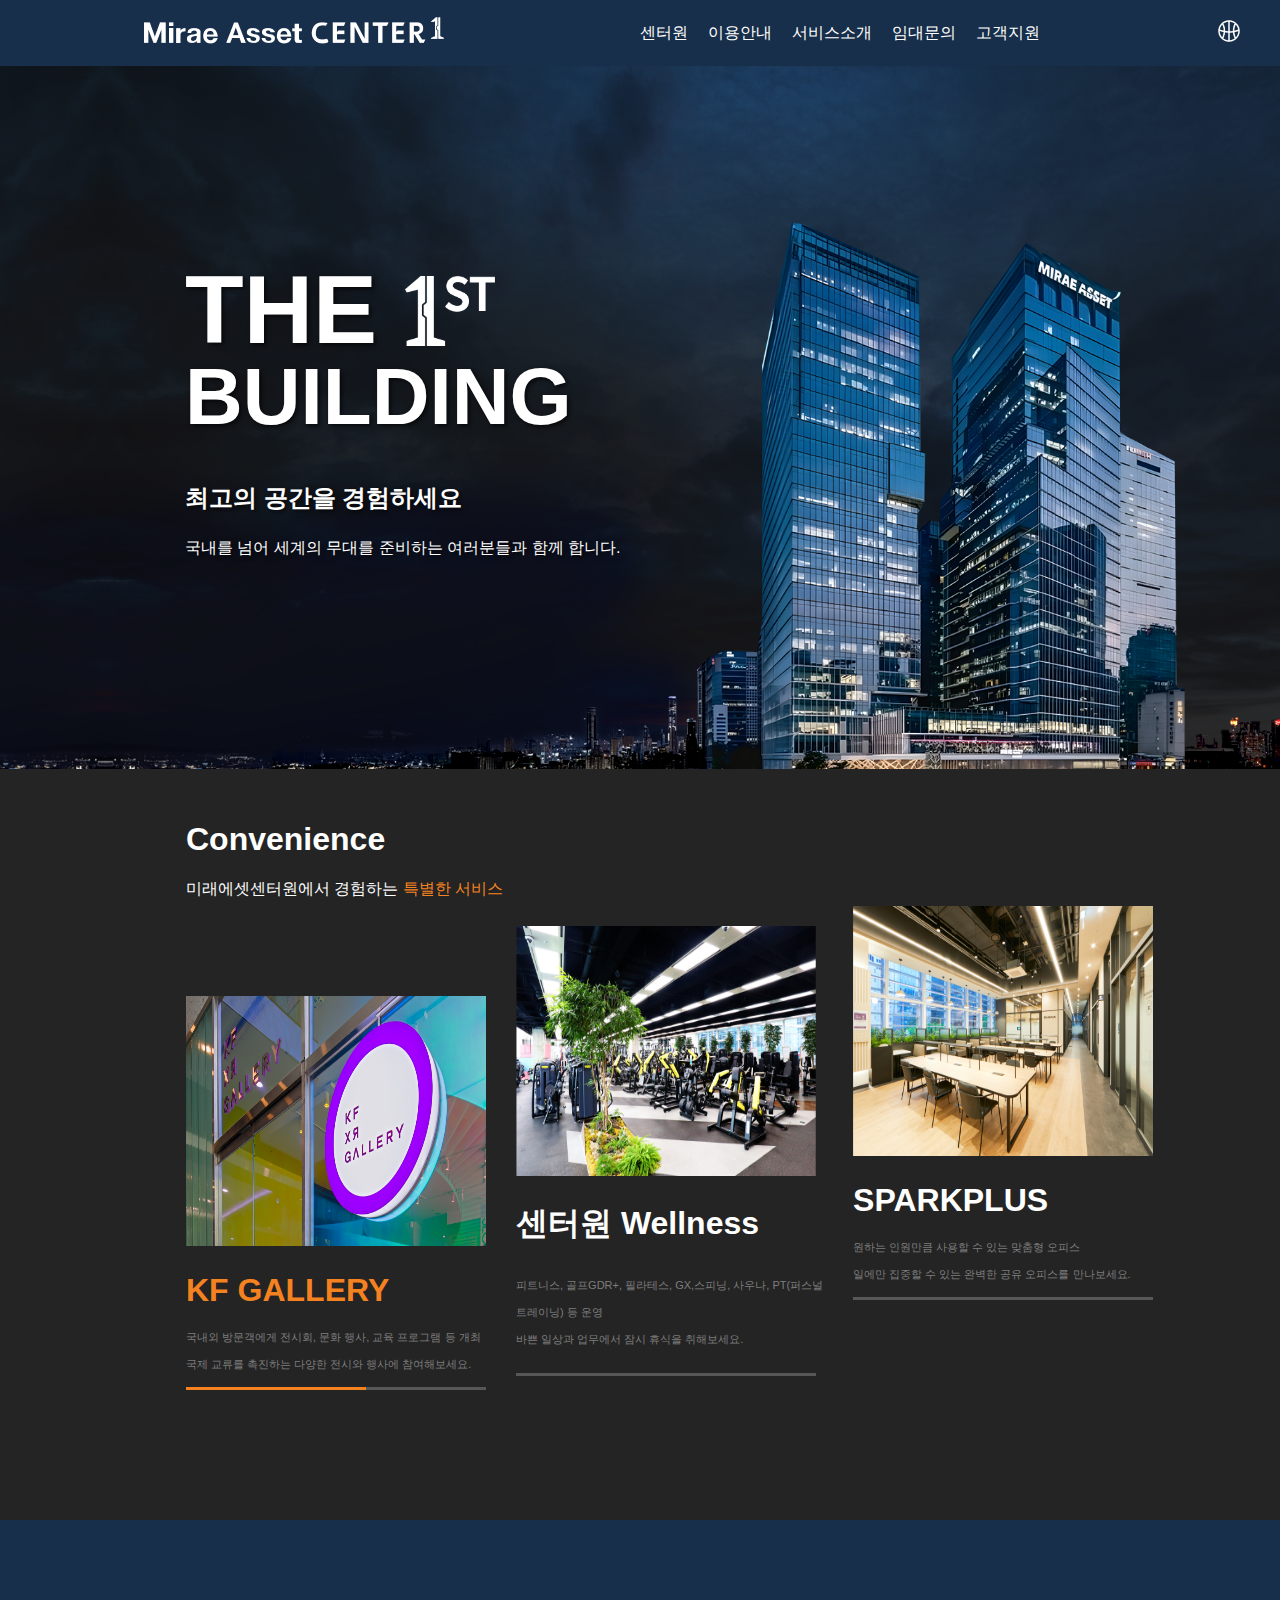
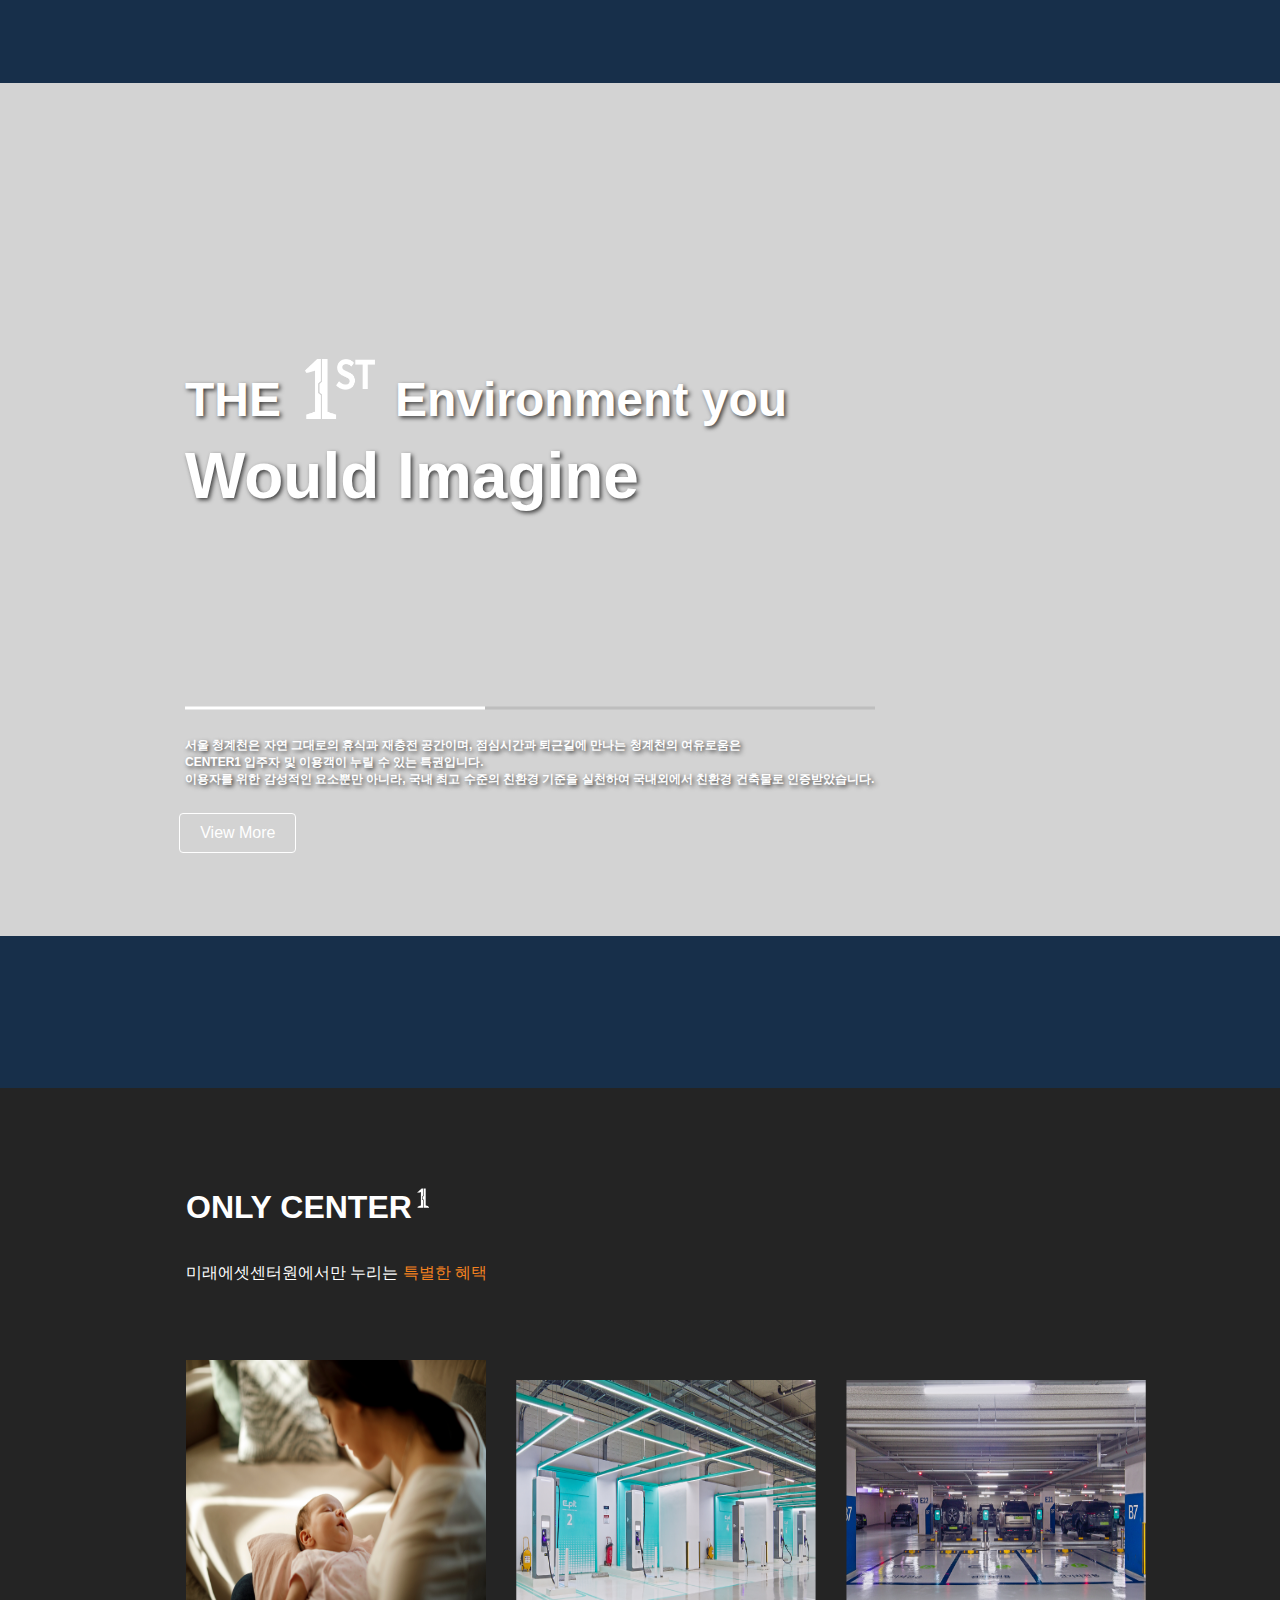
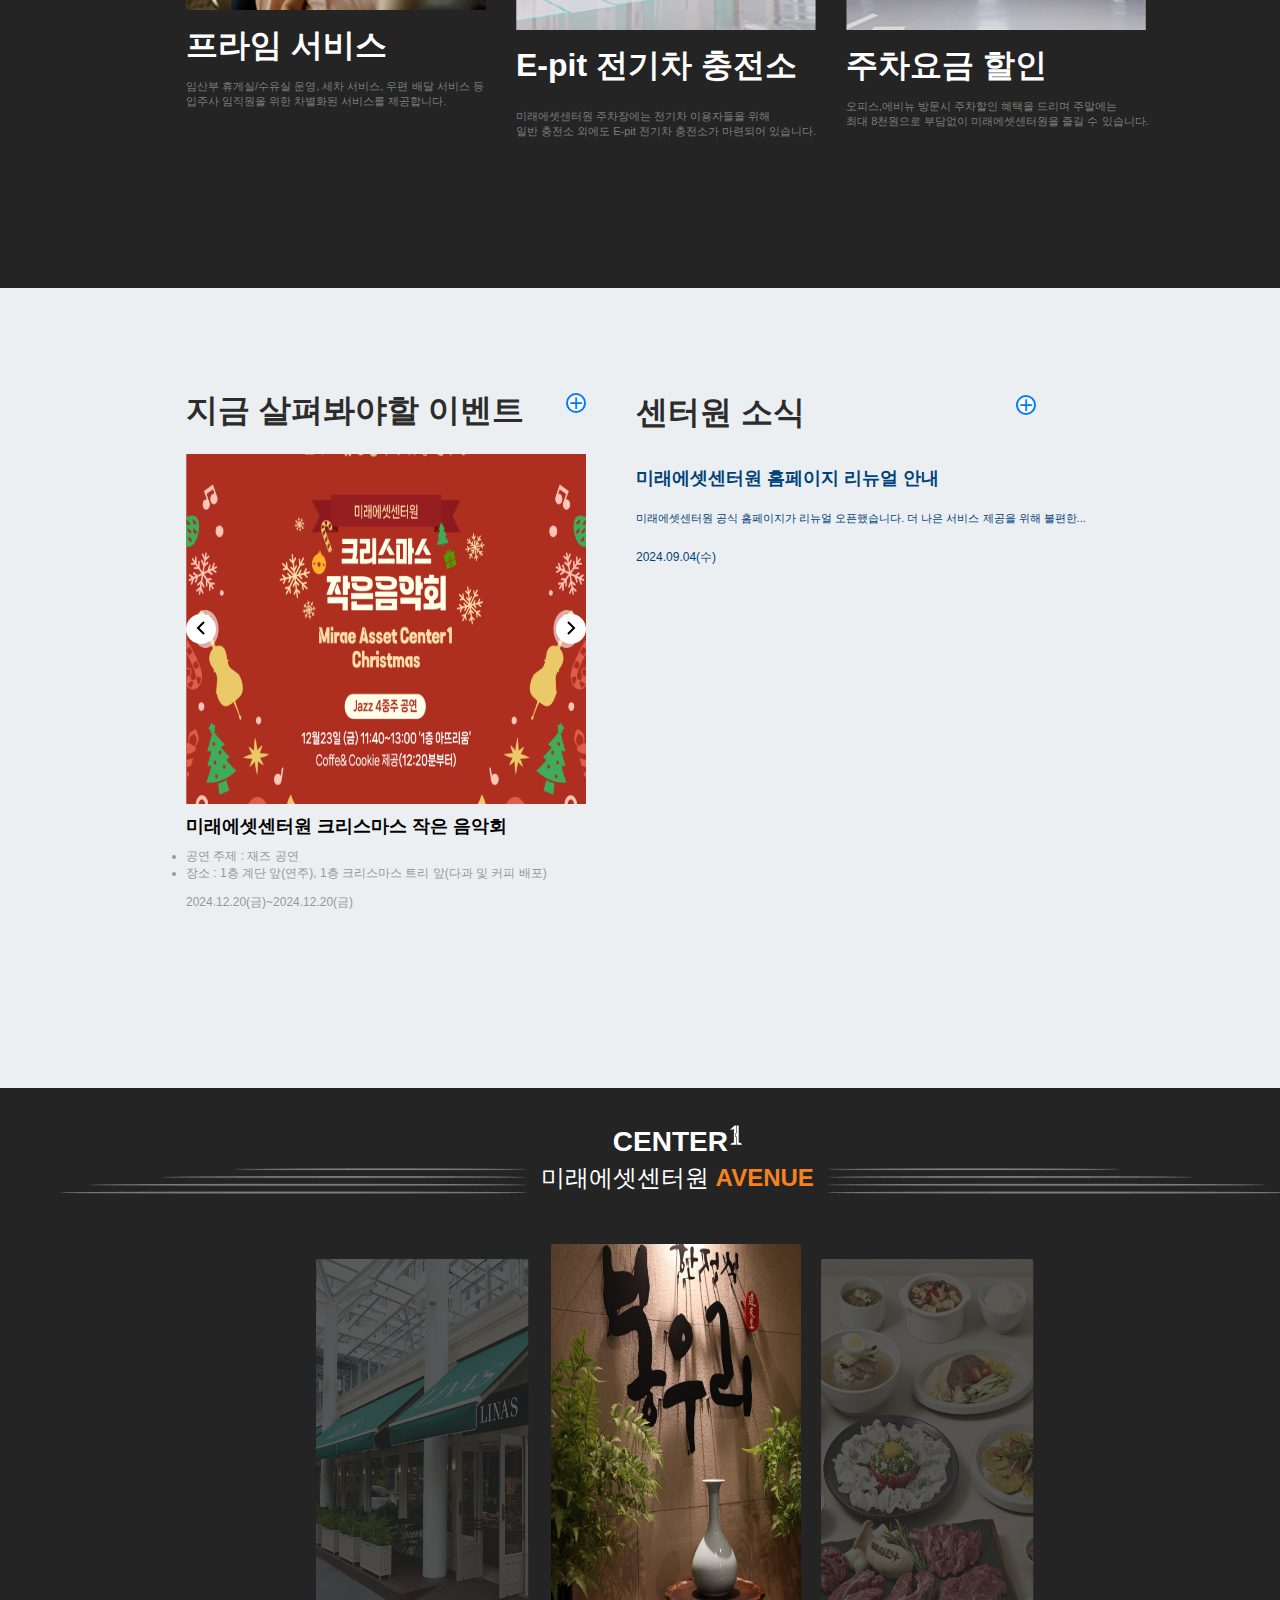
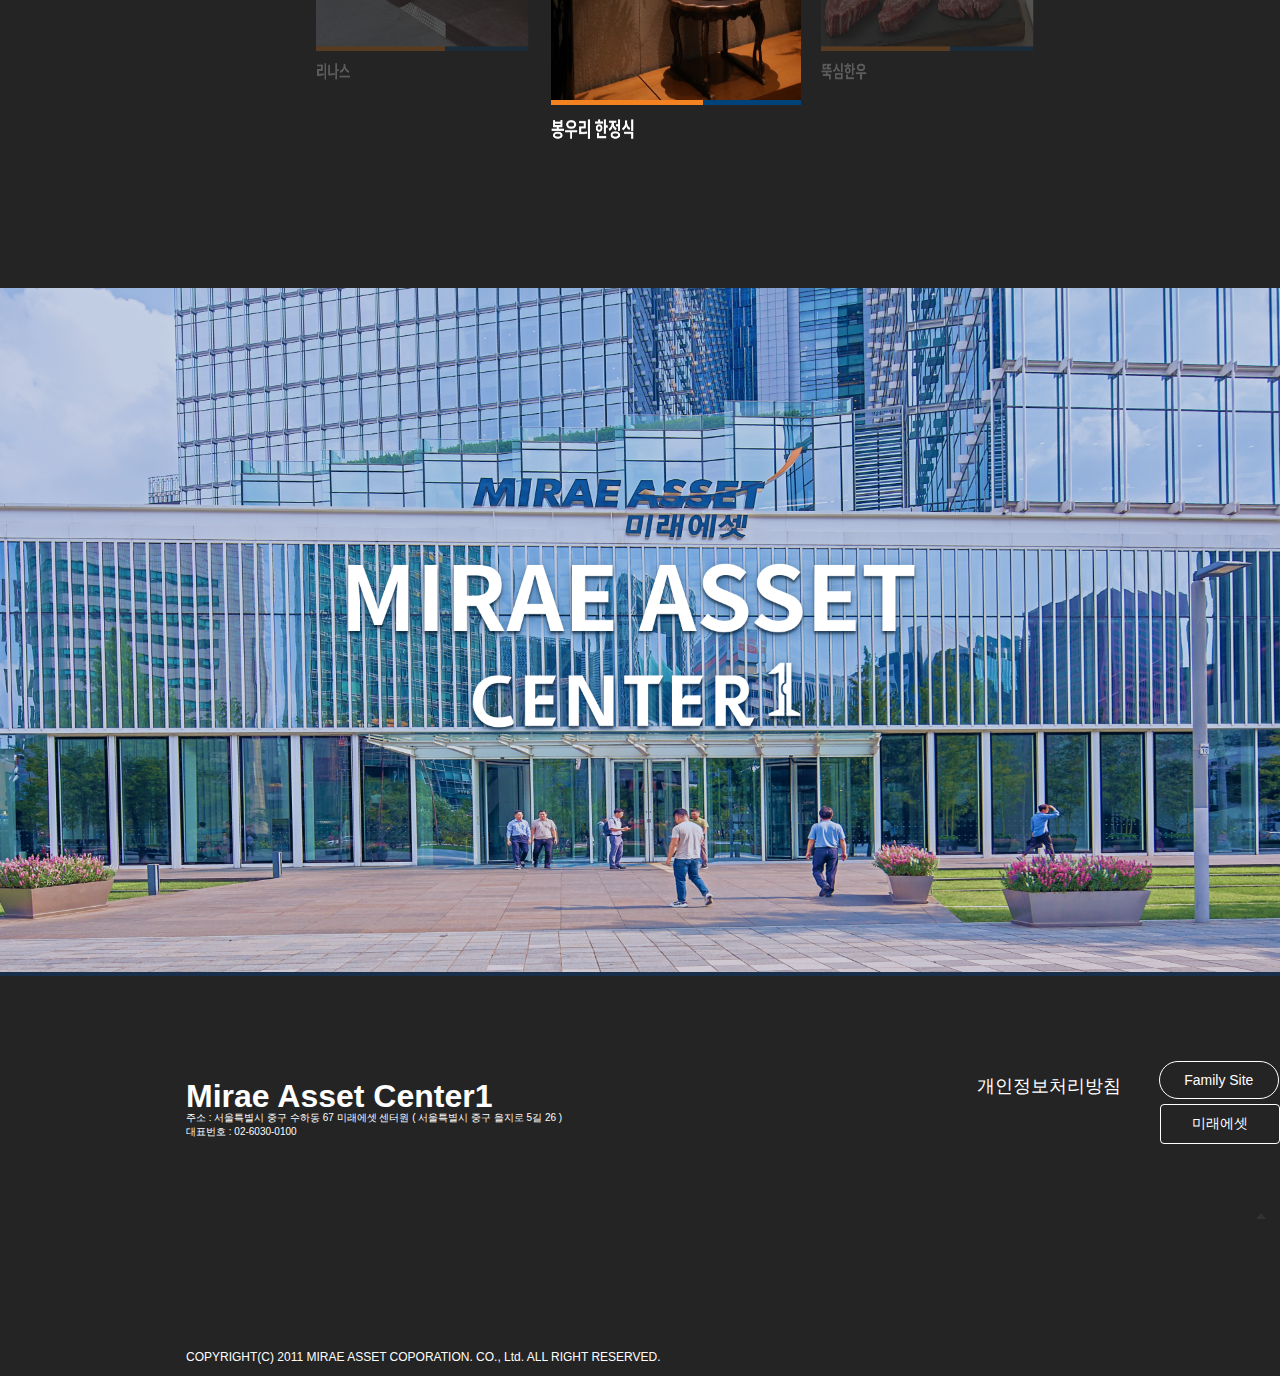
==== index.html @ 5bc938c2 "worked on footer responsiveness and part of sixthdiv responsiveness" ====
<!DOCTYPE html>
<html lang="en">
  <head>
    <meta charset="UTF-8" />
    <meta http-equiv="X-UA-Compatible" content="IE=edge" />
    <meta name="viewport" content="width=device-width, initial-scale=1.0" />
    <title>MIRAE ASSET CENTER</title>
    <link rel="stylesheet" href="assets/css/styles.css" />
    <!-- Make sure this path is correct -->
  </head>
  <body>
    <!-- <nav>
      <ul>
        <div class="logo">
          <img src="assets/logo.png" alt="Website Logo" />
        </div>

        <li><a href="#home">센터원</a></li>
        <li><a href="#about">이용안내</a></li>
        <li><a href="#services">서비스소개</a></li>
        <li><a href="#projects">임대문의</a></li>
        <li><a href="#contact">고객지원</a></li>

        <li class="world-image">
          <a href="#world-link">
            <img src="assets/world.png" alt="World Image" />
          </a>
        </li>
      </ul>
    </nav> -->
    <nav>
      <ul
        style="
          display: flex;
          justify-content: space-between;
          align-items: center;
          padding: 0 20px;
          list-style: none;
        "
      >
        <div class="logo" style="padding-left: 10%">
          <img src="assets/logo.png" alt="Website Logo" />
          <!-- Replace with the path to your logo -->
        </div>

        <div style="display: flex; gap: 20px">
          <li style="color: white">
            <a href="#home" style="color: white; text-decoration: none"
              >센터원</a
            >
          </li>
          <li style="color: white">
            <a href="#about" style="color: white; text-decoration: none"
              >이용안내</a
            >
          </li>
          <li style="color: white">
            <a href="#services" style="color: white; text-decoration: none"
              >서비스소개</a
            >
          </li>
          <li style="color: white">
            <a href="#projects" style="color: white; text-decoration: none"
              >임대문의</a
            >
          </li>
          <li style="color: white">
            <a href="#contact" style="color: white; text-decoration: none"
              >고객지원</a
            >
          </li>
        </div>

        <li class="world-image">
          <a href="#world-link">
            <!-- Replace #world-link with your desired URL -->
            <img
              src="assets/world.png"
              alt="World Image"
              style="margin-left: -80%"
            />
          </a>
        </li>
      </ul>
    </nav>

    <!-- Content Section  -->
    <div
      style="
        display: flex;
        flex-direction: row;
        justify-content: space-between;
        height: 500px;
        width: 1500px;
        /* border: 1px solid red; */
        z-index: 9999;
        position: relative;
      "
    >
      <div class="text-overlay">
        <h1 class="the">THE</h1>
        <img class="writeupimage" src="assets/1st.png" alt="Image" />
      </div>
      <div class="text-overlaytwo">
        <h1 class="buildingtext">BUILDING</h1>
      </div>

      <div class="text-overlaythree">
        <p style="font-weight: bold; font-size: 1.5rem">
          최고의 공간을 경험하세요
        </p>
        <p>국내를 넘어 세계의 무대를 준비하는 여러분들과 함께 합니다.</p>
      </div>
      <div>
        <img src="assets/pics.png" alt="image" style="width: 1350px" />
      </div>
    </div>

    <section class="seconddiv">
      <div class="secondcontainer">
        <h1 class="firtwriteup">Convenience</h1>
        <p class="secondwriteup">
          미래에셋센터원에서 경험하는
          <span style="color: #f58220">특별한 서비스</span>
        </p>

        <div class="thirdcontainer">
          <div class="subone" style="margin-top: 80px">
            <div class="container">
              <img
                class="picslinetwo"
                src="assets/frameone (1).png"
                alt="image"
              />
            </div>
            <h1 style="color: #f58220">KF GALLERY</h1>
            <p style="color: #7d7d7d; font-size: 11px">
              국내외 방문객에게 전시회, 문화 행사, 교육 프로그램 등 개최
              <br />
              <br />
              국제 교류를 촉진하는 다양한 전시와 행사에 참여해보세요.
            </p>
            <div style="display: flex; flex-direction: row; margin-top: 15px">
              <div
                style="height: 3px; background-color: #f58220; width: 180px"
              ></div>
              <div
                style="height: 3px; background-color: #575757; width: 120px"
              ></div>
            </div>
          </div>
          <div class="subtwo" style="margin-top: 10px">
            <div class="container">
              <img
                class="picslinetwo"
                src="assets/frameone (2).png"
                alt="image"
              />
            </div>
            <h1 style="color: #fff">센터원 Wellness</h1>
            <p style="color: #7d7d7d; font-size: 11px">
              피트니스, 골프GDR+, 필라테스, GX,스피닝, 사우나, PT(퍼스널
              <br /><br />
              트레이닝) 등 운영 <br /><br />
              바쁜 일상과 업무에서 잠시 휴식을 취해보세요.
            </p>
            <div style="display: flex; flex-direction: row; margin-top: 15px">
              <!-- <div style="height: 3px; background-color: #f58220; width: 180px"></div> -->
              <div
                style="height: 3px; background-color: #575757; width: 300px"
              ></div>
            </div>
          </div>
          <div class="subthree" style="margin-top: -10px">
            <div class="container">
              <img
                class="picslinetwo"
                src="assets/frameone (3).png"
                alt="image"
              />
            </div>
            <h1 style="color: #fff">SPARKPLUS</h1>
            <p style="color: #7d7d7d; font-size: 11px">
              원하는 인원만큼 사용할 수 있는 맞춤형 오피스 <br /><br />
              일에만 집중할 수 있는 완벽한 공유 오피스를 만나보세요.
            </p>
            <div style="display: flex; flex-direction: row; margin-top: 15px">
              <!-- <div style="height: 3px; background-color: #f58220; width: 180px"></div> -->
              <div
                style="height: 3px; background-color: #575757; width: 300px"
              ></div>
            </div>
          </div>
        </div>
      </div>
    </section>
    <!-- Carousel slider starts here -->
    <main>
      <div class="slider-container slider-dimensions">
        <div class="slider">
          <!-- FIRST SLIDER -->
          <div data-img-url="assets/sliderone.jpeg" class="slider-dimensions">
            <div
              style="
                display: flex;
                flex-direction: row;
                justify-content: space-between;
                height: 500px;
                width: 1500px;
                z-index: 9999;
                position: relative;
                padding-top: 14%;
              "
            >
              <div class="text-overlay">
                <h1 class="theenvo">THE</h1>
                <img class="writeupimagetwo" src="assets/1st.png" alt="Image" />
                <h1 class="theenvonew">Environment you</h1>
              </div>
              <div class="text-overlaytwo">
                <h1 class="wouldimagine">Would Imagine</h1>
              </div>

              <div class="horizontal_line">
                <div
                  style="width: 300px; height: 3px; background-color: #fff"
                ></div>

                <div
                  style="width: 390px; height: 3px; background-color: #bebebe"
                ></div>
              </div>

              <div class="text-overlaythreea">
                <p style="font-size: 12px; font-weight: bolder">
                  서울 청계천은 자연 그대로의 휴식과 재충전 공간이며, 점심시간과
                  퇴근길에 만나는 청계천의 여유로움은
                  <br />
                  CENTER1 입주자 및 이용객이 누릴 수 있는 특권입니다.
                  <br />
                  이용자를 위한 감성적인 요소뿐만 아니라, 국내 최고 수준의
                  친환경 기준을 실천하여 국내외에서 친환경 건축물로
                  인증받았습니다.
                </p>
              </div>
            </div>
            <button class="view-more-button">View More</button>
          </div>
          <!-- SECOND SLIDER -->
          <div data-img-url="assets/slidertwo.jpeg" class="slider-dimensions">
            <div
              style="
                display: flex;
                flex-direction: row;
                justify-content: space-between;
                height: 500px;
                width: 1500px;
                z-index: 9999;
                position: relative;
                padding-top: 14%;
              "
            >
              <div class="text-overlay">
                <h1 class="theenvo">THE</h1>
                <img class="writeupimagetwo" src="assets/1st.png" alt="Image" />
                <h1 class="theenvonew">Building you</h1>
              </div>
              <div class="text-overlaytwo">
                <h1 class="wouldimagine">Would Prefer</h1>
              </div>

              <div class="horizontal_line">
                <div
                  style="width: 300px; height: 3px; background-color: #fff"
                ></div>

                <div
                  style="width: 390px; height: 3px; background-color: #bebebe"
                ></div>
              </div>

              <div class="text-overlaythreea">
                <p style="font-size: 12px; font-weight: bolder">
                  Center1은 약 170,000m²의 건축 연면적으로 서울 도심 최대 규모의
                  빌딩입니다.
                  <br />
                  안정적 구조, 효율적 공간설계, 친환경 건축, 반영구적 자재,
                  최첨단 기술을 바탕으로 시간이 지나도 그 가치가 높아질
                  것입니다.
                  <br />
                  또한 편리한 접근성, 빌딩 앞 공원, 개방된 아트리움 공간 등을
                  통해 대중과 소통하는 새로운 시대 가치를 담고 있습니다.
                </p>
              </div>
            </div>
            <button class="view-more-button">View More</button>
          </div>
          <!-- THIRD SLIDER -->
          <div data-img-url="assets/sliderthree.jpeg" class="slider-dimensions">
            <div
              style="
                display: flex;
                flex-direction: row;
                justify-content: space-between;
                height: 500px;
                width: 1500px;
                z-index: 9999;
                position: relative;
                padding-top: 14%;
              "
            >
              <div class="text-overlay">
                <h1 class="theenvo">THE</h1>
                <img class="writeupimagetwo" src="assets/1st.png" alt="Image" />
                <h1 class="theenvonew">Impression you</h1>
              </div>
              <div class="text-overlaytwo">
                <h1 class="wouldimagine">Would Have</h1>
              </div>

              <div class="horizontal_line">
                <div
                  style="width: 300px; height: 3px; background-color: #fff"
                ></div>

                <div
                  style="width: 390px; height: 3px; background-color: #bebebe"
                ></div>
              </div>

              <div class="text-overlaythreea">
                <p style="font-size: 12px; font-weight: bolder">
                  Center1의 건축 모티브는 음과 양 (Yin & Yang)입니다. 하나의
                  매스에서 분리된 두 동은 음각과 양각 형태로 마주 보고 있습니다.
                  <br />
                  외부 마감재는 자연과 조화를 이루며 주변 건물들과 차별화된
                  자재를 사용하였고,
                  <br />
                  알루미늄 환기창은 외기를 도입하면서도 개폐 시 외관 변화가
                  없도록 세심하게 설계되었습니다.
                </p>
              </div>
            </div>
            <button class="view-more-button">View More</button>
          </div>
          <!-- FOURTH SLIDER -->
          <div data-img-url="assets/sliderfour.jpeg" class="slider-dimensions">
            <div
              style="
                display: flex;
                flex-direction: row;
                justify-content: space-between;
                height: 500px;
                width: 1500px;
                z-index: 9999;
                position: relative;
                padding-top: 14%;
              "
            >
              <div class="text-overlay">
                <h1 class="theenvo">THE</h1>
                <img class="writeupimagetwo" src="assets/1st.png" alt="Image" />
                <h1 class="theenvonew">Service you would</h1>
              </div>
              <div class="text-overlaytwo">
                <h1 class="wouldimagine">experince</h1>
              </div>

              <div class="horizontal_line">
                <div
                  style="width: 300px; height: 3px; background-color: #fff"
                ></div>

                <div
                  style="width: 390px; height: 3px; background-color: #bebebe"
                ></div>
              </div>

              <div class="text-overlaythreea">
                <p style="font-size: 12px; font-weight: bolder">
                  Center1은 입주사들을 위한 철저한 보안 관리와 사고 예방을 위한
                  통합 시스템을 도입하여,
                  <br />
                  보안과 경비 현황을 한 곳에서 효과적으로 관리합니다.
                  <br />
                  아트리움 2층 로비에서는 방문객 출입을 관리하며, 최첨단 보안
                  시설을 통해 임차인들에게 높은 수준의 보안 서비스를 제공합니다.
                  <br />
                  또한, 입주사를 위한 차별화된 서비스를 제공하며, 입주사와 외부
                  이용객 모두가 이용할 수 있는 다양한 편의 시설을 갖추고
                  있습니다.
                </p>
              </div>
            </div>
            <button class="view-more-button">View More</button>
          </div>
        </div>
        <div class="nav-container slider-dimensions">
          <button data-index-change="-1" style="background-color: transparent">
            &lt;
          </button>
          <div class="index-container">
            <button></button>
            <button></button>
            <button></button>
            <button></button>
          </div>
          <button data-index-change="1" style="background-color: transparent">
            &gt;
          </button>
        </div>
      </div>
    </main>
    <!-- Carousel slider ends here -->
    <section class="forthdiv">
      <div class="secondcontainer">
        <div style="display: flex; flex-direction: row; gap: 5px; width: 300px">
          <h1 class="firtwriteup">ONLY CENTER</h1>
          <img
            src="assets/one.png"
            alt="image"
            style="height: 20px; margin-top: 20px"
          />
        </div>
        <p class="secondwriteup">
          미래에셋센터원에서만 누리는
          <span style="color: #f58220">특별한 혜택</span>
        </p>

        <div class="thirdcontainer">
          <div class="subone" style="margin-top: 60px">
            <div class="container">
              <img
                class="picslinetwo"
                src="assets/Frame 1261159181 (2k).png"
                alt="image"
              />
            </div>
            <h1 style="color: #fff; margin-top: 10px; margin-bottom: 10px">
              프라임 서비스
            </h1>
            <p style="color: #7d7d7d; font-size: 11px">
              임산부 휴게실/수유실 운영, 세차 서비스, 우편 배달 서비스 등
              <br />
              입주사 임직원을 위한 차별화된 서비스를 제공합니다.
            </p>
          </div>
          <div class="subtwo" style="margin-top: 80px">
            <div class="container">
              <img
                class="picslinetwo"
                src="assets/Frame 1261159181 (3j).png"
                alt="image"
              />
            </div>
            <h1 style="color: #fff; margin-top: 10px; margin-bottom: 10px">
              E-pit 전기차 충전소
            </h1>
            <p style="color: #7d7d7d; font-size: 11px">
              미래에셋센터원 주차장에는 전기차 이용자들을 위해
              <br />
              일반 충전소 외에도 E-pit 전기차 충전소가 마련되어 있습니다.
            </p>
          </div>
          <div class="subthree" style="margin-top: 80px">
            <div class="container">
              <img
                class="picslinetwo"
                src="assets/Frame 1261159181 (4i).png"
                alt="image"
              />
            </div>
            <h1 style="color: #fff; margin-top: 10px; margin-bottom: 10px">
              주차요금 할인
            </h1>
            <p style="color: #7d7d7d; font-size: 11px">
              오피스,에비뉴 방문시 주차할인 혜택을 드리며 주말에는
              <br />
              최대 8천원으로 부담없이 미래에셋센터원을 즐길 수 있습니다.
            </p>
          </div>
        </div>
      </div>
    </section>
    <!-- fifthdiv starts here -->
    <section class="fifthdiv">
      <div class="secondcontainer">
        <div class="thirdcontainerb">
          <div
            class="suboneb"
            style="
              margin-top: 60px;
              display: flex;
              flex-direction: column;
              height: 300px;
              width: 300px;
            "
          >
            <div class="dual">
              <h1 class="firtwriteupF">지금 살펴봐야할 이벤트</h1>
              <button class="circle-btn">
                <span>+</span>
              </button>
            </div>

            <div class="carousel-container">
              <div class="carousel-inner">
                <div class="carousel-item active">
                  <img
                    class="picslinetwoB"
                    src="assets/Frame 1261159181MN.png"
                    alt="image"
                  />
                </div>
                <div class="carousel-item">
                  <img
                    class="picslinetwoB"
                    src="assets/Frame 1261159181 (1L).png"
                    alt="image"
                  />
                </div>
              </div>
              <div class="carousel-controls">
                <button class="prev-btn">
                  <svg
                    width="24"
                    height="24"
                    viewBox="0 0 24 24"
                    fill="none"
                    stroke="currentColor"
                    stroke-width="2"
                  >
                    <polyline points="15 18 9 12 15 6"></polyline>
                  </svg>
                </button>
                <button class="next-btn">
                  <svg
                    width="24"
                    height="24"
                    viewBox="0 0 24 24"
                    fill="none"
                    stroke="currentColor"
                    stroke-width="2"
                  >
                    <polyline points="9 18 15 12 9 6"></polyline>
                  </svg>
                </button>
              </div>
            </div>
            <h1
              style="
                color: black;
                margin-top: 10px;
                margin-bottom: 10px;
                font-size: 18px;
                font-weight: bolder;
                width: 500px;
              "
            >
              미래에셋센터원 크리스마스 작은 음악회
            </h1>

            <li style="color: #979797; font-size: 12px">
              공연 주제 : 재즈 공연
            </li>
            <li style="color: #979797; font-size: 12px; width: 400px">
              장소 : 1층 계단 앞(연주), 1층 크리스마스 트리 앞(다과 및 커피
              배포)
            </li>
            <p style="color: #979797; font-size: 12px">
              2024.12.20(금)~2024.12.20(금)
            </p>
          </div>

          <div class="subonebone">
            <div class="dual">
              <h1 class="firtwriteupF">센터원 소식</h1>
              <button class="circle-btn">
                <span>+</span>
              </button>
            </div>

            <h1
              style="
                color: #00427a;
                margin-top: 10px;
                margin-bottom: 10px;
                font-size: 18px;
                font-weight: bolder;
                width: 500px;
              "
            >
              미래에셋센터원 홈페이지 리뉴얼 안내
            </h1>
            <p style="color: #00427a; font-size: 11px; width: 450px">
              미래에셋센터원 공식 홈페이지가 리뉴얼 오픈했습니다. 더 나은 서비스
              제공을 위해 불편한...
            </p>
            <p style="color: #00427a; font-size: 12px">2024.09.04(수)</p>
          </div>
          <!-- SIDE SCROLL ICONS STARTS HERE -->
          <div
            style="
              position: fixed;
              top: 50%;
              right: 2%;
              height: 250px;
              width: 60px;
              z-index: 1000;
              display: none;
            "
           >
            <div
              style="
                background-color: #00427a;
                height: 65px;
                width: 60px;
                border-radius: 8px;
                padding-top: 5px;
              "
            >
              <img
                src="assets/headset.png"
                alt="image"
                style="display: block; margin: 0 auto"
              />
              <p style="color: #ffffff; font-size: 10px; text-align: center">
                주요문의처
              </p>
            </div>

            <div
              style="
                background-color: #ffffff;
                height: 65px;
                width: 60px;
                border-radius: 8px;
                margin-top: 10px;
                padding-top: 5px;
              "
            >
              <img
                src="assets/book.png"
                alt="image"
                style="display: block; margin: 0 auto"
              />
              <p style="color: #00427a; font-size: 10px; text-align: center">
                임대문의
              </p>
            </div>
            <div
              style="
                background-color: #ffffff;
                height: 65px;
                width: 60px;
                border-radius: 8px;
                margin-top: 10px;
                padding-top: 5px;
              "
            >
              <img
                src="assets/calender.png"
                alt="image"
                style="display: block; margin: 0 auto"
              />
              <p style="color: #00427a; font-size: 10px; text-align: center">
                방문예약
              </p>
            </div>
            <div
              style="
                background-color: #ffffff;
                height: 65px;
                width: 60px;
                border-radius: 8px;
                margin-top: 10px;
                padding-top: 5px;
                cursor: pointer;
              "
              onclick="window.scrollTo({top: 0, behavior: 'smooth'})"
            >
              <img
                src="assets/download.png"
                alt="image"
                style="display: block; margin: 0 auto"
              />
              <p style="color: #00427a; font-size: 10px; text-align: center">
                TOP
              </p>
            </div>
          </div>
          <!-- SIDE SCROLL ICONS ENDS HERE -->
        </div>
      </div>
    </section>
    <!-- fifthdiv ends here -->

    <!-- sixthdiv starts here -->
    <section class="sixthdiv">
      <div class="secondcontainerb">
        <div
          style="
            display: flex;
            flex-direction: row;
            justify-content: space-between;
            width: 1200px;
            margin-left: 5%;
          "
        >
          <img
            src="assets/lefthand.png"
            alt="image"
            style="width: 600px; height: 35px"
          />
          <div
            style="
              display: flex;
              flex-direction: column;
              justify-content: center;
              align-items: center;
              width: 1200px;
              margin-top: -5%;
            "
          >
            <div
              style="
                display: flex;
                flex-direction: row;
                justify-content: center;
                align-items: center;
                gap: 2px;
                width: 300px;
              "
            >
              <h1 style="color: #ffffff; font-size: 28px">CENTER</h1>
              <img
                src="assets/one.png"
                alt="image"
                style="height: 20px; margin-top: -15px"
              />
            </div>
            <p style="color: white; margin-top: -15px; font-size: 24px">
              미래에셋센터원
              <span style="color: #f58220; font-weight: 600; font-size: 24px"
                >AVENUE</span
              >
            </p>
          </div>
          <img
            src="assets/righthand.png"
            alt="image"
            style="width: 600px; height: 35px"
          />
        </div>
      </div>

      <ul class="list">
        <li class="hide"><img src="assets/image1.png" alt="Image 1" /></li>
        <li class="prev"><img src="assets/image2.png" alt="Image 2" /></li>
        <li class="act"><img src="assets/image3.png" alt="Image 3" /></li>
        <li class="next"><img src="assets/image4.png" alt="Image 4" /></li>
        <li class="next new-next">
          <img src="assets/image5.png" alt="Image 5" />
        </li>
        <li class="hide"><img src="assets/image6.png" alt="Image 6" /></li>
        <li class="hide"><img src="assets/image7.png" alt="Image 7" /></li>
        <li class="hide"><img src="assets/image8.png" alt="Image 8" /></li>
      </ul>
      <div class="swipe"></div>
    </section>
    <!-- sxthdiv ends here -->
    <!-- seventhdiv starts here -->
    <section class="seventhdive">
      <div>
        <img
          src="assets/frameimageone.png"
          alt="image"
          style="width: 100%; height: 100%"
        />
      </div>
    </section>
    <!-- seventhdiv ends here -->

    <!-- eightdiv starts here -->
    <section class="eightdiv">
      <div class="secondcontainerlast">
        <div class="footerthirddiv">
          <div class="footerforthdiv">
            <div class="miraeassetsone">
              <h1 class="firtwriteupfooter">Mirae Asset Center1</h1>
              <div class="mrassestsecondiv">
                <div class="mrassestthirdiv">
                  <p class="mrassestsepone">
                    개인정보처리방침
                  </p>
                  <div class="mrassestforthdiv">
                    <button class="view-more-buttonb dropdown-toggle">
                      Family Site
                      <svg class="caret" width="10" height="6" viewBox="0 0 10 6" fill="none" xmlns="http://www.w3.org/2000/svg">
                        <path d="M5 0L10 6H0L5 0Z" fill="#333"/>
                      </svg>
                    </button>
                    <ul class="dropdown-menu">
                      <li><a href="#">Option 1</a></li>
                      <li><a href="#">Option 2</a></li>
                      <li><a href="#">Option 3</a></li>
                    </ul>
                    <button class="view-more-buttonc">미래에셋</button>

                  </div>
                  
                  
                </div>
              </div>

            </div>
            <p class="mrassestseptwo ">
              주소 : 서울특별시 중구 수하동 67 미래에셋 센터원 ( 서울특별시 중구
              을지로 5길 26 )
              <br />
              대표번호 : 02-6030-0100
            </p>
          </div>
          <!-- <div style="display: flex; flex-direction: column">
            <div style="display: flex; flex-direction: row">
              <p style="color: white; font-size: 18px; width: 200px">
                개인정보처리방침
              </p>
              <button class="view-more-buttonb dropdown-toggle">
                Family Site
                <svg class="caret" width="10" height="6" viewBox="0 0 10 6" fill="none" xmlns="http://www.w3.org/2000/svg">
                  <path d="M5 0L10 6H0L5 0Z" fill="#333"/>
                </svg>
              </button>
              <ul class="dropdown-menu">
                <li><a href="#">Option 1</a></li>
                <li><a href="#">Option 2</a></li>
                <li><a href="#">Option 3</a></li>
              </ul>
              
            </div>
            <button class="view-more-buttonc">미래에셋</button>
          </div> -->
        </div>

        <p class="mrassestsepthree">
          COPYRIGHT(C) 2011 MIRAE ASSET COPORATION. CO., Ltd. ALL RIGHT
          RESERVED.
        </p>
      </div>
    </section>
    <!-- eightdiv ends here -->
    <script src="https://hammerjs.github.io/dist/hammer.js"></script>
    <script src="gallery.js"></script>
    <script src="script.js"></script>
    <script src="newscript.js"></script>
  </body>
</html>
---- assets/css/styles.css ----
/* styles.css */

/* Set background image for the whole body */

body {
  margin: 0 auto;
  padding: 0;
  font-family: Arial, sans-serif;
  height: 100vh;
  width: 100vw;
  background-color: #172f4a;
  background-size: contain;
  overflow-x: hidden;
  box-sizing: border-box;
}

/* Header styling starts here */

/* Style the navbar */
nav {
  border-top: none;
  border-bottom: none;
  background-color: #172f4a; /* Add this line */
}
nav ul {
  list-style: none;
  border: none;
}

nav ul li a {
  color: white;
  text-decoration: none;
}

/* Header styling ends here */

/* First Section styling starts here */

.firstdiv {
  height: 500px;
}

.text-overlay {
  position: absolute;
  top: 50%;
  left: 39%;
  transform: translate(-50%, -50%);
  color: white;
  font-size: 2rem;
  font-weight: bold;
  text-shadow: 2px 2px 4px rgba(0, 0, 0, 0.7);
  width: 800px;
  display: flex;
  flex-direction: row;
  gap: 20px;
}

.text-overlaytwo {
  position: absolute;
  top: 65%;
  left: 39%;
  transform: translate(-50%, -50%);
  color: white;
  font-size: 2rem;
  font-weight: bold;
  text-shadow: 2px 2px 4px rgba(0, 0, 0, 0.7);
  width: 800px;
}

.text-overlaythree {
  position: absolute;
  top: 90%;
  left: 39%;
  transform: translate(-50%, -50%);
  color: white;
  text-shadow: 2px 2px 4px rgba(0, 0, 0, 0.7);
  width: 800px;
}

.text-overlaythreea {
  position: absolute;
  top: 100%;
  left: 39%;
  transform: translate(-50%, -50%);
  color: white;
  text-shadow: 2px 2px 4px rgba(0, 0, 0, 0.7);
  width: 800px;
}

.horizontal_line {
  position: absolute;
  top: 92%;
  left: 39%;
  transform: translate(-50%, -50%);
  text-shadow: 2px 2px 4px rgba(0, 0, 0, 0.7);
  width: 800px;
  display: flex;
  flex-direction: row;
}

/* first line write up */
.the {
  vertical-align: middle;
  line-height: 0.7;
  margin: 0;
  font-size: 6rem;
  height: 80px;
  width: 200px;
}

.theenvo {
  vertical-align: middle;
  line-height: 0.7;
  margin: 0;
  font-size: 3rem;
  height: 80px;
  width: 100px;
}

.theenvonew {
  vertical-align: middle;
  line-height: 0.7;
  margin: 0;
  font-size: 3rem;
  height: 80px;
  width: 500px;
}

.buildingtext {
  vertical-align: middle;
  font-size: 5rem;
  height: 80px;
  width: 200px;
}

.wouldimagine {
  vertical-align: middle;
  font-size: 4rem;
  height: 80px;
  width: 710px;
  margin-top: -6%;
}

.writeupimage {
  line-height: 1;
  vertical-align: middle;
  height: 70px !important;
  width: 90px !important;
}

.writeupimagetwo {
  line-height: 1;
  vertical-align: middle;
  height: 60px !important;
  width: 70px !important;
  margin-top: -3%;
}

/* First Section styling ends here */

/* Second section starts here */
.seconddiv {
  height: 800px;
  position: relative;
  display: flex;
  flex-direction: column;
  background-color: #242424;
  margin-top: 12%;
  width: 1550px;
}

.forthdiv {
  height: 800px;
  position: relative;
  display: flex;
  flex-direction: column;
  background-color: #242424;
  margin-top: 10%;
  width: 1550px;
}

.fifthdiv {
  height: 800px;
  position: relative;
  display: flex;
  flex-direction: column;
  background-color: #eceff1;
  width: 1550px;
}

.sixthdiv {
  height: 800px;
  position: relative;
  display: flex;
  flex-direction: column;
  background-color: #242424;
  /* margin-top: 10%; */
  width: 1550px;
}

.eightdiv {
  height: 400px;
  position: relative;
  display: flex;
  flex-direction: column;
  background-color: #242424;
  /* margin-top: 10%; */
  width: 1550px;
}

.secondcontainer {
  position: absolute;
  top: 80px;
  left: 12%;
  height: auto;
  width: auto;
}

.secondcontainerb {
  position: absolute;
  top: 80px;
  height: 500px;
  width: auto;
}

.secondcontainerlast {
  display: flex;
  flex-direction: column;
  justify-content: space-between;
  height: 320px;
  position: absolute;
  top: 80px;
  left: 12%;
}

.firtwriteup {
  color: #fff;
}
.firtwriteupF {
  color: #2c2c2c;
}
.secondwriteup {
  color: #fff;
}

.thirdcontainer {
  display: flex;
  flex-direction: row;
  gap: 30px;
}

.thirdcontainerb {
  display: flex;
  flex-direction: row;
  gap: 150px;
  /* border: 5px solid black; */
  width: 1155px;
}

.picslinetwo {
  height: 250px;
  width: 300px;
}

.picslinetwoB {
  width: 400px;
  height: 350px;
}

.subtwo {
  display: flex;
  flex-direction: column;
}
/* Second section ends here */

/* Carousel styling starts here */

main {
  width: 100vw;
  height: 100vh;
  display: flex;
  justify-content: center;
  align-items: center;
  margin-top: 140px;
}

.slider-dimensions {
  /* width: min(100vw, 720px); */
  width: 100vw;
  aspect-ratio: 3 / 2;
}

.slider-container {
  position: relative;
  overflow: hidden;
  background-color: lightgray;
}

.slider {
  position: absolute;
  display: flex;
  transform: translateX(-0%);
  transition: transform 1s;
}

.slider > div {
  background-size: contain;
  background-repeat: no-repeat;
  background-position: center;
}

.nav-container {
  position: absolute;
  padding: 0 20px 20px;
  box-sizing: border-box;
  display: flex;
  justify-content: space-between;
  align-items: center;
  background-image: radial-gradient(transparent, rgba(0, 0, 0, 0.3));
  opacity: 0;
  transition: opacity 0.2s;
}

.nav-container:hover {
  opacity: 1;
}

.index-container {
  align-self: flex-end;
  display: flex;
  gap: 30px;
}

.index-container > button {
  width: 32px;
  height: 5px;
  border: none;
  border-radius: 5px;
  background-color: rgba(255, 255, 255, 0.3);
  transition: background-color 0.2s;
  cursor: pointer;
}

.index-container > button:hover {
  background-color: rgba(255, 255, 255, 0.7);
}

button[data-index-change] {
  font-size: 40px;
  color: white;
  background-color: transparent;
  border: none;
  cursor: pointer;
}

@media (max-width: 480px) {
  .nav-container {
    padding: 0 0 10px;
  }

  .index-container {
    gap: 20px;
  }
}

.view-more-button {
  background-color: transparent;
  border: 1px solid #fff;
  color: #fff;
  padding: 10px 20px;
  font-size: 16px;
  cursor: pointer;
  margin-top: 4%;
  margin-left: 14%;
  border-radius: 4px;
}

.view-more-button:hover {
  background-color: rgba(255, 255, 255, 0.2);
}

/* Carousel styling ends here */

/* Another Carousel starts here */
/* * {
  padding: 0;
  margin: 0;
} */

/* body {
  overflow-x: hidden;
  background: #fed5c8;
} */

/* .list {
  height: 200px;
  position: absolute;
  top: 50%;
  left: 50%;
  transform: translate(-50%, -50%);
}

.list li {
  list-style-type: none;

  width: 200px;
  height: 200px;
  opacity: 0.25;
  position: absolute;
  left: 50%;
  margin-left: -100px;
  border-radius: 2px;
  background: #9c89b8;
  transition: transform 1s, opacity 1s;
}

.list .act {
  opacity: 1;
}

.list .prev,
.list .next {
  cursor: pointer;
}

.list .prev {
  transform: translateX(-220px) scale(0.85);
}

.list .next {
  transform: translateX(220px) scale(0.85);
}

.list .hide {
  transform: translateX(-420px) scale(0.85);
}

.list .new-next {
  transform: translateX(420px) scale(0.85);
}

.list .hide,
.list .new-next {
  opacity: 0;
  transition: opacity 0.5s, transform 0.5s;
}

.swipe {
  width: 270px;
  height: 200px;
  position: absolute;
  background-color: green;
  border-radius: 2px;
  top: 50%;
  left: 50%;
  transform: translate(-50%, -50%);
  opacity: 0;
} */

/* Another carousel ends here */

/* fifth div carousel start here */
.carousel-container {
  position: relative;
  width: 400px;
  height: 350px;
  /* overflow: hidden; */
}

.carousel-inner {
  position: relative;
  width: 400px;
  height: 350px;
}

.carousel-item {
  position: absolute;
  top: 0;
  left: 0;
  width: 400px;
  height: 350px;
  opacity: 0;
  transition: opacity 0.5s;
}

.carousel-item.active {
  opacity: 1;
}

.carousel-controls {
  position: absolute;
  top: 80%;
  bottom: 0;
  left: 0;
  width: 100%;
  display: flex;
  justify-content: space-between;
}

.prev-btn,
.next-btn {
  background-color: transparent;
  border: none;
  cursor: pointer;
  font-size: 10px;
  padding: 2px;
  background-color: #ffffff;
  border-radius: 30px;
  width: 30px;
  height: 30px;
  margin-top: -30%;
}

.prev-btn:hover,
.next-btn:hover {
  background-color: #ffffff;
}

.subonebone {
  margin-top: 72px;
  display: flex;
  flex-direction: column;
  height: 300px;
  width: 350px;
}

.suboneb {
  margin-top: 69px;
  display: flex;
  flex-direction: column;
  height: 300px;
  width: 350px;
}
/* fifth div carousel ends here */
.dual {
  display: flex;
  flex-direction: row;
  justify-content: space-between;
  width: 400px;
  margin-top: -20%;
}
/* Circle button starts here */
.circle-btn {
  width: 20px;
  height: 20px;
  border: none;
  border-radius: 50%;
  background-color: #fff;
  border: 2px solid #007bff;
  cursor: pointer;
  display: flex;
  justify-content: center;
  align-items: center;
  margin-top: 25px;
}

.circle-btn span {
  font-size: 24px;
  color: #007bff;
}
/* Circle Button ends here */

/* sixthdiv carousel starts here */
.list {
  height: 200px;
  position: absolute;
  top: 30%;
  left: 42%;
  transform: translate(-50%, -50%);
  perspective: 1000px;
}

.list li {
  list-style-type: none;
  width: 200px;
  height: 200px;
  opacity: 0.25;
  position: absolute;
  left: 50%;
  margin-left: -100px;
  border-radius: 2px;
  background: none;
  transition: transform 1s, opacity 1s;
  transform-style: preserve-3d;
}

.list li img {
  width: 250px;
  height: 500px;
  /* height: 100%; */
  /* object-fit: cover; */
  border-radius: 2px;
}

.list .act {
  opacity: 5;
  transform: translateZ(0);
}

.list .prev,
.list .next {
  cursor: pointer;
}

.list .prev {
  transform: translateX(-250px) scale(0.85);
}

.list .next {
  transform: translateX(255px) scale(0.85);
}

.list .hide {
  transform: translateX(-450px) scale(0.85);
}

.list .new-next {
  transform: translateX(450px) scale(0.85);
}

.list .hide,
.list .new-next {
  opacity: 0;
  transition: opacity 0.5s, transform 0.5s;
}

.swipe {
  width: 270px;
  height: 200px;
  position: absolute;
  background-color: green;
  border-radius: 2px;
  top: 50%;
  left: 50%;
  transform: translate(-50%, -50%);
  opacity: 0;
}
/* sixthdiv carousel ends here */
.view-more-buttonc {
  background-color: transparent;
  border: 1px solid #fff;
  color: #fff;
  padding: 10px 20px;
  font-size: 14px;
  cursor: pointer;
  margin-top: 4%;
  margin-left: 15%;
  border-radius: 4px;
  width: 120px;
}

/* eightdiv starts here */
.footerthirddiv {
  display: flex;
  flex-direction: row;
  justify-content: space-between;
  gap: 5px;
  width: 1100px;
}

.footerforthdiv {
  display: flex;
  flex-direction: column;
}
.firtwriteupfooter {
  color: #ffffff;
}
.miraeassetsone {
  display: flex;
  flex-direction: row;
  width: 1100px;
  justify-content: space-between;
}
.mrassestsecondiv {
  display: flex;
  flex-direction: column;
}
.mrassestthirddiv {
  display: flex;
  flex-direction: row;
}

.mrassestsepone {
  color: white;
  font-size: 18px;
  width: 150px;
}

.mrassestseptwo {
  color: #ffffff;
  margin-top: -3%;
  font-size: 10px;
}

.mrassestsepthree {
  color: #ffffff;
  font-size: 12px;
}

.mrassestthirdiv {
  display: flex;
  flex-direction: row;
  margin-left: -3%;
  width: 300px;
  gap: 30px;
}

.mrassestforthdiv {
  display: flex;
  flex-direction: column;
  margin-left: -5%;
}
/* family site button dropdown styling  starts here*/
.view-more-buttonb {
  background-color: transparent;
  border: 1px solid #fff;
  color: #fff;
  padding: 10px 20px;
  font-size: 14px;
  cursor: pointer;
  margin-top: 4%;
  margin-left: 14%;
  border-radius: 20px;
  width: 120px;
}

.view-more-buttonb:hover {
  background-color: rgba(255, 255, 255, 0.2);
}
/* .view-more-buttonb {
  background-color: transparent;
  border: 1px solid #fff;
  color: #fff;
  border: white;
  padding: 10px 20px;
  font-size: 16px;
  cursor: pointer;
  position: relative;
} */

.caret {
  position: absolute;
  right: 20px;
  color: white;
  top: 50%;
  transform: translateY(-50%);
}

.dropdown-menu {
  display: none;
  position: absolute;
  min-width: 160px;
  box-shadow: 0px 8px 16px 0px rgba(0, 0, 0, 0.2);
  padding: 12px 16px;
  z-index: 1;
  top: 100%;
  left: 0;
}

.dropdown-menu li {
  margin-bottom: 10px;
}

.dropdown-menu li a {
  text-decoration: none;
  color: #333;
}

.view-more-buttonb:focus + .dropdown-menu {
  display: block;
}
/*family site button dropdown styling  ends here  */

/* eigthdiv ends here */

/* RESPONSIVNESS STARTS HERE */

@media (max-width: 1366px) {
}
@media (max-width: 1280px) {
}
@media (max-width: 800px) {
}
@media (max-width: 480px) {
  .secondcontainerlast {
    left: 0%;
    padding: 10px;
    top: 2%;
  }

  .eightdiv {
    height: 350px;
  }

  .footerthirddiv {
    width: 450px;
  }

  .miraeassetsone {
    width: 350px;
  }

  .firtwriteupfooter {
    font-size: 16px;
  }

  .mrassestthirdiv {
    flex-direction: column;
    margin-left: 40%;
    width: 240px;
    gap: 2px;
  }

  .mrassestseptwo {
    margin-top: 10%;
    font-size: 12px;
    width: 350px;
  }
  .mrassestsepthree {
    font-size: 12px;
    width: 350px;
  }

  .sixthdiv {
    width: 100%;
  }
}
/* RESPONSIVENESS ENDS HERE */
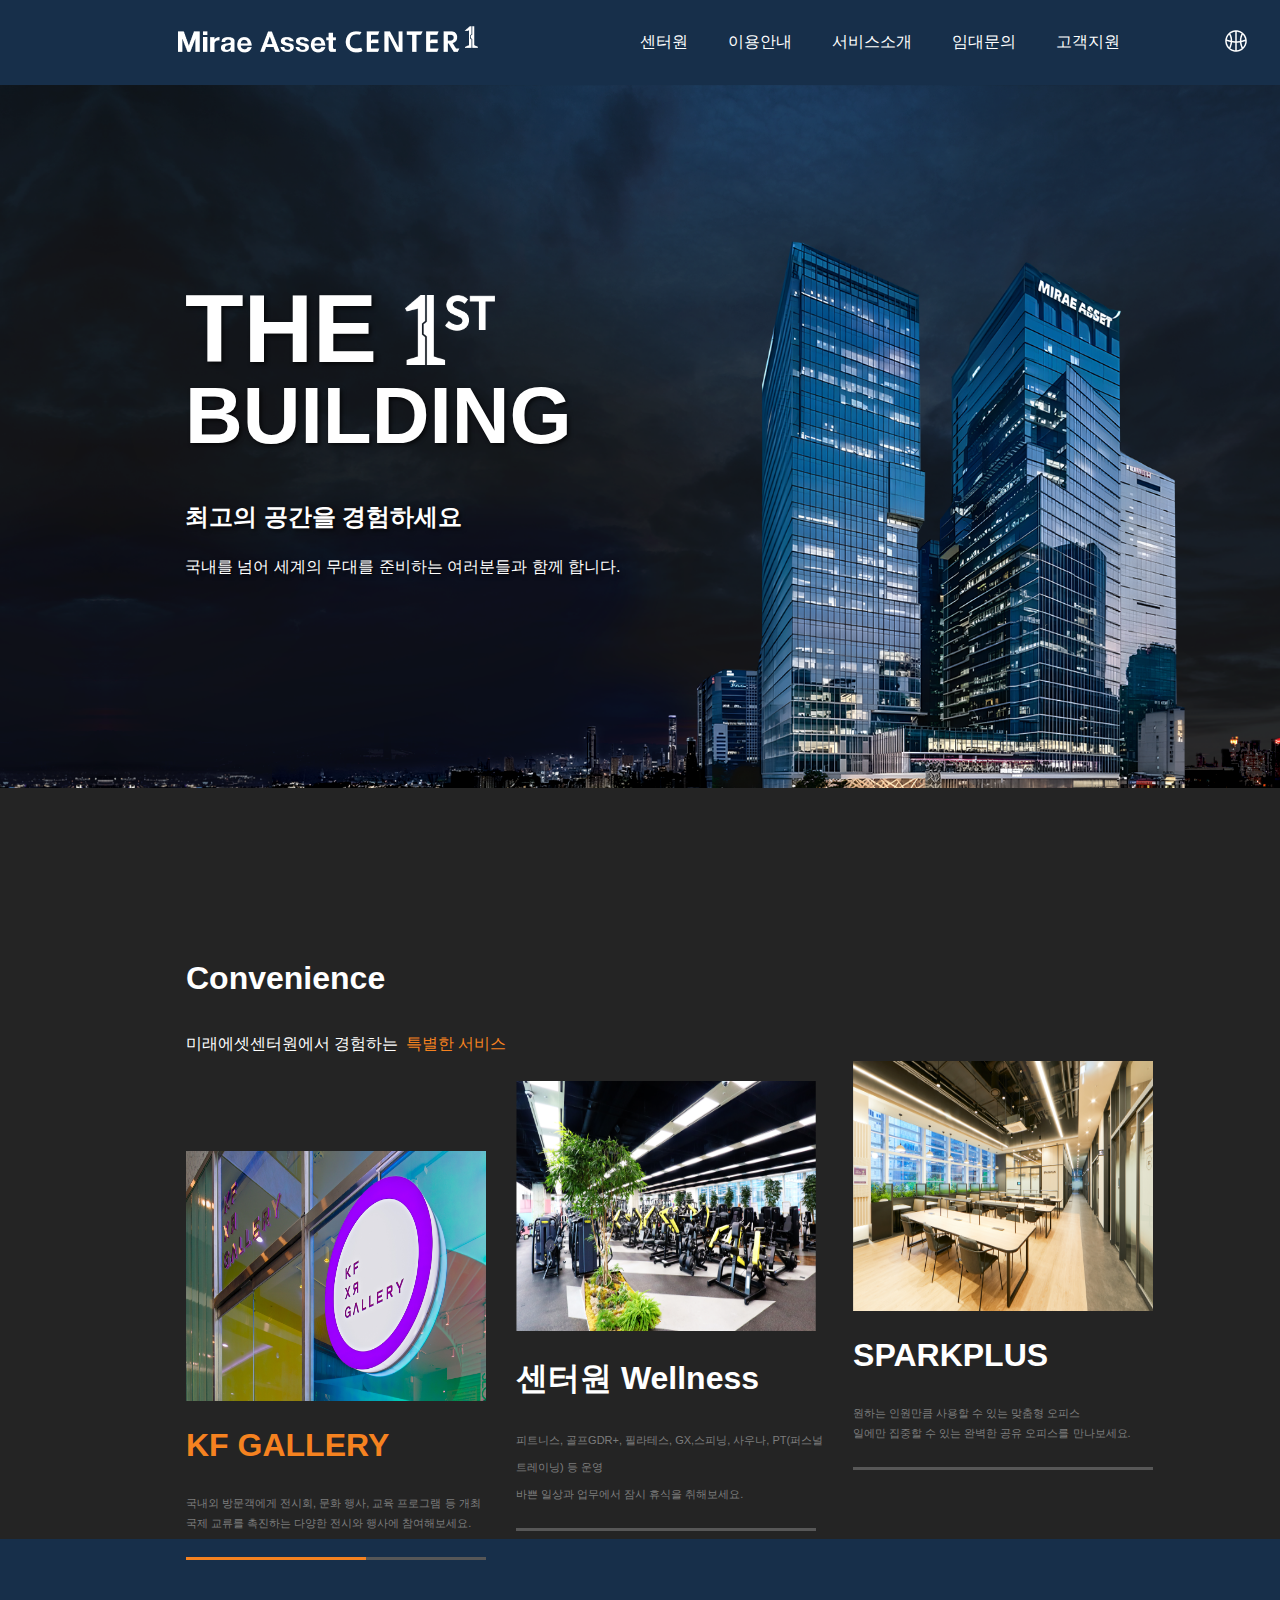
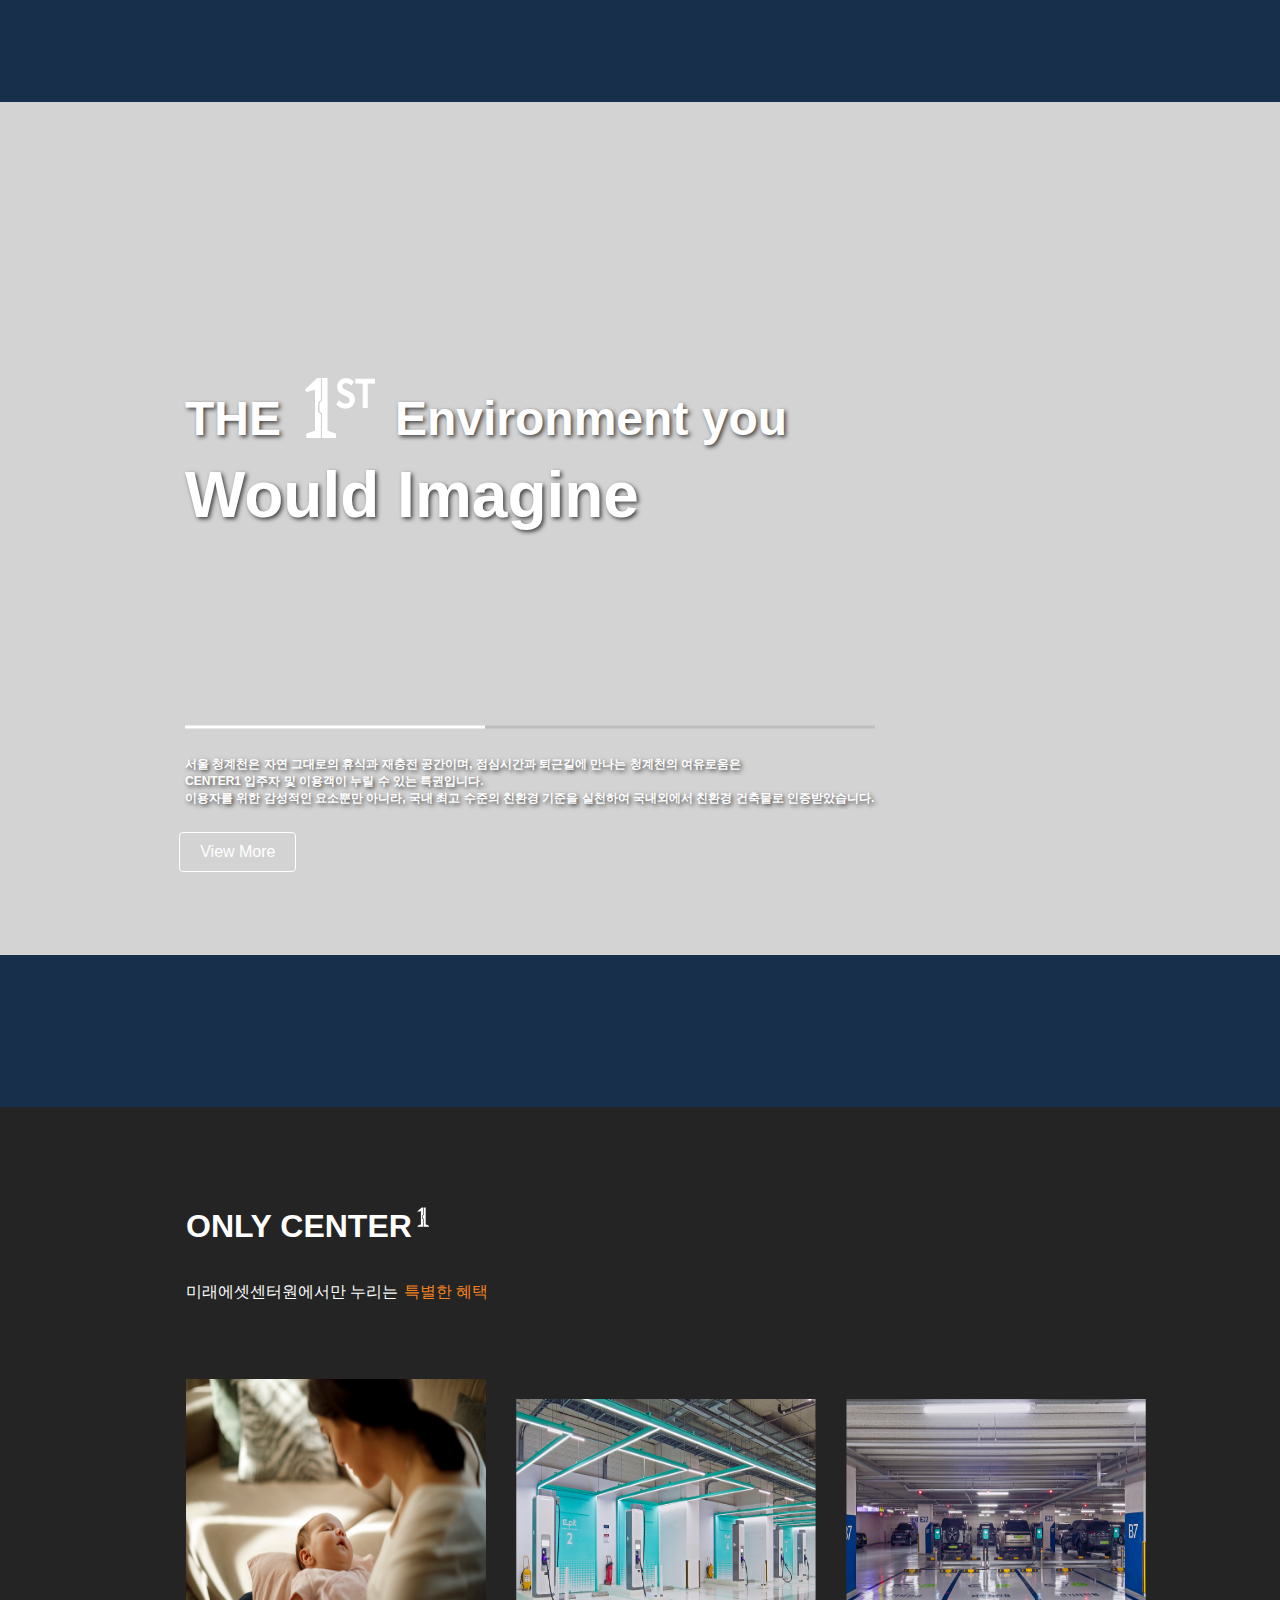
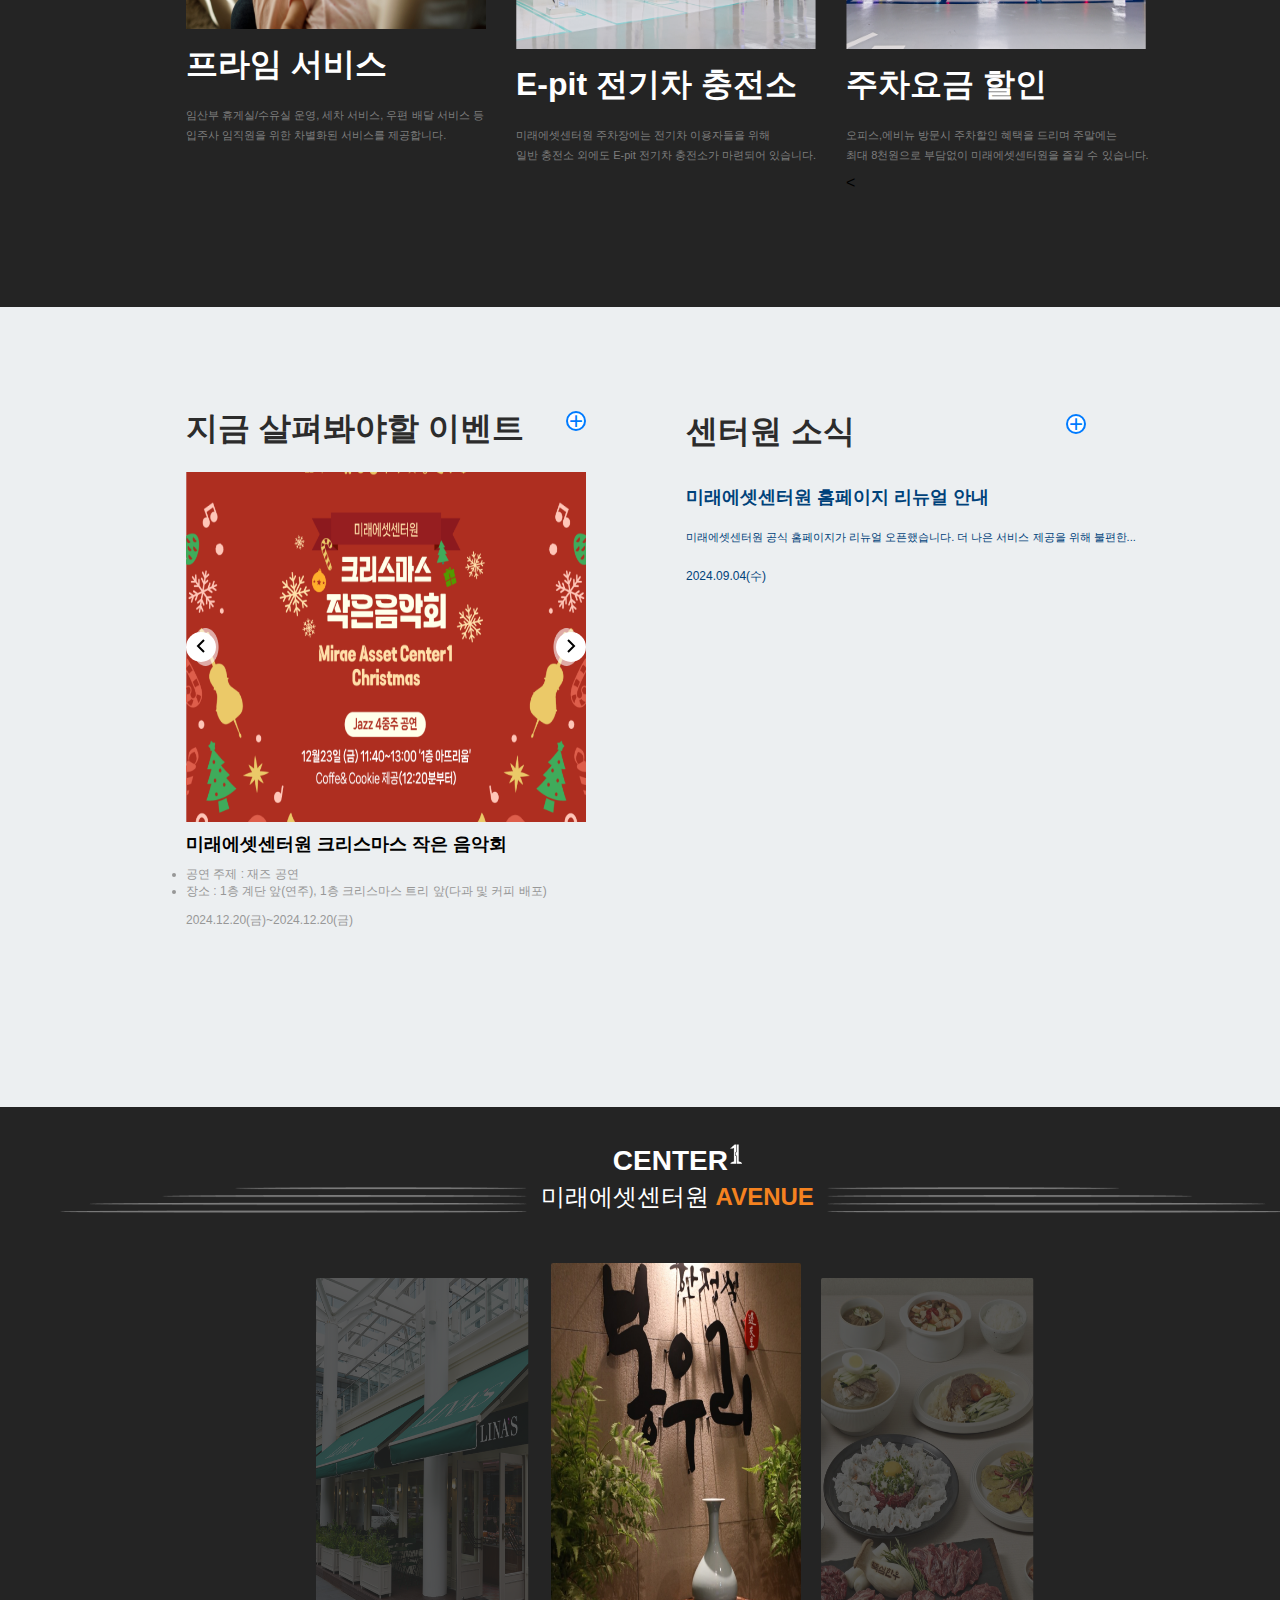
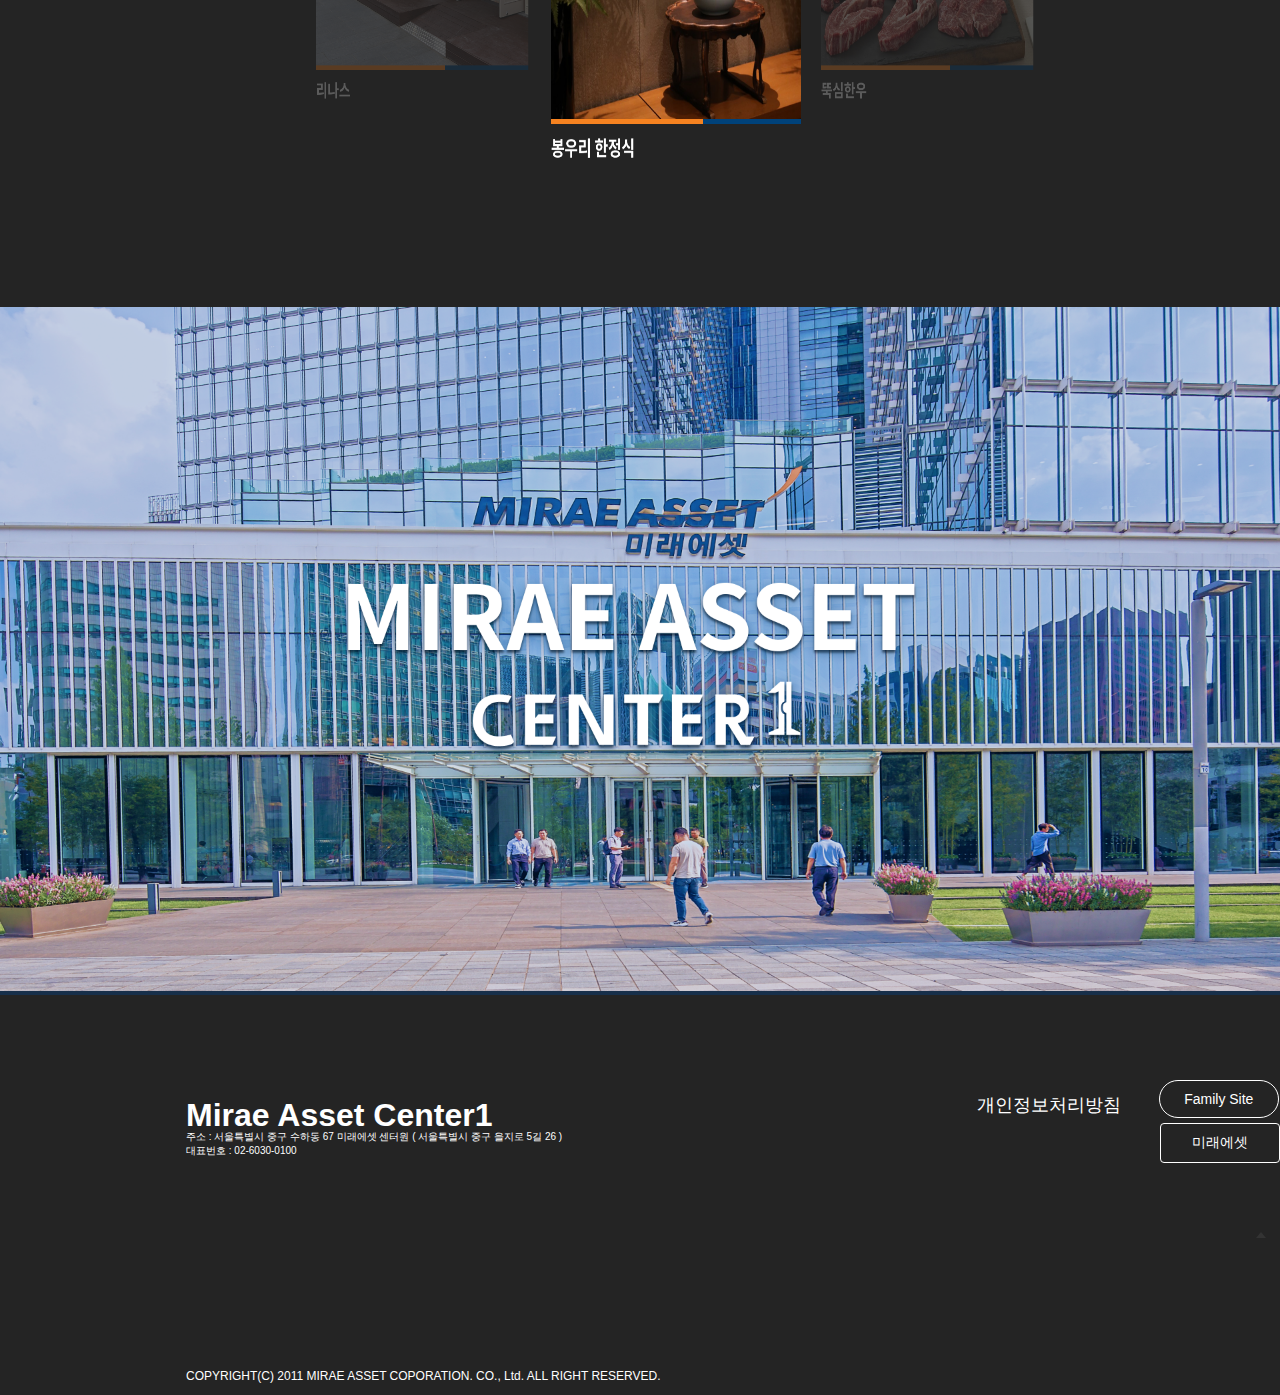
==== commit 186caa9b: "mobile navebar added and styled properly" ====
--- a/index.html
+++ b/index.html
@@ -28,7 +28,7 @@
         </li>
       </ul>
     </nav> -->
-    <nav>
+    <!-- <nav>
       <ul
         style="
           display: flex;
@@ -40,7 +40,6 @@
       >
         <div class="logo" style="padding-left: 10%">
           <img src="assets/logo.png" alt="Website Logo" />
-          <!-- Replace with the path to your logo -->
         </div>
 
         <div style="display: flex; gap: 20px">
@@ -73,7 +72,6 @@
 
         <li class="world-image">
           <a href="#world-link">
-            <!-- Replace #world-link with your desired URL -->
             <img
               src="assets/world.png"
               alt="World Image"
@@ -82,7 +80,37 @@
           </a>
         </li>
       </ul>
+    </nav> -->
+
+    <nav class="navbar">
+      <div class="logo">
+        <a href="#">
+          <img src="assets/logo.png" alt="Website Logo" />
+        </a>
+      </div>
+      
+      <input type="checkbox" id="menu-toggle" />
+      <label for="menu-toggle" class="menu-icon">
+        <span></span>
+        <span></span>
+        <span></span>
+      </label>
+      
+      <ul class="nav-links">
+        <li><a href="#home">센터원</a></li>
+        <li><a href="#about">이용안내</a></li>
+        <li><a href="#services">서비스소개</a></li>
+        <li><a href="#projects">임대문의</a></li>
+        <li><a href="#contact">고객지원</a></li>
+      </ul>
+      
+      <div class="world-image">
+        <a href="#world-link">
+          <img src="assets/world.png" alt="World Image" />
+        </a>
+      </div>
     </nav>
+    
 
     <!-- Content Section  -->
     <div
@@ -117,12 +145,12 @@
     </div>
 
     <section class="seconddiv">
-      <div class="secondcontainer">
+      <div class="secondcontainerbtwo">
         <h1 class="firtwriteup">Convenience</h1>
-        <p class="secondwriteup">
-          미래에셋센터원에서 경험하는
-          <span style="color: #f58220">특별한 서비스</span>
-        </p>
+        <div class="secondwriteup_container">
+          <p class="secondwriteup_one_a">미래에셋센터원에서 경험하는</p>
+          <p class="secondwriteup_one_b">특별한 서비스</p>
+        </div>
 
         <div class="thirdcontainer">
           <div class="subone" style="margin-top: 80px">
@@ -134,12 +162,14 @@
               />
             </div>
             <h1 style="color: #f58220">KF GALLERY</h1>
-            <p style="color: #7d7d7d; font-size: 11px">
-              국내외 방문객에게 전시회, 문화 행사, 교육 프로그램 등 개최
-              <br />
-              <br />
-              국제 교류를 촉진하는 다양한 전시와 행사에 참여해보세요.
-            </p>
+            <div class="paragraphone_container">
+              <p class="paragraphone_line">
+                국내외 방문객에게 전시회, 문화 행사, 교육 프로그램 등 개최
+              </p>
+              <p class="paragraphone_linetwo">
+                국제 교류를 촉진하는 다양한 전시와 행사에 참여해보세요.
+              </p>
+            </div>
             <div style="display: flex; flex-direction: row; margin-top: 15px">
               <div
                 style="height: 3px; background-color: #f58220; width: 180px"
@@ -180,10 +210,14 @@
               />
             </div>
             <h1 style="color: #fff">SPARKPLUS</h1>
-            <p style="color: #7d7d7d; font-size: 11px">
-              원하는 인원만큼 사용할 수 있는 맞춤형 오피스 <br /><br />
-              일에만 집중할 수 있는 완벽한 공유 오피스를 만나보세요.
-            </p>
+            <div class="paragraphone_container">
+              <p class="paragraphone_line">
+                원하는 인원만큼 사용할 수 있는 맞춤형 오피스
+              </p>
+              <p class="paragraphone_linetwo">
+                일에만 집중할 수 있는 완벽한 공유 오피스를 만나보세요.
+              </p>
+            </div>
             <div style="display: flex; flex-direction: row; margin-top: 15px">
               <!-- <div style="height: 3px; background-color: #f58220; width: 180px"></div> -->
               <div
@@ -412,20 +446,18 @@
       </div>
     </main>
     <!-- Carousel slider ends here -->
+
+    <!-- FOTHDIV STARTS HERE -->
     <section class="forthdiv">
       <div class="secondcontainer">
         <div style="display: flex; flex-direction: row; gap: 5px; width: 300px">
           <h1 class="firtwriteup">ONLY CENTER</h1>
-          <img
-            src="assets/one.png"
-            alt="image"
-            style="height: 20px; margin-top: 20px"
-          />
-        </div>
-        <p class="secondwriteup">
-          미래에셋센터원에서만 누리는
-          <span style="color: #f58220">특별한 혜택</span>
-        </p>
+          <img class="picimageone_forthdiv" src="assets/one.png" alt="image" />
+        </div>
+        <div class="two_text_inarow">
+          <p class="secondwriteup">미래에셋센터원에서만 누리는</p>
+          <p class="secondwriteupnewone">특별한 혜택</p>
+        </div>
 
         <div class="thirdcontainer">
           <div class="subone" style="margin-top: 60px">
@@ -439,11 +471,14 @@
             <h1 style="color: #fff; margin-top: 10px; margin-bottom: 10px">
               프라임 서비스
             </h1>
-            <p style="color: #7d7d7d; font-size: 11px">
-              임산부 휴게실/수유실 운영, 세차 서비스, 우편 배달 서비스 등
-              <br />
-              입주사 임직원을 위한 차별화된 서비스를 제공합니다.
-            </p>
+            <div class="paragraphone_container">
+              <p class="paragraphone_line">
+                임산부 휴게실/수유실 운영, 세차 서비스, 우편 배달 서비스 등
+              </p>
+              <p class="paragraphone_linetwo">
+                입주사 임직원을 위한 차별화된 서비스를 제공합니다.
+              </p>
+            </div>
           </div>
           <div class="subtwo" style="margin-top: 80px">
             <div class="container">
@@ -456,11 +491,14 @@
             <h1 style="color: #fff; margin-top: 10px; margin-bottom: 10px">
               E-pit 전기차 충전소
             </h1>
-            <p style="color: #7d7d7d; font-size: 11px">
-              미래에셋센터원 주차장에는 전기차 이용자들을 위해
-              <br />
-              일반 충전소 외에도 E-pit 전기차 충전소가 마련되어 있습니다.
-            </p>
+            <div class="paragraphone_container">
+              <p class="paragraphone_line">
+                미래에셋센터원 주차장에는 전기차 이용자들을 위해
+              </p>
+              <p class="paragraphone_linetwo">
+                일반 충전소 외에도 E-pit 전기차 충전소가 마련되어 있습니다.
+              </p>
+            </div>
           </div>
           <div class="subthree" style="margin-top: 80px">
             <div class="container">
@@ -473,29 +511,27 @@
             <h1 style="color: #fff; margin-top: 10px; margin-bottom: 10px">
               주차요금 할인
             </h1>
-            <p style="color: #7d7d7d; font-size: 11px">
-              오피스,에비뉴 방문시 주차할인 혜택을 드리며 주말에는
-              <br />
-              최대 8천원으로 부담없이 미래에셋센터원을 즐길 수 있습니다.
-            </p>
+            <div class="paragraphone_container">
+              <p class="paragraphone_line">
+                오피스,에비뉴 방문시 주차할인 혜택을 드리며 주말에는
+              </p>
+              <p class="paragraphone_linetwo">
+                최대 8천원으로 부담없이 미래에셋센터원을 즐길 수 있습니다.
+              </p>
+            </div>
+
+            <
           </div>
         </div>
       </div>
     </section>
+    <!-- FORTHDIV ENDS HERE -->
+
     <!-- fifthdiv starts here -->
     <section class="fifthdiv">
       <div class="secondcontainer">
         <div class="thirdcontainerb">
-          <div
-            class="suboneb"
-            style="
-              margin-top: 60px;
-              display: flex;
-              flex-direction: column;
-              height: 300px;
-              width: 300px;
-            "
-          >
+          <div class="suboneb">
             <div class="dual">
               <h1 class="firtwriteupF">지금 살펴봐야할 이벤트</h1>
               <button class="circle-btn">
@@ -547,56 +583,32 @@
                 </button>
               </div>
             </div>
-            <h1
-              style="
-                color: black;
-                margin-top: 10px;
-                margin-bottom: 10px;
-                font-size: 18px;
-                font-weight: bolder;
-                width: 500px;
-              "
-            >
+            <h1 class="fifthdiv_texta">
               미래에셋센터원 크리스마스 작은 음악회
             </h1>
 
-            <li style="color: #979797; font-size: 12px">
-              공연 주제 : 재즈 공연
-            </li>
-            <li style="color: #979797; font-size: 12px; width: 400px">
+            <li class="textlione">공연 주제 : 재즈 공연</li>
+            <li class="textlitwo">
               장소 : 1층 계단 앞(연주), 1층 크리스마스 트리 앞(다과 및 커피
               배포)
             </li>
-            <p style="color: #979797; font-size: 12px">
-              2024.12.20(금)~2024.12.20(금)
-            </p>
+            <p class="fifthdiv_textc">2024.12.20(금)~2024.12.20(금)</p>
           </div>
 
           <div class="subonebone">
-            <div class="dual">
+            <div class="dualb">
               <h1 class="firtwriteupF">센터원 소식</h1>
               <button class="circle-btn">
                 <span>+</span>
               </button>
             </div>
 
-            <h1
-              style="
-                color: #00427a;
-                margin-top: 10px;
-                margin-bottom: 10px;
-                font-size: 18px;
-                font-weight: bolder;
-                width: 500px;
-              "
-            >
-              미래에셋센터원 홈페이지 리뉴얼 안내
-            </h1>
-            <p style="color: #00427a; font-size: 11px; width: 450px">
+            <h1 class="nexth1a">미래에셋센터원 홈페이지 리뉴얼 안내</h1>
+            <p class="nextptaga">
               미래에셋센터원 공식 홈페이지가 리뉴얼 오픈했습니다. 더 나은 서비스
               제공을 위해 불편한...
             </p>
-            <p style="color: #00427a; font-size: 12px">2024.09.04(수)</p>
+            <p class="nextptagb">2024.09.04(수)</p>
           </div>
           <!-- SIDE SCROLL ICONS STARTS HERE -->
           <div
@@ -609,7 +621,7 @@
               z-index: 1000;
               display: none;
             "
-           >
+          >
             <div
               style="
                 background-color: #00427a;
@@ -698,59 +710,19 @@
     <!-- sixthdiv starts here -->
     <section class="sixthdiv">
       <div class="secondcontainerb">
-        <div
-          style="
-            display: flex;
-            flex-direction: row;
-            justify-content: space-between;
-            width: 1200px;
-            margin-left: 5%;
-          "
-        >
-          <img
-            src="assets/lefthand.png"
-            alt="image"
-            style="width: 600px; height: 35px"
-          />
-          <div
-            style="
-              display: flex;
-              flex-direction: column;
-              justify-content: center;
-              align-items: center;
-              width: 1200px;
-              margin-top: -5%;
-            "
-          >
-            <div
-              style="
-                display: flex;
-                flex-direction: row;
-                justify-content: center;
-                align-items: center;
-                gap: 2px;
-                width: 300px;
-              "
-            >
-              <h1 style="color: #ffffff; font-size: 28px">CENTER</h1>
-              <img
-                src="assets/one.png"
-                alt="image"
-                style="height: 20px; margin-top: -15px"
-              />
-            </div>
-            <p style="color: white; margin-top: -15px; font-size: 24px">
+        <div class="sixth_div_header">
+          <img class="lefthand_image" src="assets/lefthand.png" alt="image" />
+          <div class="sixth_div_header_text_container">
+            <div class="sixth_div_header_text_containerb">
+              <h1 class="first_texta">CENTER</h1>
+              <img class="picture_onepics" src="assets/one.png" alt="image" />
+            </div>
+            <p class="first_textb">
               미래에셋센터원
-              <span style="color: #f58220; font-weight: 600; font-size: 24px"
-                >AVENUE</span
-              >
+              <span class="first_textc">AVENUE</span>
             </p>
           </div>
-          <img
-            src="assets/righthand.png"
-            alt="image"
-            style="width: 600px; height: 35px"
-          />
+          <img class="righthand_image" src="assets/righthand.png" alt="image" />
         </div>
       </div>
 
@@ -790,14 +762,19 @@
               <h1 class="firtwriteupfooter">Mirae Asset Center1</h1>
               <div class="mrassestsecondiv">
                 <div class="mrassestthirdiv">
-                  <p class="mrassestsepone">
-                    개인정보처리방침
-                  </p>
+                  <p class="mrassestsepone">개인정보처리방침</p>
                   <div class="mrassestforthdiv">
                     <button class="view-more-buttonb dropdown-toggle">
                       Family Site
-                      <svg class="caret" width="10" height="6" viewBox="0 0 10 6" fill="none" xmlns="http://www.w3.org/2000/svg">
-                        <path d="M5 0L10 6H0L5 0Z" fill="#333"/>
+                      <svg
+                        class="caret"
+                        width="10"
+                        height="6"
+                        viewBox="0 0 10 6"
+                        fill="none"
+                        xmlns="http://www.w3.org/2000/svg"
+                      >
+                        <path d="M5 0L10 6H0L5 0Z" fill="#333" />
                       </svg>
                     </button>
                     <ul class="dropdown-menu">
@@ -806,15 +783,11 @@
                       <li><a href="#">Option 3</a></li>
                     </ul>
                     <button class="view-more-buttonc">미래에셋</button>
-
                   </div>
-                  
-                  
                 </div>
               </div>
-
-            </div>
-            <p class="mrassestseptwo ">
+            </div>
+            <p class="mrassestseptwo">
               주소 : 서울특별시 중구 수하동 67 미래에셋 센터원 ( 서울특별시 중구
               을지로 5길 26 )
               <br />
@@ -854,5 +827,6 @@
     <script src="gallery.js"></script>
     <script src="script.js"></script>
     <script src="newscript.js"></script>
+    <script src="nav.js"></script>
   </body>
 </html>
--- a/assets/css/styles.css
+++ b/assets/css/styles.css
@@ -17,10 +17,10 @@
 /* Header styling starts here */
 
 /* Style the navbar */
-nav {
+/* nav {
   border-top: none;
   border-bottom: none;
-  background-color: #172f4a; /* Add this line */
+  background-color: #172f4a; 
 }
 nav ul {
   list-style: none;
@@ -30,7 +30,79 @@
 nav ul li a {
   color: white;
   text-decoration: none;
-}
+} */
+
+.navbar {
+  display: flex;
+  justify-content: space-between;
+  align-items: center;
+  padding: 1rem 2rem;
+  position: relative;
+  background-color: #172f4a;
+  color: #fff; /* Replace with your desired text color */
+}
+
+.logo {
+  font-size: 1.5rem;
+  font-weight: bold;
+  /* margin-right: 1rem; */
+  margin-left: 12%;
+}
+
+.logo a {
+  color: #fff;
+  text-decoration: none;
+}
+
+.logo span {
+  color: #007bff;
+}
+
+.nav-links {
+  /* corrected class name */
+  list-style: none;
+  display: flex;
+  gap: 20px;
+  flex-wrap: wrap; /* added to wrap links on smaller screens */
+  margin-left: 10%;
+}
+
+.nav-links li {
+  margin-right: 20px;
+}
+
+.nav-links a {
+  color: #fff; /* Replace with your desired link color */
+  text-decoration: none;
+  transition: color 0.2s ease;
+}
+
+.world-image {
+  margin-left: auto;
+}
+
+/* Menu toggle */
+#menu-toggle {
+  display: none;
+}
+
+.menu-icon {
+  display: none;
+  cursor: pointer;
+  position: relative;
+  z-index: 1;
+}
+
+.menu-icon span {
+  display: block;
+  width: 20px;
+  height: 3px;
+  background-color: #fff;
+  margin-bottom: 5px;
+  transition: transform 0.2s ease, opacity 0.2s ease;
+}
+
+/* Responsive design */
 
 /* Header styling ends here */
 
@@ -179,17 +251,8 @@
   width: 1550px;
 }
 
-.fifthdiv {
-  height: 800px;
-  position: relative;
-  display: flex;
-  flex-direction: column;
-  background-color: #eceff1;
-  width: 1550px;
-}
-
-.sixthdiv {
-  height: 800px;
+.eightdiv {
+  height: 400px;
   position: relative;
   display: flex;
   flex-direction: column;
@@ -198,16 +261,6 @@
   width: 1550px;
 }
 
-.eightdiv {
-  height: 400px;
-  position: relative;
-  display: flex;
-  flex-direction: column;
-  background-color: #242424;
-  /* margin-top: 10%; */
-  width: 1550px;
-}
-
 .secondcontainer {
   position: absolute;
   top: 80px;
@@ -216,6 +269,14 @@
   width: auto;
 }
 
+.secondcontainerbtwo {
+  position: absolute;
+  top: 200px;
+  left: 12%;
+  height: auto;
+  width: auto;
+}
+
 .secondcontainerb {
   position: absolute;
   top: 80px;
@@ -238,9 +299,6 @@
 }
 .firtwriteupF {
   color: #2c2c2c;
-}
-.secondwriteup {
-  color: #fff;
 }
 
 .thirdcontainer {
@@ -270,6 +328,21 @@
 .subtwo {
   display: flex;
   flex-direction: column;
+}
+
+.secondwriteup_container {
+  display: flex;
+  flex-direction: row;
+  width: 320px;
+  justify-content: space-between;
+}
+
+.secondwriteup_one_a {
+  color: #ffffff;
+}
+
+.secondwriteup_one_b {
+  color: #f58220;
 }
 /* Second section ends here */
 
@@ -351,16 +424,6 @@
   background-color: transparent;
   border: none;
   cursor: pointer;
-}
-
-@media (max-width: 480px) {
-  .nav-container {
-    padding: 0 0 10px;
-  }
-
-  .index-container {
-    gap: 20px;
-  }
 }
 
 .view-more-button {
@@ -458,6 +521,89 @@
 } */
 
 /* Another carousel ends here */
+
+/* FORTHDIV  STARTS HERE */
+.picimageone_forthdiv {
+  height: 20px;
+  margin-top: 20px;
+}
+
+.two_text_inarow {
+  display: flex;
+  flex-direction: row;
+  width: 302px;
+  justify-content: space-between;
+}
+
+.secondwriteup {
+  color: #fff;
+}
+
+.secondwriteupnewone {
+  color: #f58220;
+}
+
+.paragraphone_container {
+  display: flex;
+  flex-direction: column;
+}
+
+.paragraphone_line {
+  color: #7d7d7d;
+  font-size: 11px;
+}
+
+.paragraphone_linetwo {
+  color: #7d7d7d;
+  font-size: 11px;
+  margin-top: -2%;
+}
+
+/* FORTHDIV  ENDS HERE */
+
+/* FIFTHDIV STARTS HERE */
+.fifthdiv {
+  height: 800px;
+  position: relative;
+  display: flex;
+  flex-direction: column;
+  background-color: #eceff1;
+  width: 1550px;
+}
+.fifthdiv_textc {
+  color: #979797;
+  font-size: 12px;
+}
+.textlitwo {
+  color: #979797;
+  font-size: 12px;
+  width: 400px;
+}
+
+.textlione {
+  color: #979797;
+  font-size: 12px;
+}
+
+.nexth1a {
+  color: #00427a;
+  margin-top: 10px;
+  margin-bottom: 10px;
+  font-size: 18px;
+  font-weight: bolder;
+  width: 500px;
+}
+
+.nextptaga {
+  color: #00427a;
+  font-size: 11px;
+  width: 450px;
+}
+
+.nextptagb {
+  color: #00427a;
+  font-size: 12px;
+}
 
 /* fifth div carousel start here */
 .carousel-container {
@@ -531,6 +677,14 @@
   height: 300px;
   width: 350px;
 }
+
+.dualb {
+  display: flex;
+  flex-direction: row;
+  justify-content: space-between;
+  width: 400px;
+  margin-top: -20%;
+}
 /* fifth div carousel ends here */
 .dual {
   display: flex;
@@ -558,7 +712,83 @@
   font-size: 24px;
   color: #007bff;
 }
+
+.fifthdiv_texta {
+  color: black;
+  margin-top: 10px;
+  margin-bottom: 10px;
+  font-size: 18px;
+  font-weight: bolder;
+  width: 500px;
+}
 /* Circle Button ends here */
+/* FIFTHDIV ENDS HERE */
+
+/* sixthdiv starts here */
+.sixthdiv {
+  height: 800px;
+  position: relative;
+  display: flex;
+  flex-direction: column;
+  background-color: #242424;
+  /* margin-top: 10%; */
+  width: 1550px;
+}
+
+.sixth_div_header {
+  display: flex;
+  flex-direction: row;
+  justify-content: space-between;
+  width: 1200px;
+  margin-left: 5%;
+}
+
+.lefthand_image {
+  width: 600px;
+  height: 35px;
+}
+
+.righthand_image {
+  width: 600px;
+  height: 35px;
+}
+
+.sixth_div_header_text_container {
+  display: flex;
+  flex-direction: column;
+  justify-content: center;
+  align-items: center;
+  width: 1200px;
+  margin-top: -5%;
+}
+
+.sixth_div_header_text_containerb {
+  display: flex;
+  flex-direction: row;
+  justify-content: center;
+  align-items: center;
+  gap: 2px;
+  width: 300px;
+}
+
+.first_texta {
+  color: #ffffff;
+  font-size: 28px;
+}
+.picture_onepics {
+  height: 20px;
+  margin-top: -15px;
+}
+.first_textb {
+  color: white;
+  margin-top: -15px;
+  font-size: 24px;
+}
+.first_textc {
+  color: #f58220;
+  font-weight: 600;
+  font-size: 24px;
+}
 
 /* sixthdiv carousel starts here */
 .list {
@@ -636,6 +866,9 @@
   opacity: 0;
 }
 /* sixthdiv carousel ends here */
+
+/* sixthdiv ends here */
+
 .view-more-buttonc {
   background-color: transparent;
   border: 1px solid #fff;
@@ -780,8 +1013,308 @@
 @media (max-width: 1280px) {
 }
 @media (max-width: 800px) {
+  /* NAVBAR RESPONSIVENESS STARTS HERE */
+  .navbar {
+    flex-direction: column;
+    padding: 1rem;
+  }
+
+  .logo {
+    margin-bottom: 1rem;
+    margin-left: -15%;
+    margin-top: 3%;
+  }
+
+  .nav-links {
+    display: none;
+    margin-left: 0;
+  }
+
+  .nav-links.show {
+    display: flex;
+    flex-direction: column;
+    gap: 10px;
+  }
+
+  .nav-links li {
+    margin-bottom: 1rem;
+  }
+
+  .menu-icon {
+    display: block;
+    position: absolute;
+    top: 3rem;
+    right: 3rem;
+  }
+
+  .menu-icon span:nth-child(1) {
+    transform-origin: center;
+  }
+
+  .menu-icon span:nth-child(3) {
+    transform-origin: center;
+  }
+
+  #menu-toggle:checked + .menu-icon span:nth-child(1) {
+    transform: rotate(45deg) translate(5px, 5px);
+  }
+
+  #menu-toggle:checked + .menu-icon span:nth-child(2) {
+    opacity: 0;
+  }
+
+  #menu-toggle:checked + .menu-icon span:nth-child(3) {
+    transform: rotate(-45deg) translate(5px, -5px);
+  }
+
+  .world-image {
+    display: none;
+  }
+  /*  */
+}
+
+@media only screen and (max-width: 768px) {
 }
 @media (max-width: 480px) {
+  /* NAVBAR RESPONSIVENESS STARTS HERE */
+  .world-image {
+    display: none;
+  }
+  .navbar {
+    flex-direction: column;
+    padding: 1rem;
+  }
+
+  .logo {
+    margin-bottom: 1rem;
+    margin-left: -15%;
+    margin-top: 3%;
+  }
+
+  .nav-links {
+    display: none;
+    margin-left: 0;
+  }
+
+  .nav-links.show {
+    display: flex;
+    flex-direction: column;
+    gap: 10px;
+  }
+
+  .nav-links li {
+    margin-bottom: 1rem;
+  }
+
+  .menu-icon {
+    display: block;
+    position: absolute;
+    top: 2rem;
+    right: 1rem;
+  }
+
+  .menu-icon span:nth-child(1) {
+    transform-origin: center;
+  }
+
+  .menu-icon span:nth-child(3) {
+    transform-origin: center;
+  }
+
+  #menu-toggle:checked + .menu-icon span:nth-child(1) {
+    transform: rotate(45deg) translate(5px, 5px);
+  }
+
+  #menu-toggle:checked + .menu-icon span:nth-child(2) {
+    opacity: 0;
+  }
+
+  #menu-toggle:checked + .menu-icon span:nth-child(3) {
+    transform: rotate(-45deg) translate(5px, -5px);
+  }
+  /*  */
+
+  .nav-container {
+    padding: 0 0 10px;
+  }
+
+  .index-container {
+    gap: 20px;
+  }
+
+  /* NAVBAR RESPONSIVENESS ENDS HERE */
+
+  /* SECOND DIV RESPONSIVENESS STARTS HERE */
+  .seconddiv {
+    height: 1800px;
+  }
+
+  .secondcontainerbtwo {
+    top: 200px;
+    left: 2%;
+  }
+
+  .secondwriteup_container {
+    flex-direction: column;
+    justify-content: space-between;
+    height: 100px;
+    margin-bottom: -20%;
+    margin-top: -10%;
+    position: relative;
+  }
+
+  .secondwriteup_one_a {
+    color: #ffffff;
+  }
+
+  .secondwriteup_one_b {
+    color: #f58220;
+    position: absolute;
+    top: 28%;
+  }
+
+  /* SECOND DIV RESPONSIVENESS ENDS HERE*/
+
+  /* THIRDDIV RESPONSIVENESS STARTS HERE */
+  .slider-dimensions {
+    height: 800px;
+  }
+  .thirdcontainer {
+    flex-direction: column;
+  }
+
+  main {
+    margin-top: 70px;
+  }
+  /* THIRDDIVE RESPONSIVENESS ENDS HERE */
+
+  /* FORTHDIV RESPOJNSIVENESS STARTS HERE */
+  .forthdiv {
+    height: 1800px;
+  }
+  .two_text_inarow {
+    flex-direction: column;
+    margin-top: -6%;
+  }
+
+  .secondwriteup {
+    font-size: 18px;
+    width: 350px;
+  }
+
+  .secondwriteupnewone {
+    color: #f58220;
+    font-size: 18px;
+    margin-top: -3%;
+  }
+
+  .paragraphone_container {
+    width: 300px;
+  }
+
+  .paragraphone_line {
+    font-size: 11px;
+    font-weight: 700;
+  }
+
+  .paragraphone_linetwo {
+    font-size: 17px;
+    margin-top: -2%;
+  }
+  /* FORTHDIV RESPONSIVENESS ENDS HERE */
+
+  /* FITHDIV RESPONSIVENESS STARTS HERE */
+  .carousel-controls {
+    top: 75%;
+    width: 87%;
+  }
+  .picslinetwoB {
+    width: 350px;
+  }
+  .dual {
+    width: 350px;
+  }
+
+  .dualb {
+    width: 350px;
+    margin-top: -10%;
+  }
+  .secondcontainer {
+    left: 2%;
+    padding: 10px;
+  }
+  .fifthdiv {
+    width: 100%;
+    height: 1000px;
+  }
+
+  .thirdcontainerb {
+    flex-direction: column;
+    width: 100%;
+  }
+
+  .textlitwo {
+    color: #979797;
+    font-size: 10px;
+    width: 400px;
+  }
+
+  .fifthdiv_texta {
+    margin-top: 5%;
+  }
+  .fifthdiv_textc {
+    margin-top: 5%;
+  }
+  .nexth1a {
+    color: black;
+  }
+
+  .nextptaga {
+    color: #979797;
+    width: 350px;
+  }
+  .nextptagb {
+    color: #979797;
+  }
+  /* FIFTHDIV RESPONSIVENESS ENDS HERE */
+
+  /* SIXTHDIV RESPONSIVENESS STARTS HERE */
+  .sixthdiv {
+    width: 100%;
+  }
+
+  .sixth_div_header {
+    width: 350px;
+    margin-left: -48%;
+  }
+
+  .list {
+    top: 40%;
+  }
+
+  .lefthand_image {
+    width: 200px;
+    margin-left: 10%;
+  }
+
+  .righthand_image {
+    width: 200px;
+    margin-left: -10%;
+  }
+
+  .sixth_div_header_text_containerb {
+    margin-top: -15%;
+    margin-left: -10%;
+  }
+
+  .first_textb {
+    font-size: 20px;
+    margin-left: -14%;
+  }
+
+  /* SIXTHDIV RESPONSIVENESS ENDS HERE */
+
+  /* LASTDIV RESPONSIVENESS STARTS HERE */
   .secondcontainerlast {
     left: 0%;
     padding: 10px;
@@ -820,9 +1353,6 @@
     font-size: 12px;
     width: 350px;
   }
-
-  .sixthdiv {
-    width: 100%;
-  }
+  /* LASTDIV RESPONSIVENESS ENDS HERE */
 }
 /* RESPONSIVENESS ENDS HERE */
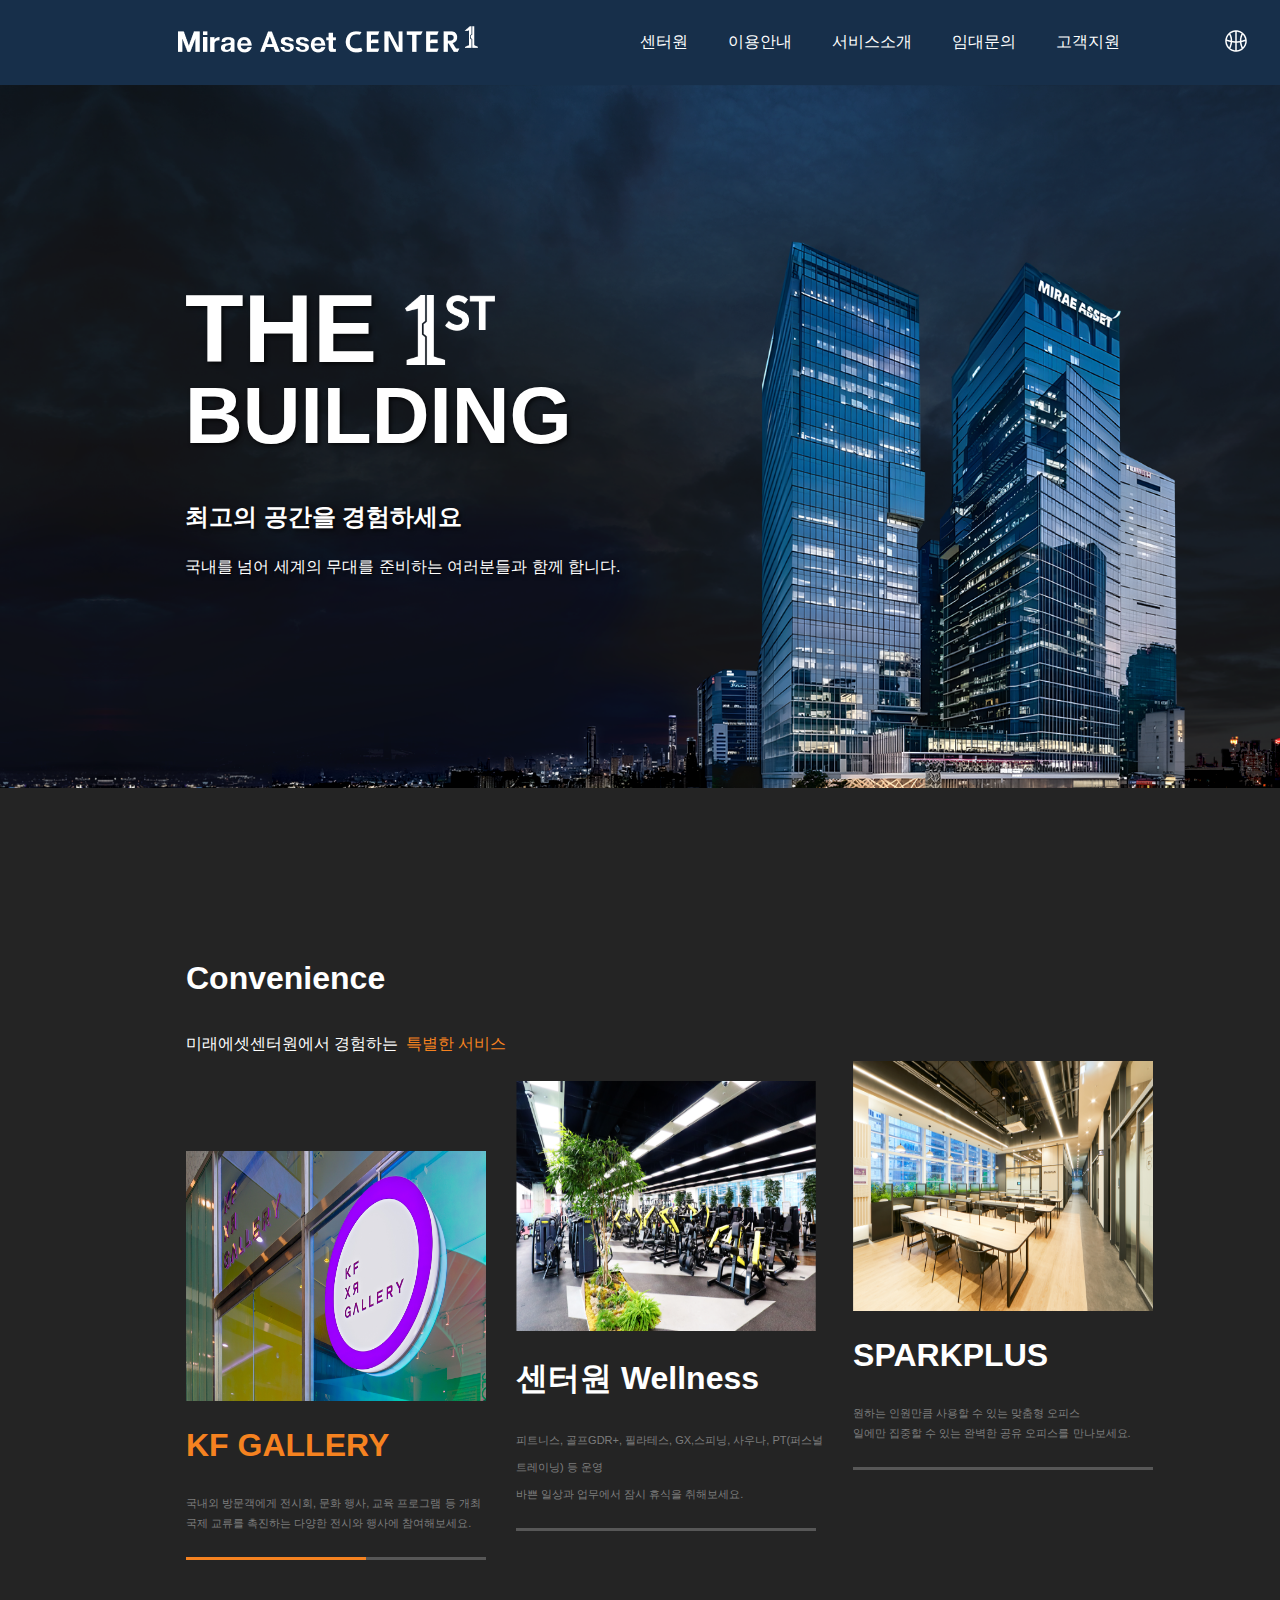
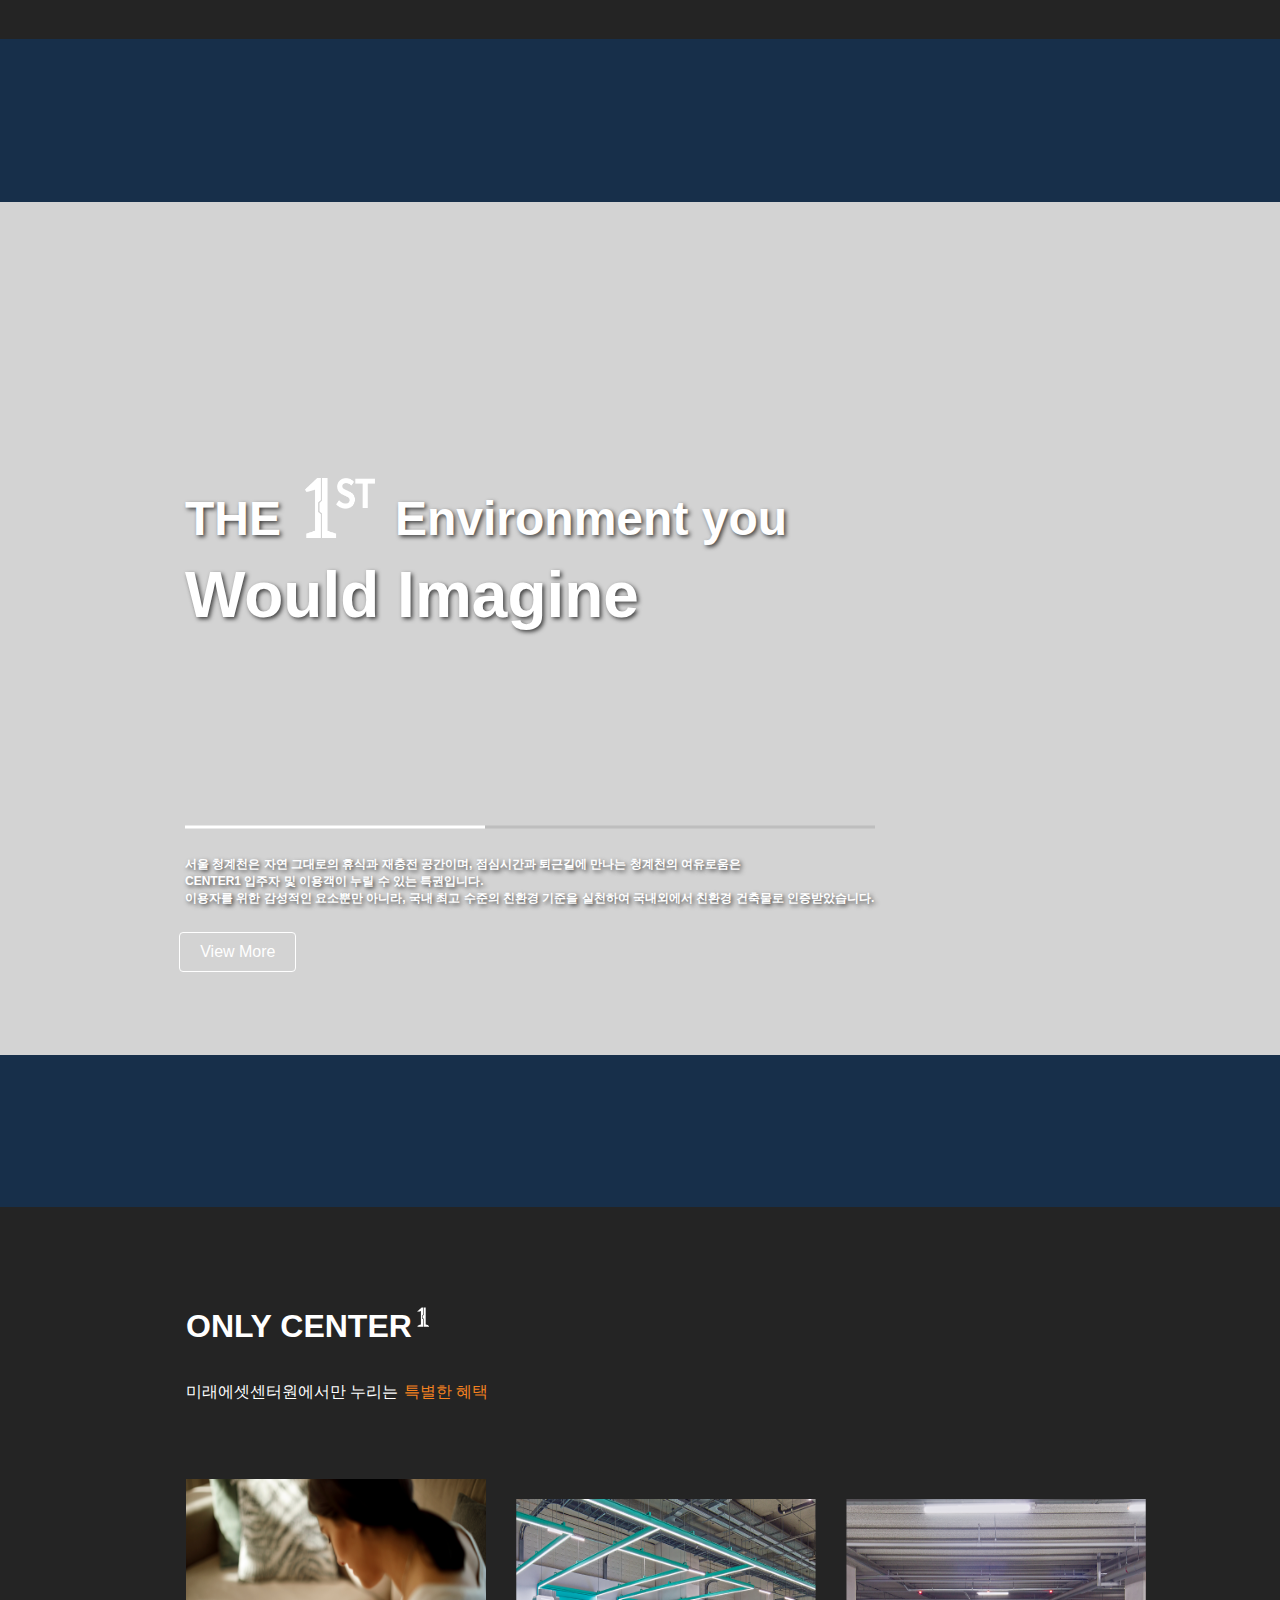
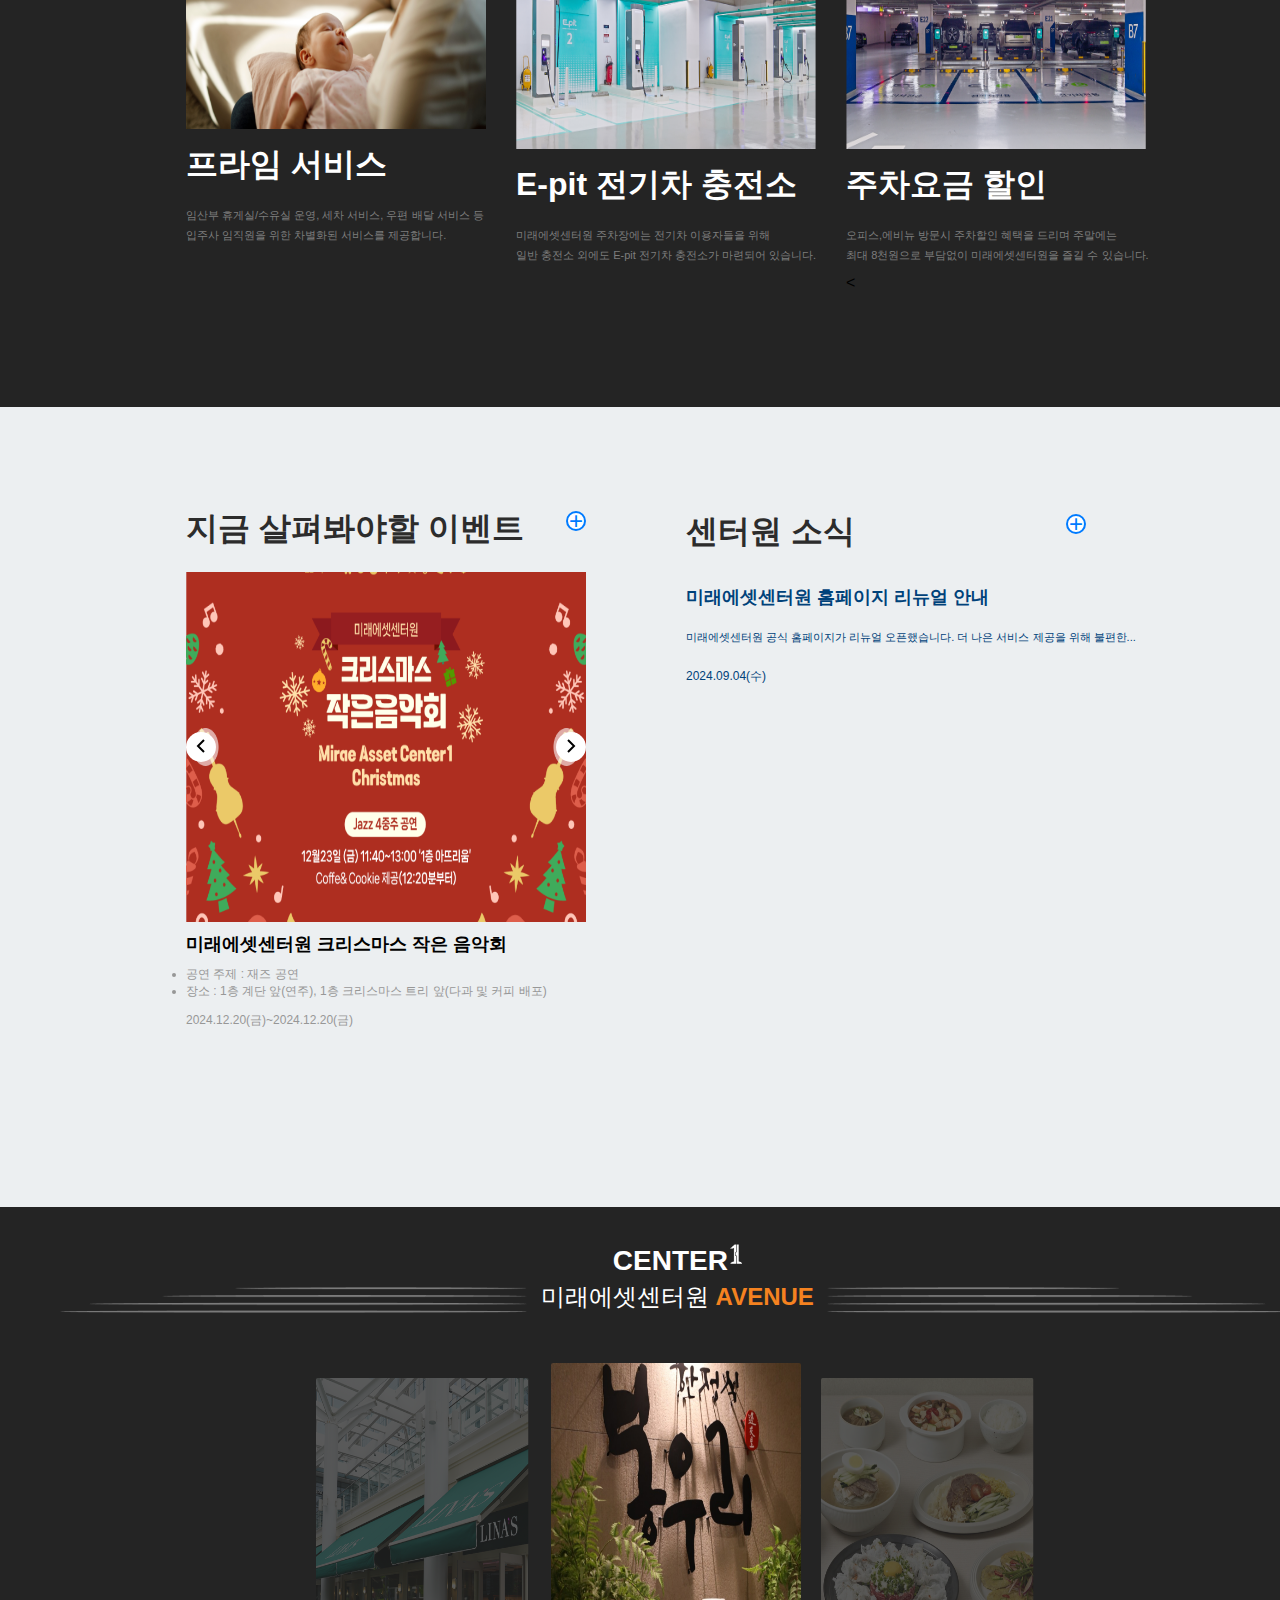
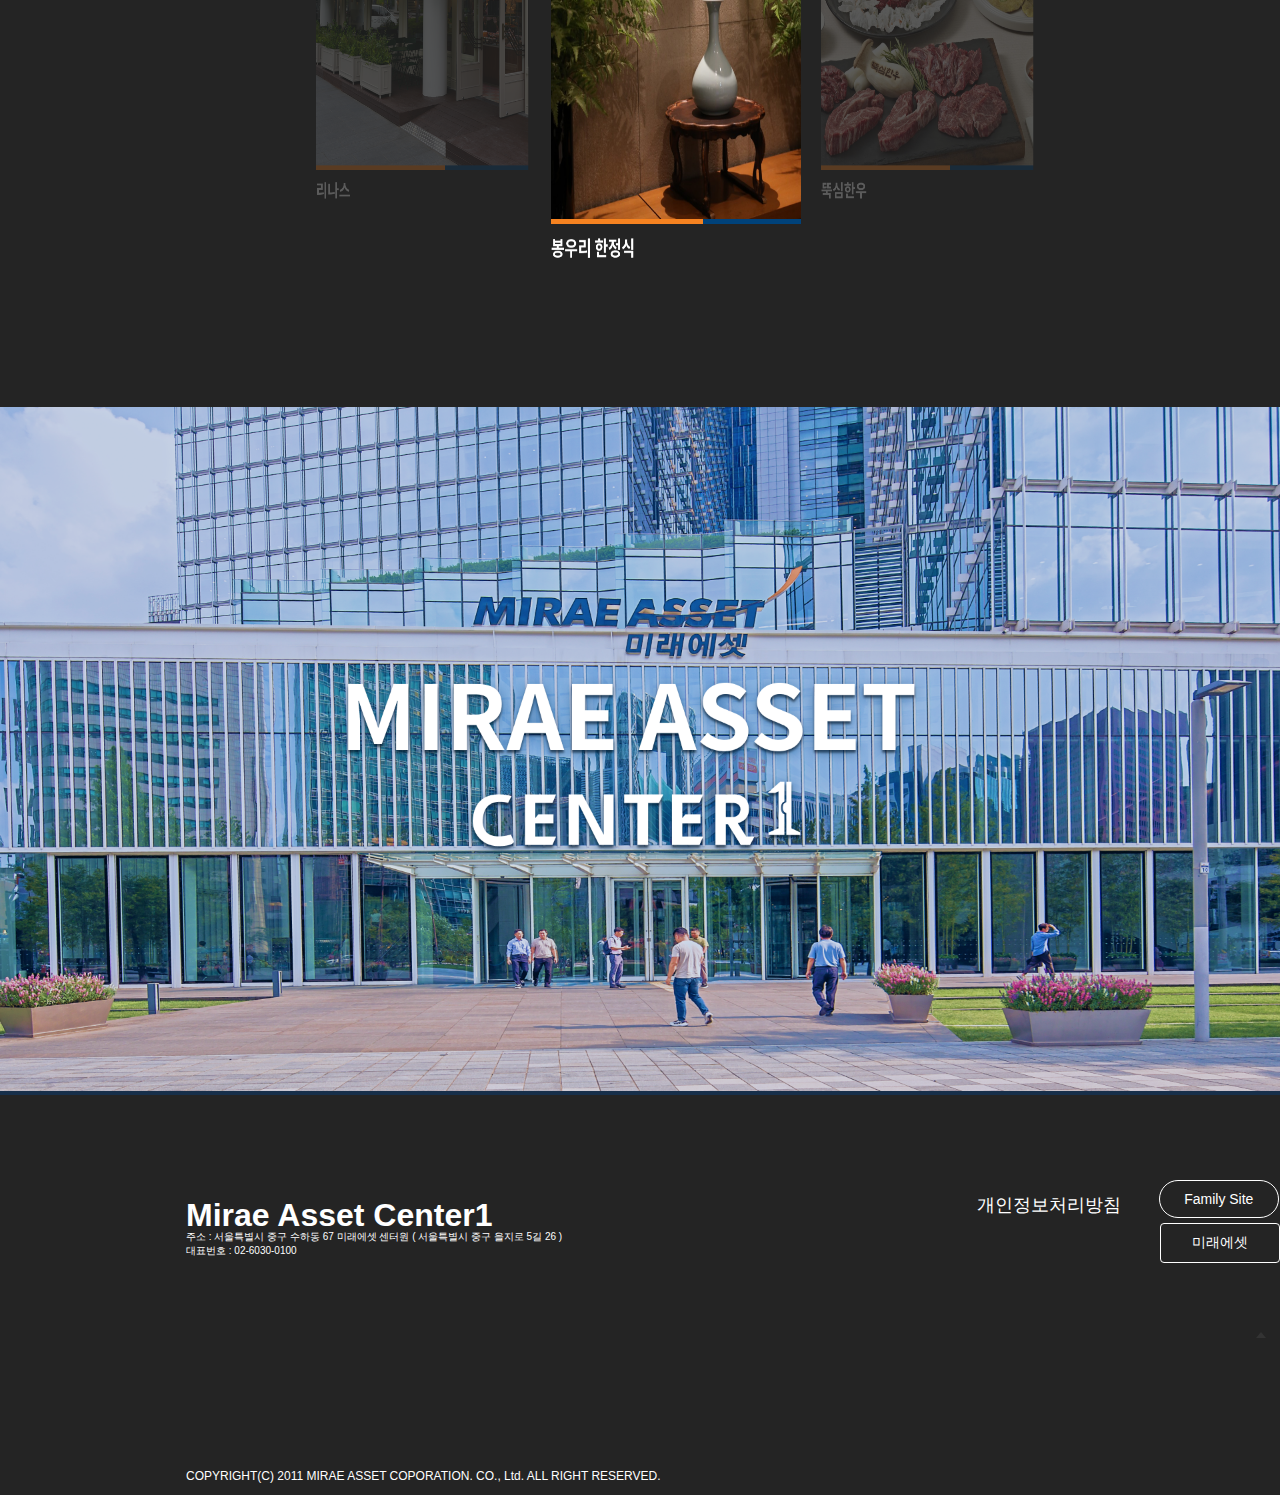
==== commit beb75719: "new update done" ====
--- a/index.html
+++ b/index.html
@@ -88,14 +88,14 @@
           <img src="assets/logo.png" alt="Website Logo" />
         </a>
       </div>
-      
+
       <input type="checkbox" id="menu-toggle" />
       <label for="menu-toggle" class="menu-icon">
         <span></span>
         <span></span>
         <span></span>
       </label>
-      
+
       <ul class="nav-links">
         <li><a href="#home">센터원</a></li>
         <li><a href="#about">이용안내</a></li>
@@ -103,28 +103,17 @@
         <li><a href="#projects">임대문의</a></li>
         <li><a href="#contact">고객지원</a></li>
       </ul>
-      
+
       <div class="world-image">
         <a href="#world-link">
           <img src="assets/world.png" alt="World Image" />
         </a>
       </div>
     </nav>
-    
 
     <!-- Content Section  -->
-    <div
-      style="
-        display: flex;
-        flex-direction: row;
-        justify-content: space-between;
-        height: 500px;
-        width: 1500px;
-        /* border: 1px solid red; */
-        z-index: 9999;
-        position: relative;
-      "
-    >
+    <!-- FIRSTDIV STARTS HERE -->
+    <div class="firstdiv_container">
       <div class="text-overlay">
         <h1 class="the">THE</h1>
         <img class="writeupimage" src="assets/1st.png" alt="Image" />
@@ -134,16 +123,22 @@
       </div>
 
       <div class="text-overlaythree">
-        <p style="font-weight: bold; font-size: 1.5rem">
-          최고의 공간을 경험하세요
+        <p class="writeuponea_firstdiv">최고의 공간을 경험하세요</p>
+        <p class="writeuponeb_firstdiv">
+          국내를 넘어 세계의 무대를 준비하는 여러분들과 함께 합니다.
         </p>
-        <p>국내를 넘어 세계의 무대를 준비하는 여러분들과 함께 합니다.</p>
       </div>
       <div>
-        <img src="assets/pics.png" alt="image" style="width: 1350px" />
+        <img
+          src="assets/pics.png"
+          alt="image"
+          class="imagepics_writeup_firstdiv"
+        />
       </div>
     </div>
-
+    <!-- FIRSTDIV SENDS HERE -->
+
+    <!-- SECONDDIV STARTS HERE -->
     <section class="seconddiv">
       <div class="secondcontainerbtwo">
         <h1 class="firtwriteup">Convenience</h1>
@@ -228,24 +223,16 @@
         </div>
       </div>
     </section>
+    <!-- SECONDDIV ENDS HERE -->
+
+    <!-- THIRDDIV STARTS HERE -->
     <!-- Carousel slider starts here -->
     <main>
       <div class="slider-container slider-dimensions">
         <div class="slider">
           <!-- FIRST SLIDER -->
           <div data-img-url="assets/sliderone.jpeg" class="slider-dimensions">
-            <div
-              style="
-                display: flex;
-                flex-direction: row;
-                justify-content: space-between;
-                height: 500px;
-                width: 1500px;
-                z-index: 9999;
-                position: relative;
-                padding-top: 14%;
-              "
-            >
+            <div class="slider_dimensions_inner">
               <div class="text-overlay">
                 <h1 class="theenvo">THE</h1>
                 <img class="writeupimagetwo" src="assets/1st.png" alt="Image" />
@@ -446,8 +433,9 @@
       </div>
     </main>
     <!-- Carousel slider ends here -->
-
-    <!-- FOTHDIV STARTS HERE -->
+    <!-- THIRDDIV ENDS HERE -->
+
+    <!-- FORTHDIV STARTS HERE -->
     <section class="forthdiv">
       <div class="secondcontainer">
         <div style="display: flex; flex-direction: row; gap: 5px; width: 300px">
--- a/assets/css/styles.css
+++ b/assets/css/styles.css
@@ -102,11 +102,28 @@
   transition: transform 0.2s ease, opacity 0.2s ease;
 }
 
-/* Responsive design */
-
 /* Header styling ends here */
 
-/* First Section styling starts here */
+/* FIRSTDIV STARTS HERE */
+.firstdiv_container {
+  display: flex;
+  flex-direction: row;
+  justify-content: space-between;
+  height: 500px;
+  width: 1500px;
+  /* border: 1px solid red; */
+  z-index: 9999;
+  position: relative;
+}
+
+.writeuponea_firstdiv {
+  font-weight: bold;
+  font-size: 1.5rem;
+}
+
+.imagepics_writeup_firstdiv {
+  width: 1350px;
+}
 
 .firstdiv {
   height: 500px;
@@ -228,11 +245,11 @@
   margin-top: -3%;
 }
 
-/* First Section styling ends here */
+/* FIRSTDIV END HERE */
 
 /* Second section starts here */
 .seconddiv {
-  height: 800px;
+  height: 900px;
   position: relative;
   display: flex;
   flex-direction: column;
@@ -346,6 +363,8 @@
 }
 /* Second section ends here */
 
+/* THIRDDIV STARTS HERE */
+
 /* Carousel styling starts here */
 
 main {
@@ -361,6 +380,17 @@
   /* width: min(100vw, 720px); */
   width: 100vw;
   aspect-ratio: 3 / 2;
+}
+
+.slider_dimensions_inner {
+  display: flex;
+  flex-direction: row;
+  justify-content: space-between;
+  height: 500px;
+  width: 1500px;
+  z-index: 9999;
+  position: relative;
+  padding-top: 14%;
 }
 
 .slider-container {
@@ -443,6 +473,8 @@
 }
 
 /* Carousel styling ends here */
+
+/* THIRDDIV ENDS HERE */
 
 /* Another Carousel starts here */
 /* * {
@@ -1133,6 +1165,32 @@
     transform: rotate(-45deg) translate(5px, -5px);
   }
   /*  */
+  /* NAVBAR RESPONSIVENESS ENDS HERE */
+
+  /* FIRSTDIV RESPONSIVENESS STARTS HERE */
+  .imagepics_writeup_firstdiv {
+    width: 428px;
+    height: 550px;
+  }
+  .text-overlay {
+    left: 29%;
+  }
+
+  .text-overlaytwo {
+    left: 29%;
+  }
+  .text-overlaythree {
+    left: 29%;
+  }
+  .buildingtext {
+    font-size: 4rem;
+  }
+
+  .writeuponeb_firstdiv {
+    font-size: 12px;
+    font-weight: 900;
+  }
+  /* FIRSTDIV RESPONSIVENESS ENDS HERE */
 
   .nav-container {
     padding: 0 0 10px;
@@ -1141,8 +1199,6 @@
   .index-container {
     gap: 20px;
   }
-
-  /* NAVBAR RESPONSIVENESS ENDS HERE */
 
   /* SECOND DIV RESPONSIVENESS STARTS HERE */
   .seconddiv {
@@ -1150,7 +1206,7 @@
   }
 
   .secondcontainerbtwo {
-    top: 200px;
+    top: 40px;
     left: 2%;
   }
 
@@ -1177,8 +1233,13 @@
 
   /* THIRDDIV RESPONSIVENESS STARTS HERE */
   .slider-dimensions {
-    height: 800px;
-  }
+    height: 100vh;
+    width: fit-content;
+  }
+  .slider-container {
+    overflow: visible;
+  }
+
   .thirdcontainer {
     flex-direction: column;
   }
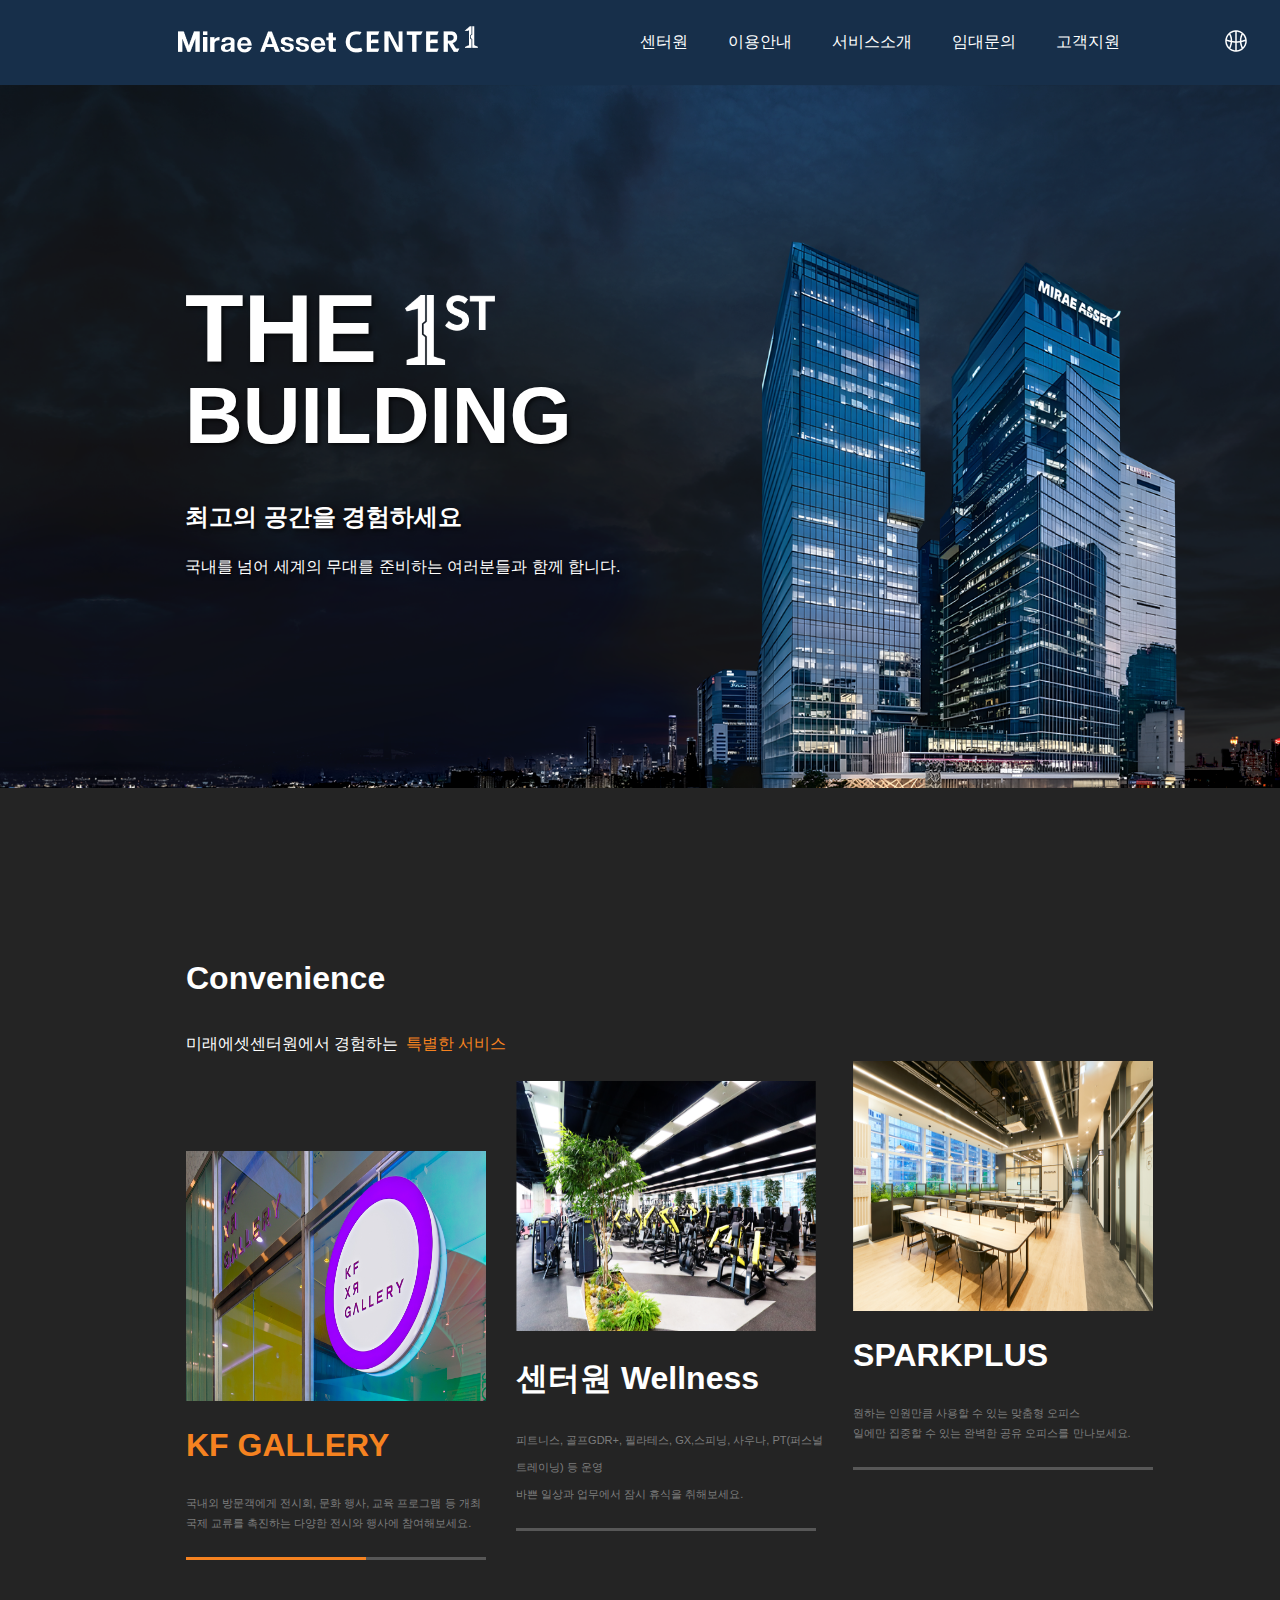
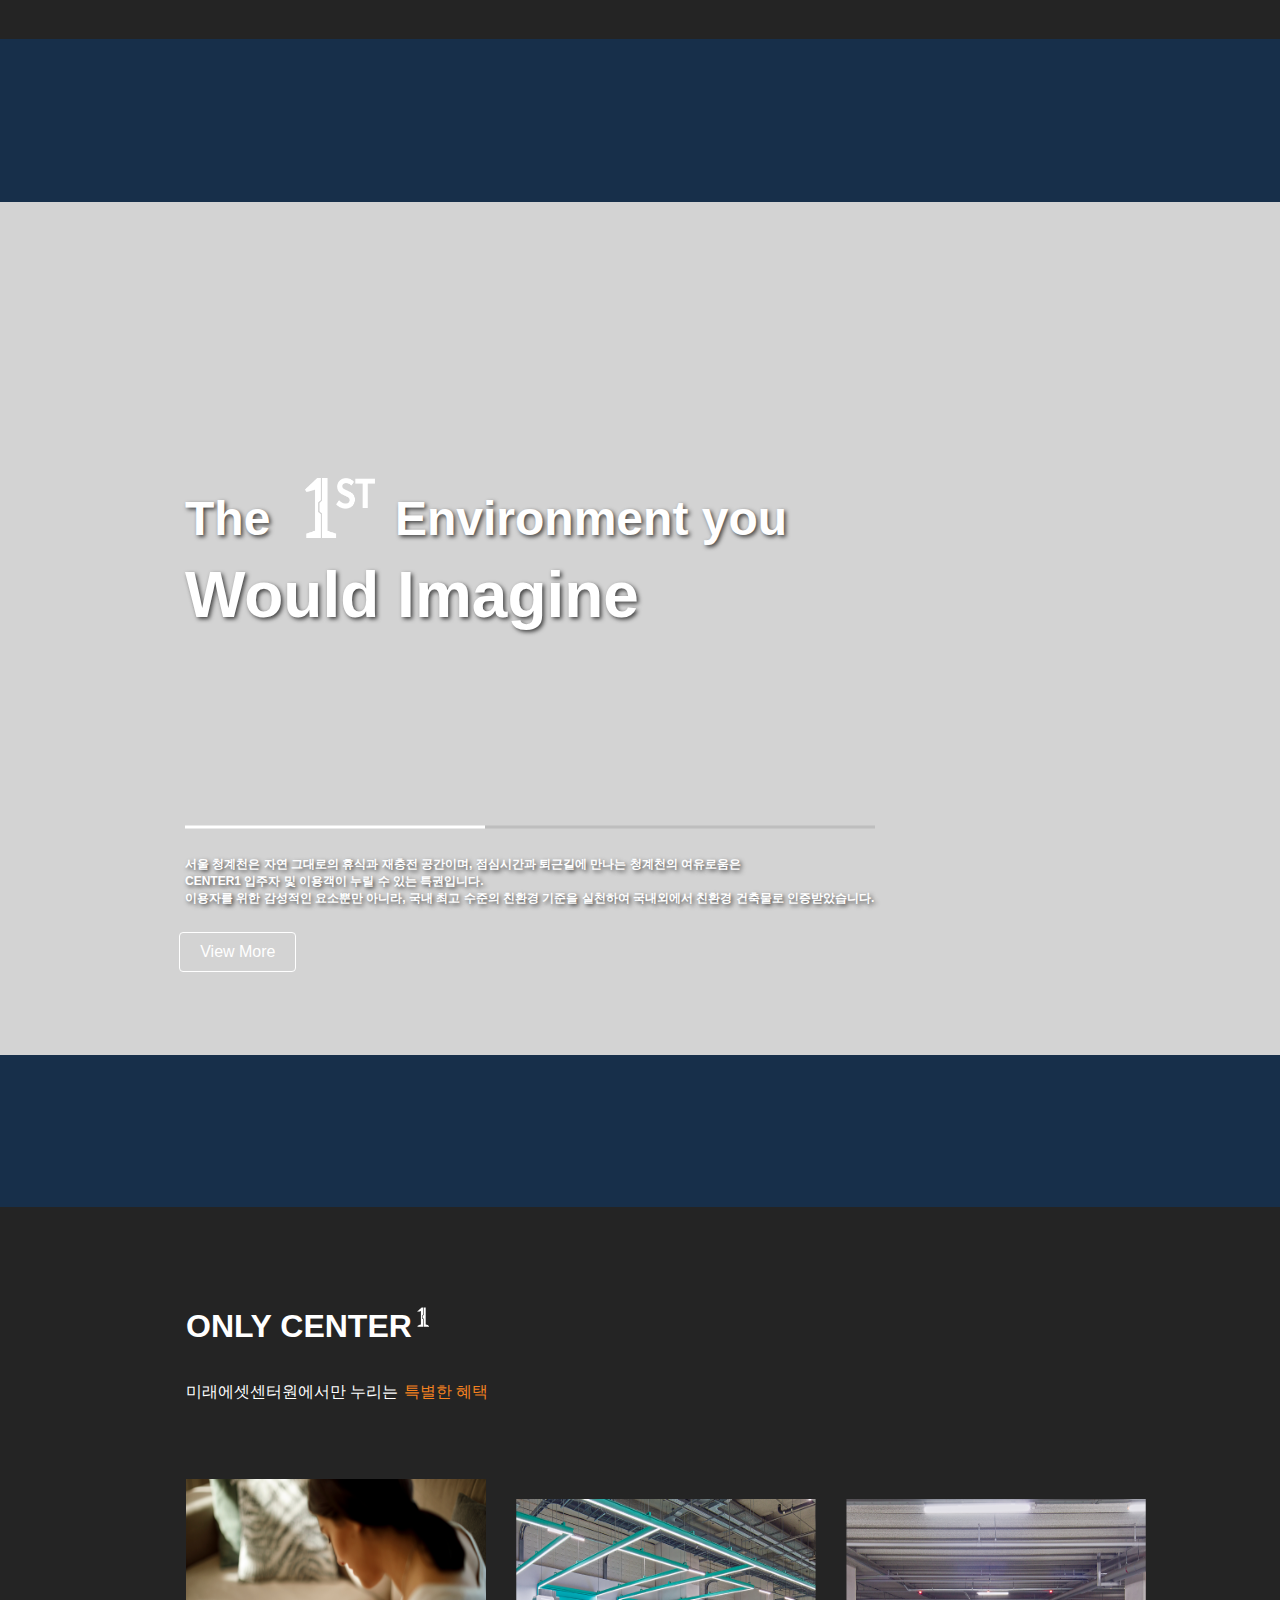
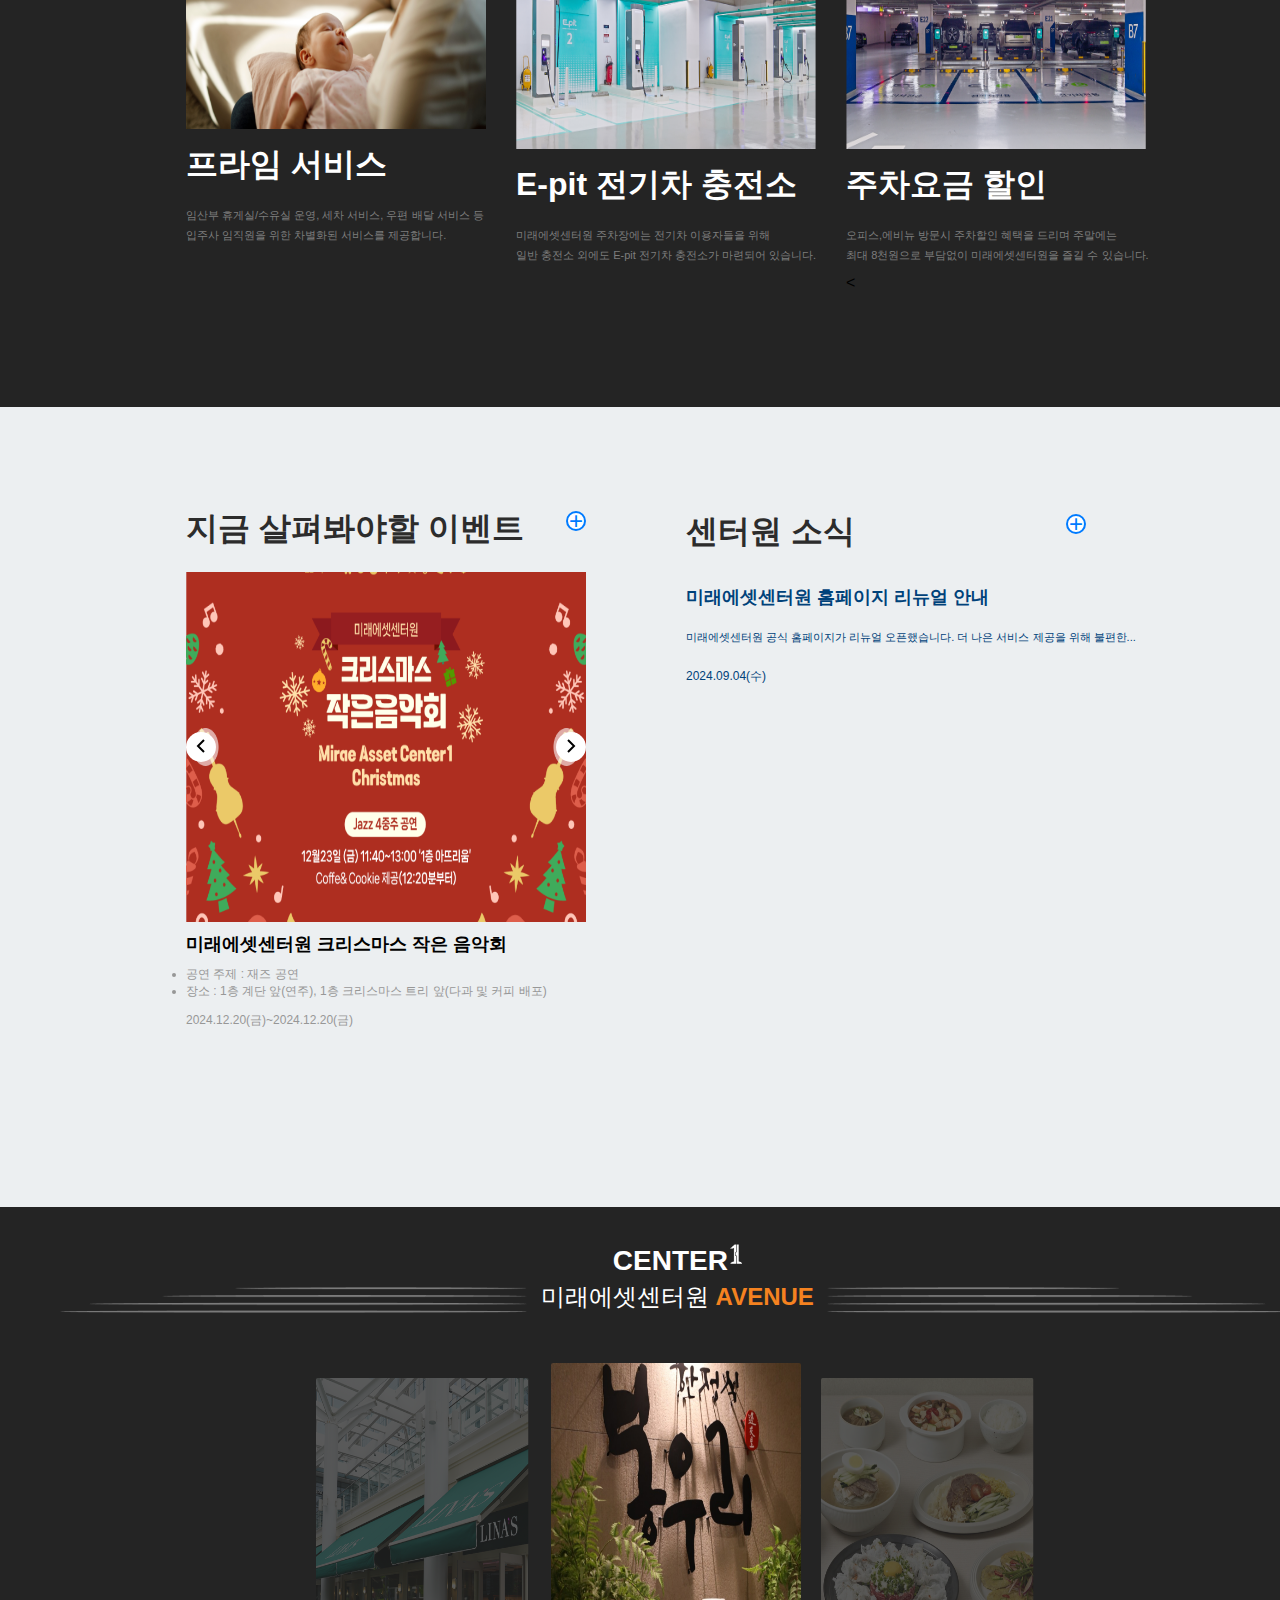
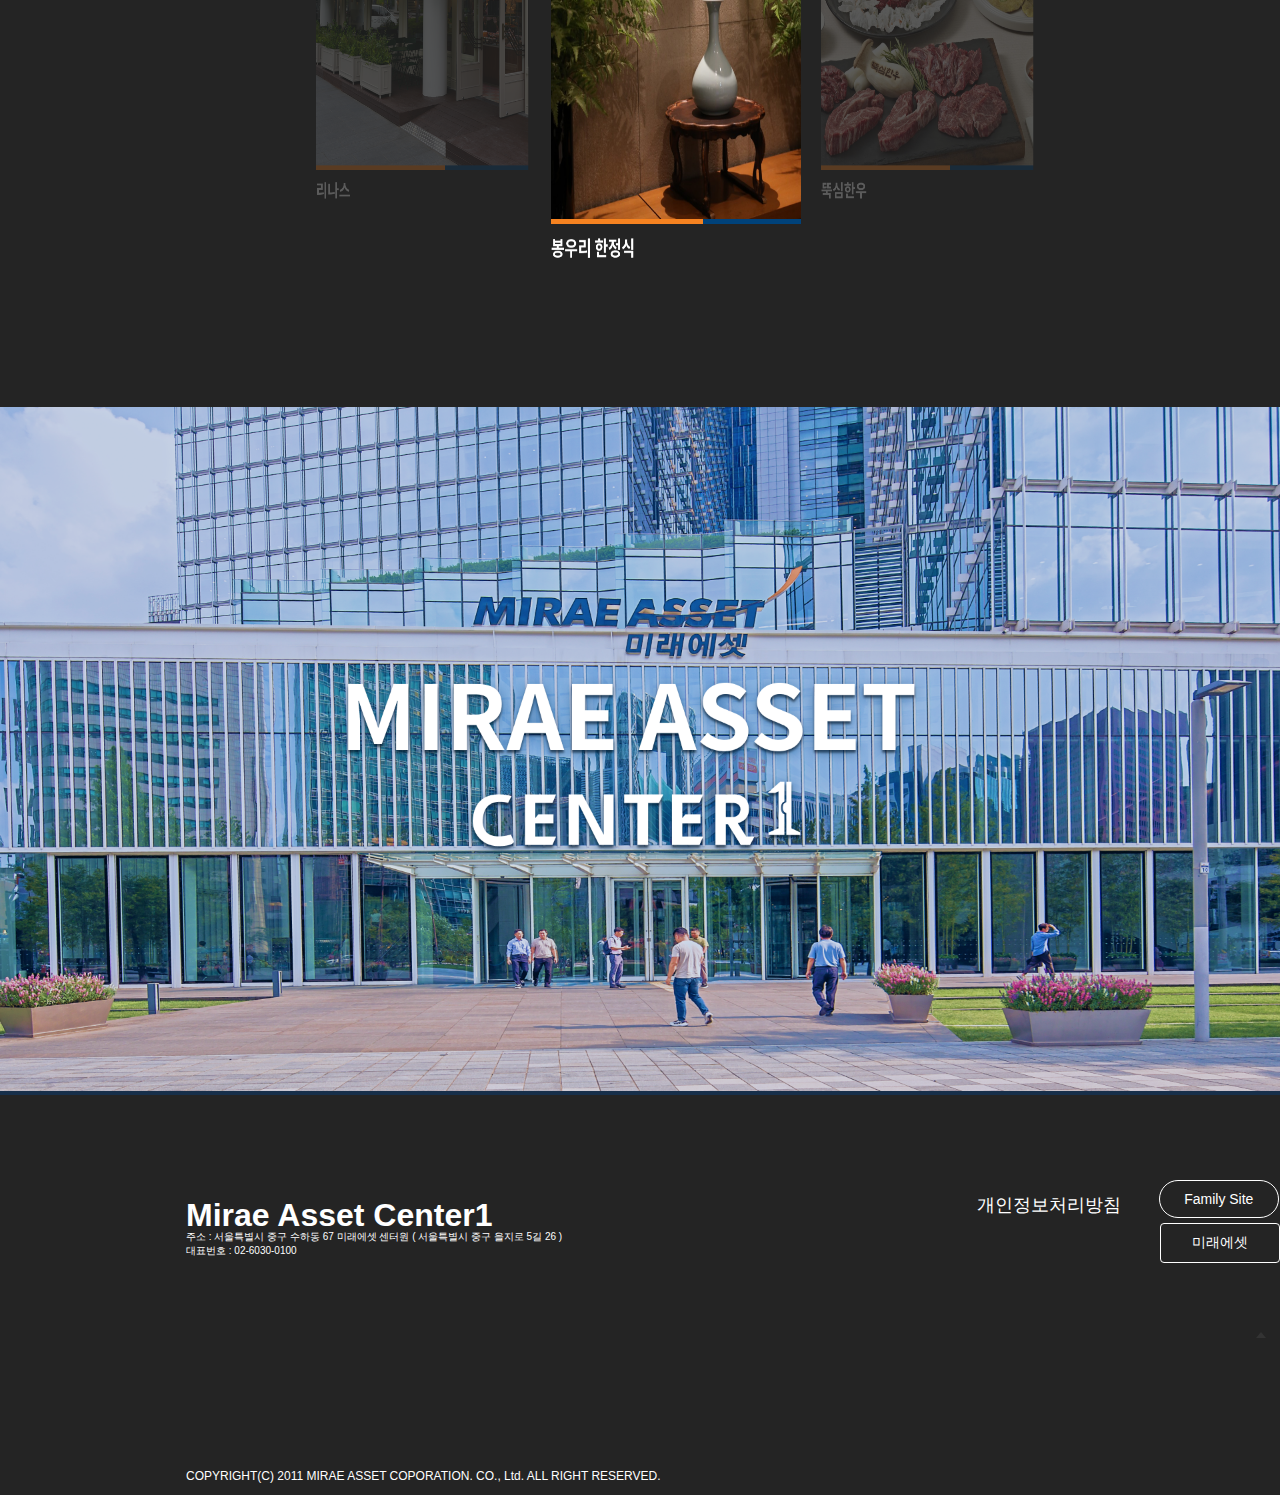
==== commit 72b06f9e: "new update today 17th jan 2025" ====
--- a/index.html
+++ b/index.html
@@ -233,27 +233,23 @@
           <!-- FIRST SLIDER -->
           <div data-img-url="assets/sliderone.jpeg" class="slider-dimensions">
             <div class="slider_dimensions_inner">
-              <div class="text-overlay">
-                <h1 class="theenvo">THE</h1>
+              <div class="text-overlay_slidertext_a">
+                <h1 class="theenvo">The</h1>
                 <img class="writeupimagetwo" src="assets/1st.png" alt="Image" />
                 <h1 class="theenvonew">Environment you</h1>
               </div>
-              <div class="text-overlaytwo">
+              <div class="text-overlaytwo_thirddiv_c">
                 <h1 class="wouldimagine">Would Imagine</h1>
               </div>
 
               <div class="horizontal_line">
-                <div
-                  style="width: 300px; height: 3px; background-color: #fff"
-                ></div>
-
-                <div
-                  style="width: 390px; height: 3px; background-color: #bebebe"
-                ></div>
+                <div class="horizontal_line_aone"></div>
+
+                <div class="horizontal_line_btwo"></div>
               </div>
 
               <div class="text-overlaythreea">
-                <p style="font-size: 12px; font-weight: bolder">
+                <p class="text-overlaythreea_next">
                   서울 청계천은 자연 그대로의 휴식과 재충전 공간이며, 점심시간과
                   퇴근길에 만나는 청계천의 여유로움은
                   <br />
@@ -269,39 +265,24 @@
           </div>
           <!-- SECOND SLIDER -->
           <div data-img-url="assets/slidertwo.jpeg" class="slider-dimensions">
-            <div
-              style="
-                display: flex;
-                flex-direction: row;
-                justify-content: space-between;
-                height: 500px;
-                width: 1500px;
-                z-index: 9999;
-                position: relative;
-                padding-top: 14%;
-              "
-            >
-              <div class="text-overlay">
+            <div class="slider_dimensions_inner">
+              <div class="text-overlay_a">
                 <h1 class="theenvo">THE</h1>
                 <img class="writeupimagetwo" src="assets/1st.png" alt="Image" />
                 <h1 class="theenvonew">Building you</h1>
               </div>
-              <div class="text-overlaytwo">
+              <div class="text-overlaytwo_thirddiv_c">
                 <h1 class="wouldimagine">Would Prefer</h1>
               </div>
 
               <div class="horizontal_line">
-                <div
-                  style="width: 300px; height: 3px; background-color: #fff"
-                ></div>
-
-                <div
-                  style="width: 390px; height: 3px; background-color: #bebebe"
-                ></div>
+                <div class="horizontal_line_aone"></div>
+
+                <div class="horizontal_line_btwo"></div>
               </div>
 
               <div class="text-overlaythreea">
-                <p style="font-size: 12px; font-weight: bolder">
+                <p class="text-overlaythreea_next">
                   Center1은 약 170,000m²의 건축 연면적으로 서울 도심 최대 규모의
                   빌딩입니다.
                   <br />
@@ -318,39 +299,24 @@
           </div>
           <!-- THIRD SLIDER -->
           <div data-img-url="assets/sliderthree.jpeg" class="slider-dimensions">
-            <div
-              style="
-                display: flex;
-                flex-direction: row;
-                justify-content: space-between;
-                height: 500px;
-                width: 1500px;
-                z-index: 9999;
-                position: relative;
-                padding-top: 14%;
-              "
-            >
-              <div class="text-overlay">
+            <div class="slider_dimensions_inner">
+              <div class="text-overlay_slidertext_a">
                 <h1 class="theenvo">THE</h1>
                 <img class="writeupimagetwo" src="assets/1st.png" alt="Image" />
                 <h1 class="theenvonew">Impression you</h1>
               </div>
-              <div class="text-overlaytwo">
+              <div class="text-overlaytwo_thirddiv_c">
                 <h1 class="wouldimagine">Would Have</h1>
               </div>
 
               <div class="horizontal_line">
-                <div
-                  style="width: 300px; height: 3px; background-color: #fff"
-                ></div>
-
-                <div
-                  style="width: 390px; height: 3px; background-color: #bebebe"
-                ></div>
+                <div class="horizontal_line_aone"></div>
+
+                <div class="horizontal_line_btwo"></div>
               </div>
 
               <div class="text-overlaythreea">
-                <p style="font-size: 12px; font-weight: bolder">
+                <p class="text-overlaythreea_next">
                   Center1의 건축 모티브는 음과 양 (Yin & Yang)입니다. 하나의
                   매스에서 분리된 두 동은 음각과 양각 형태로 마주 보고 있습니다.
                   <br />
@@ -366,39 +332,24 @@
           </div>
           <!-- FOURTH SLIDER -->
           <div data-img-url="assets/sliderfour.jpeg" class="slider-dimensions">
-            <div
-              style="
-                display: flex;
-                flex-direction: row;
-                justify-content: space-between;
-                height: 500px;
-                width: 1500px;
-                z-index: 9999;
-                position: relative;
-                padding-top: 14%;
-              "
-            >
-              <div class="text-overlay">
+            <div class="slider_dimensions_inner">
+              <div class="text-overlay_slidertext_a">
                 <h1 class="theenvo">THE</h1>
                 <img class="writeupimagetwo" src="assets/1st.png" alt="Image" />
                 <h1 class="theenvonew">Service you would</h1>
               </div>
-              <div class="text-overlaytwo">
+              <div class="text-overlaytwo_thirddiv_c">
                 <h1 class="wouldimagine">experince</h1>
               </div>
 
               <div class="horizontal_line">
-                <div
-                  style="width: 300px; height: 3px; background-color: #fff"
-                ></div>
-
-                <div
-                  style="width: 390px; height: 3px; background-color: #bebebe"
-                ></div>
+                <div class="horizontal_line_aone"></div>
+
+                <div class="horizontal_line_btwo"></div>
               </div>
 
               <div class="text-overlaythreea">
-                <p style="font-size: 12px; font-weight: bolder">
+                <p class="text-overlaythreea_next">
                   Center1은 입주사들을 위한 철저한 보안 관리와 사고 예방을 위한
                   통합 시스템을 도입하여,
                   <br />
--- a/assets/css/styles.css
+++ b/assets/css/styles.css
@@ -144,6 +144,21 @@
   gap: 20px;
 }
 
+.text-overlay_slidertext_a {
+  position: absolute;
+  top: 50%;
+  left: 39%;
+  transform: translate(-50%, -50%);
+  color: white;
+  font-size: 2rem;
+  font-weight: bold;
+  text-shadow: 2px 2px 4px rgba(0, 0, 0, 0.7);
+  width: 800px;
+  display: flex;
+  flex-direction: row;
+  gap: 20px;
+}
+
 .text-overlaytwo {
   position: absolute;
   top: 65%;
@@ -156,6 +171,18 @@
   width: 800px;
 }
 
+.text-overlaytwo_thirddiv_c {
+  position: absolute;
+  top: 65%;
+  left: 39%;
+  transform: translate(-50%, -50%);
+  color: white;
+  font-size: 2rem;
+  font-weight: bold;
+  text-shadow: 2px 2px 4px rgba(0, 0, 0, 0.7);
+  width: 800px;
+}
+
 .text-overlaythree {
   position: absolute;
   top: 90%;
@@ -392,6 +419,19 @@
   position: relative;
   padding-top: 14%;
 }
+
+.slider_dimensions_inner_two {
+  display: flex;
+  flex-direction: row;
+  justify-content: space-between;
+  height: 500px;
+  width: 1500px;
+  z-index: 9999;
+  position: relative;
+  padding-top: 14%;
+}
+
+
 
 .slider-container {
   position: relative;
@@ -470,6 +510,23 @@
 
 .view-more-button:hover {
   background-color: rgba(255, 255, 255, 0.2);
+}
+
+.horizontal_line_aone {
+  width: 300px;
+  height: 3px;
+  background-color: #fff;
+}
+
+.horizontal_line_btwo {
+  width: 390px;
+  height: 3px;
+  background-color: #bebebe;
+}
+
+.text-overlaythreea_next {
+  font-size: 12px;
+  font-weight: bolder;
 }
 
 /* Carousel styling ends here */
@@ -1236,6 +1293,11 @@
     height: 100vh;
     width: fit-content;
   }
+  .slider-dimensionsb {
+    height: 100vh;
+    width: fit-content;
+    margin-top: -1%;
+  }
   .slider-container {
     overflow: visible;
   }
@@ -1247,7 +1309,76 @@
   main {
     margin-top: 70px;
   }
-  /* THIRDDIVE RESPONSIVENESS ENDS HERE */
+
+  .slider_dimensions_inner_two {
+    width: 100%;
+    margin-top: -18%;
+  }
+
+  .slider_dimensions_inner {
+    width: 100%;
+    margin-top: -18%;
+  }
+
+  .text-overlay_slidertext_a {
+    left: 56%;
+    width: 600px;
+    gap: 5px;
+  }
+
+  .writeupimagetwo {
+    margin-top: -3%;
+    height: 40px !important;
+    width: 45px !important;
+  }
+
+  .theenvonew {
+    font-size: 24px;
+  }
+  .theenvo {
+    font-size: 24px;
+    margin-left: 10%;
+    width: 50px;
+  }
+
+  .text-overlaytwo_thirddiv_c {
+    left: 42%;
+    width: 600px;
+    top: 60%;
+  }
+
+  .wouldimagine {
+    font-size: 24px;
+  }
+
+  .horizontal_line {
+    left: 56%;
+  }
+
+  .horizontal_line_aone {
+    width: 170px;
+  }
+
+  .horizontal_line_btwo {
+    width: 160px;
+  }
+
+  .text-overlaythreea {
+    left: 33%;
+    width: 350px;
+  }
+
+  .text-overlaythreea_next {
+    font-size: 10px;
+    font-weight: bolder;
+  }
+
+  .view-more-button {
+    margin-top: 12%;
+    margin-left: 32%;
+  }
+
+  /* THIRDDIV RESPONSIVENESS ENDS HERE */
 
   /* FORTHDIV RESPOJNSIVENESS STARTS HERE */
   .forthdiv {
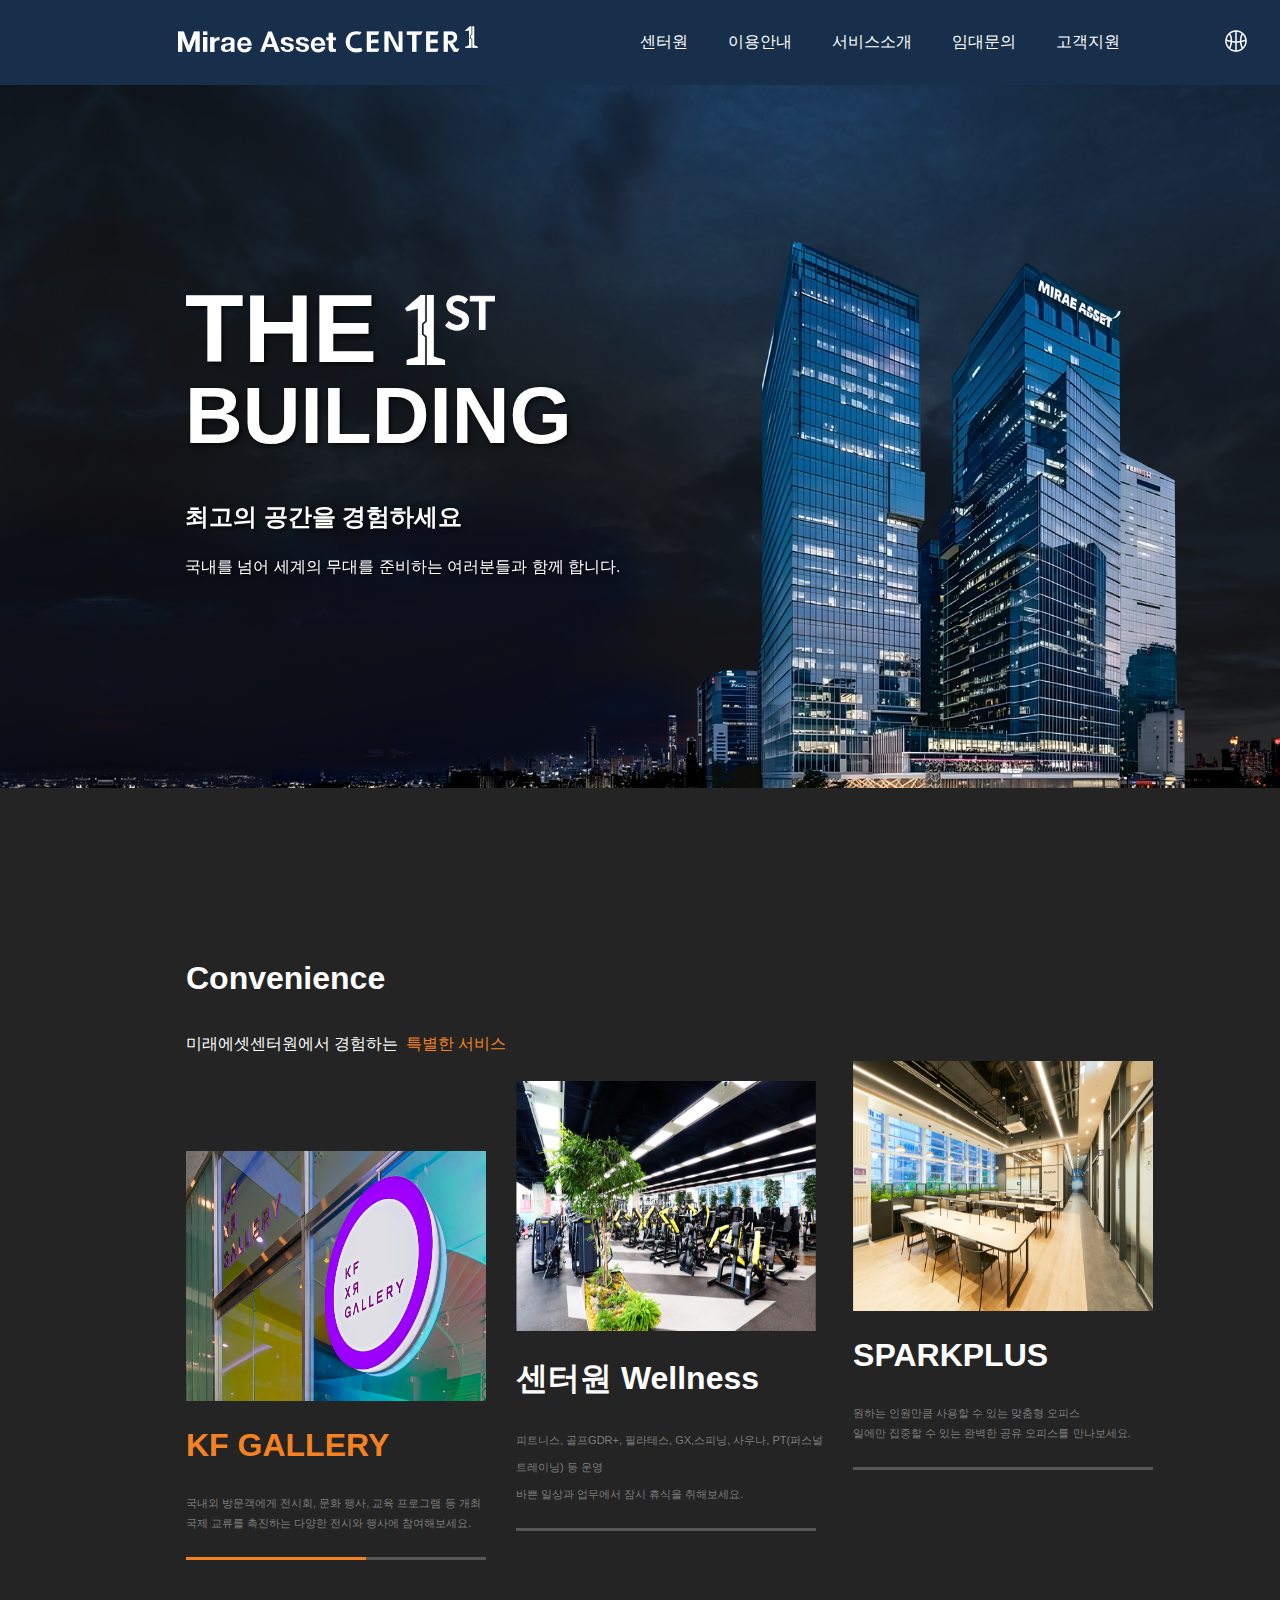
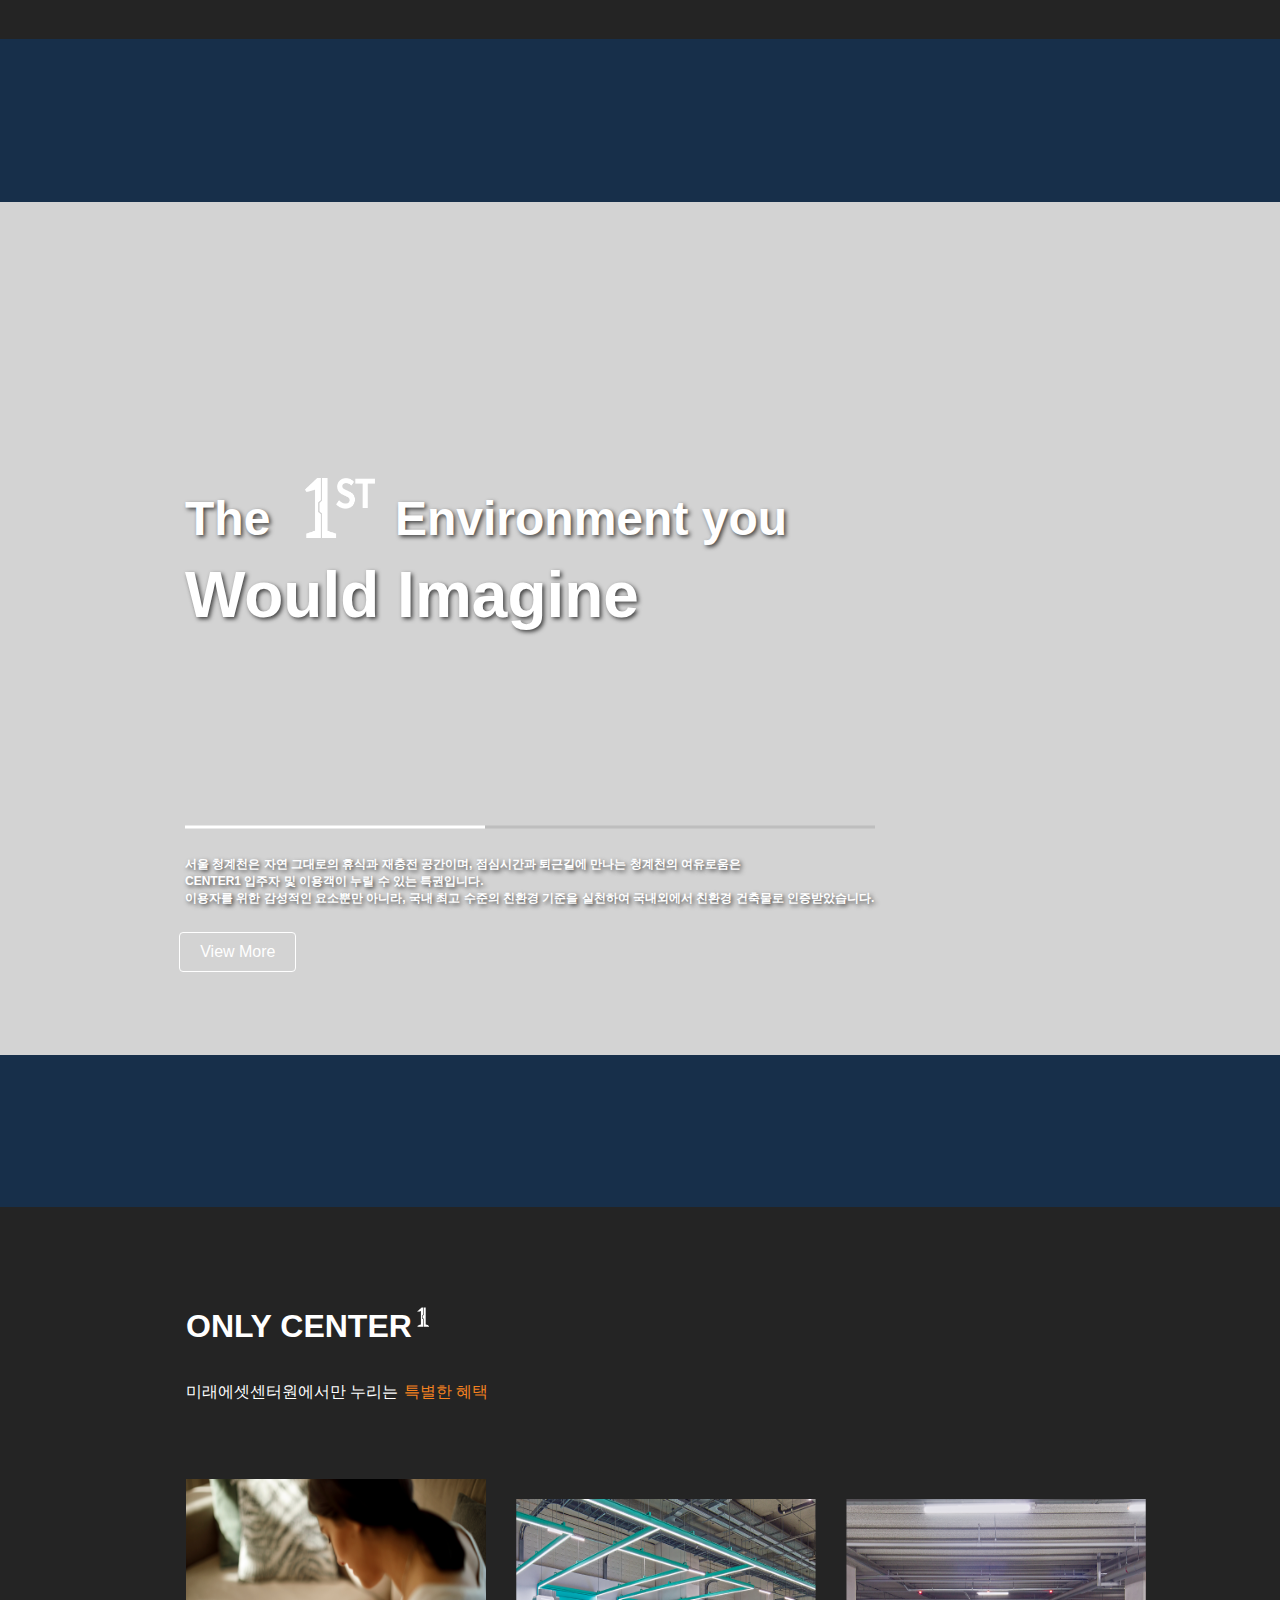
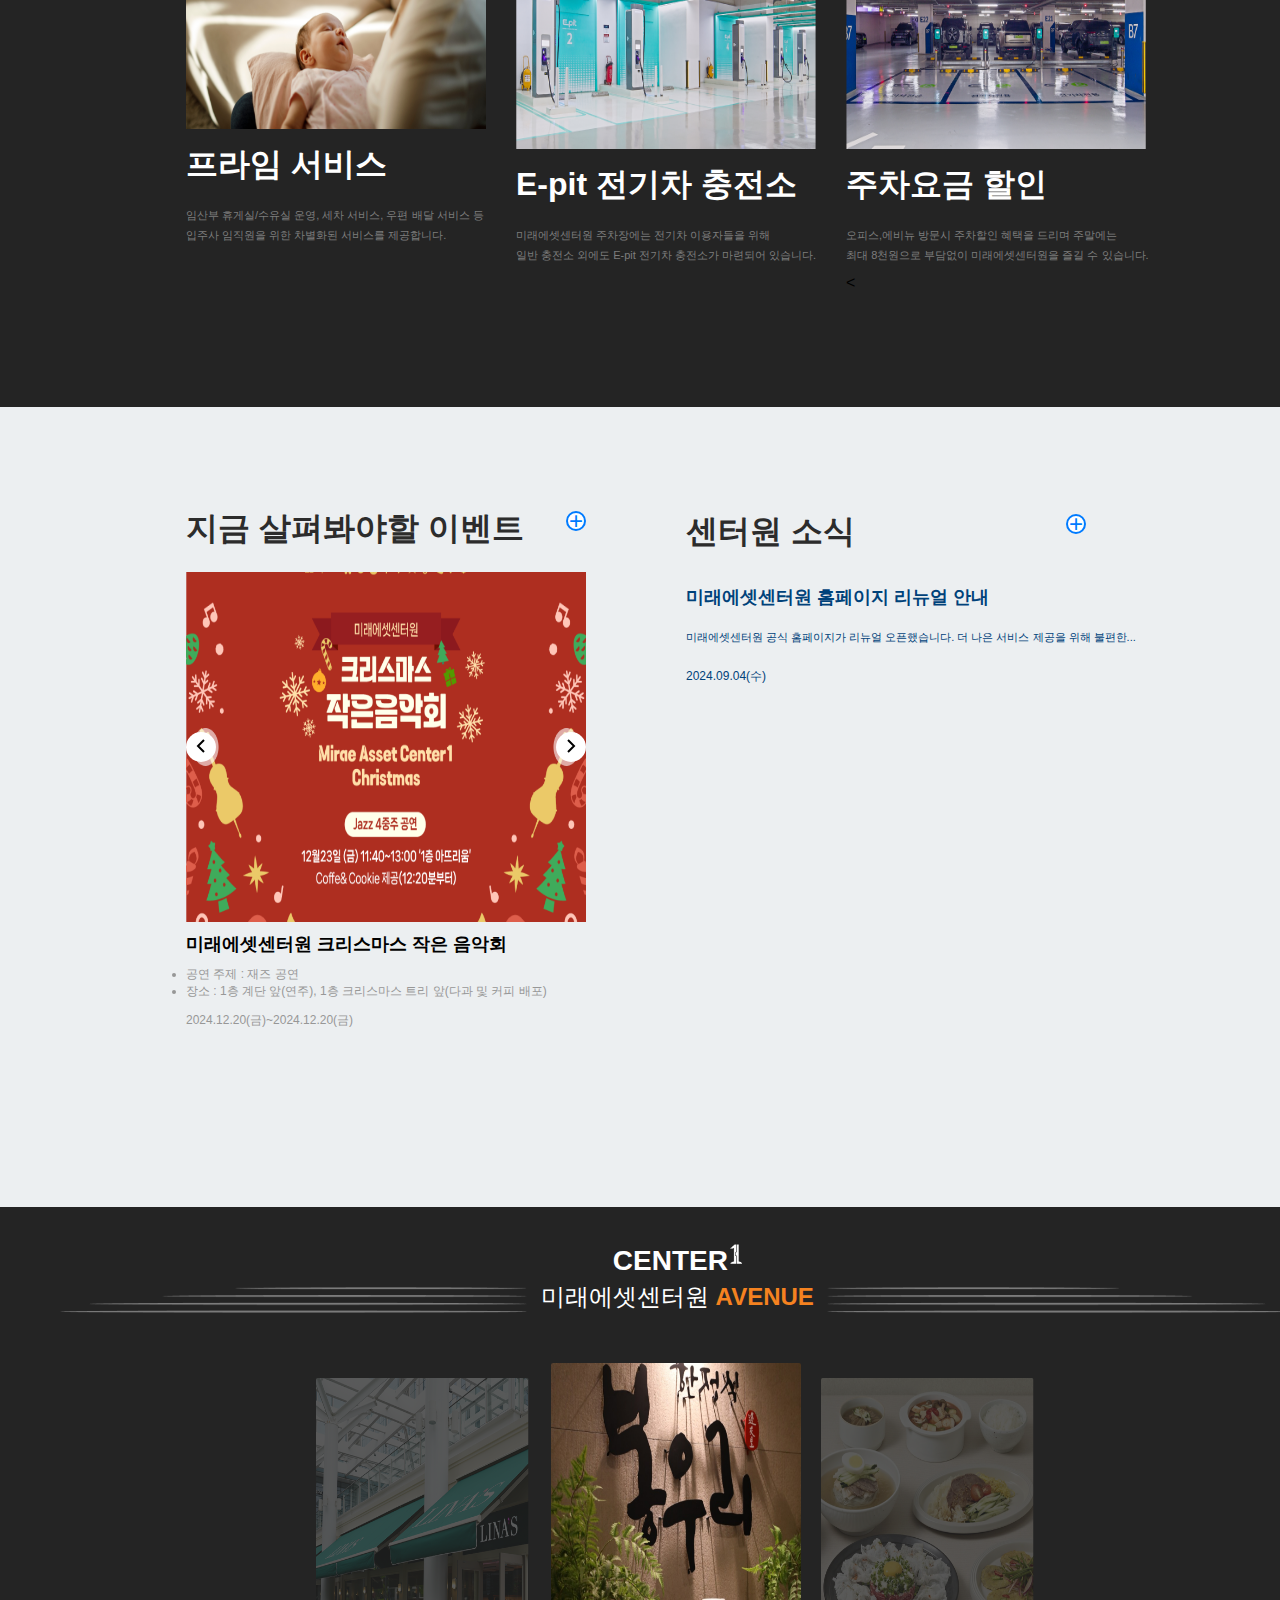
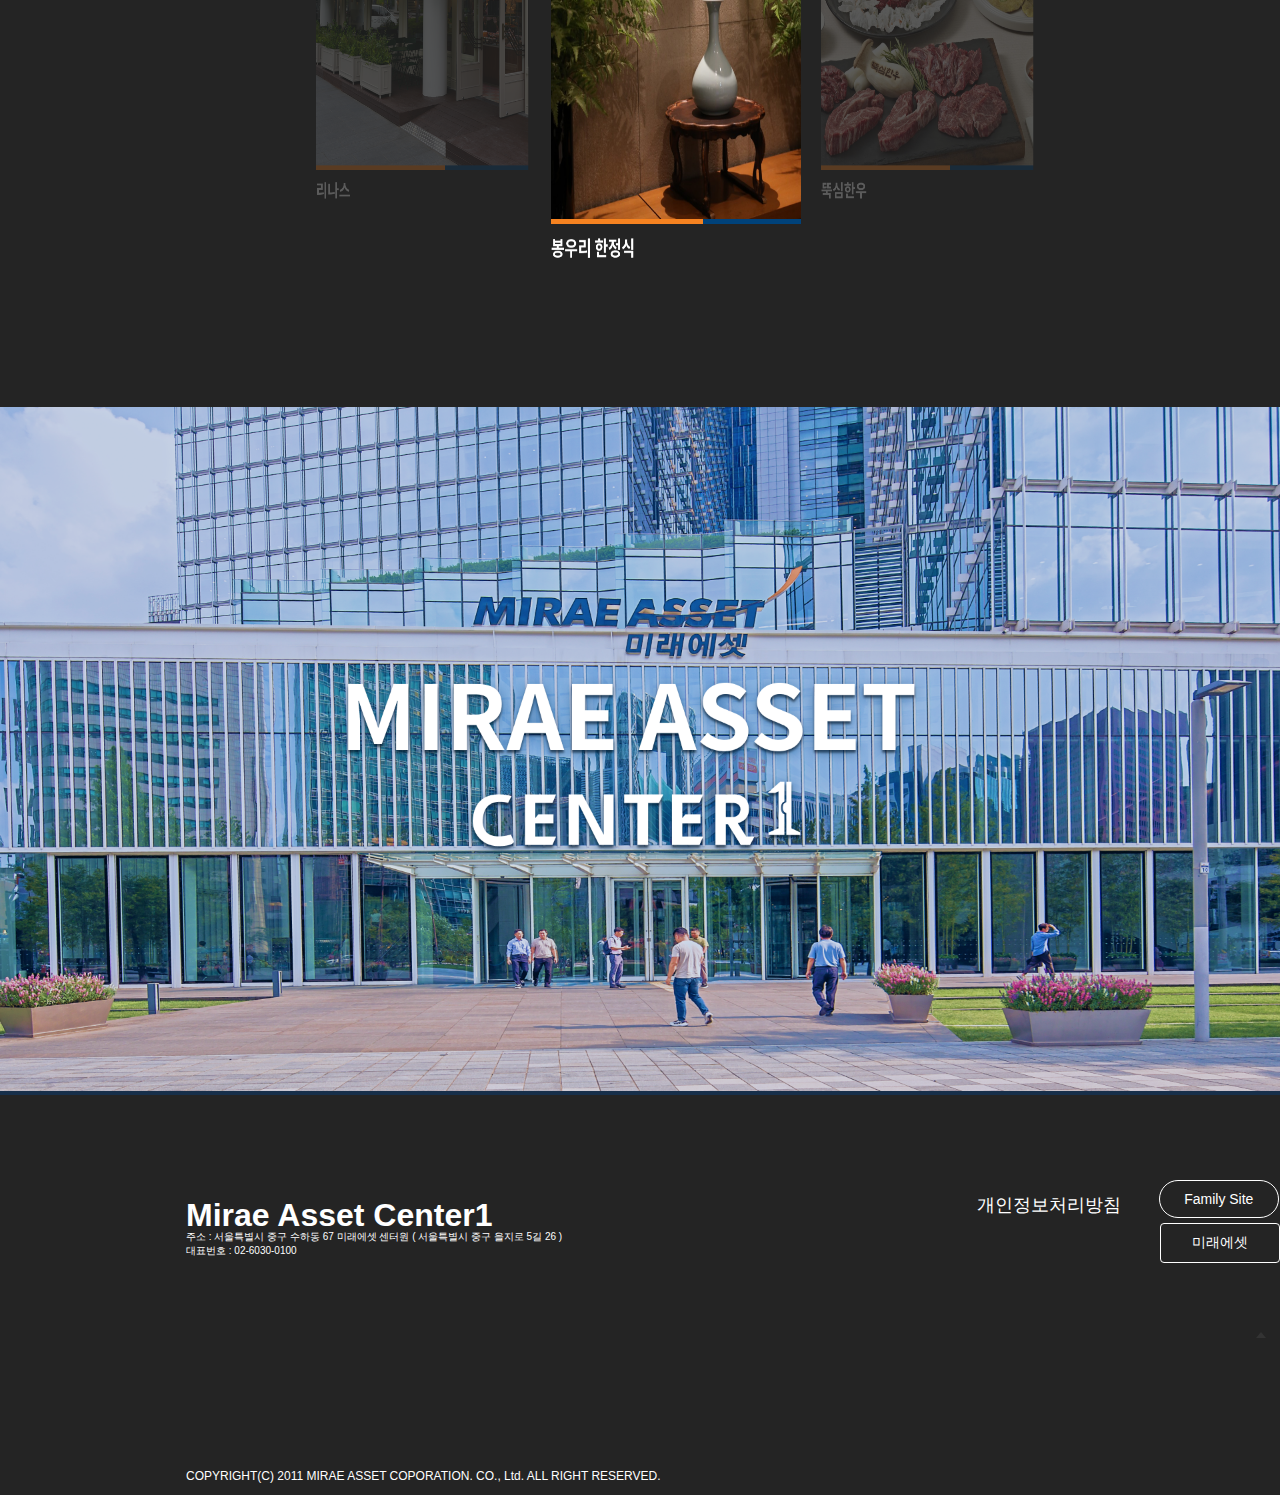
==== commit 5e37473b: "properly styled side scroll" ====
--- a/index.html
+++ b/index.html
@@ -550,94 +550,39 @@
             <p class="nextptagb">2024.09.04(수)</p>
           </div>
           <!-- SIDE SCROLL ICONS STARTS HERE -->
-          <div
-            style="
-              position: fixed;
-              top: 50%;
-              right: 2%;
-              height: 250px;
-              width: 60px;
-              z-index: 1000;
-              display: none;
-            "
-          >
+          <div class="sidescroll_container">
+            <div class="hedset_container">
+              <img
+                class="hedset_image"
+                src="assets/headset.png"
+                alt="image"
+                style=""
+              />
+              <p class="headset_writeup">주요문의처</p>
+            </div>
+
+            <div class="book_container">
+              <img class="book_image" src="assets/book.png" alt="image" />
+              <p class="book_writeup">임대문의</p>
+            </div>
+            <div class="calender_container" style="">
+              <img
+                class="calender_image"
+                src="assets/calender.png"
+                alt="image"
+              />
+              <p class="calender_writeup">방문예약</p>
+            </div>
             <div
-              style="
-                background-color: #00427a;
-                height: 65px;
-                width: 60px;
-                border-radius: 8px;
-                padding-top: 5px;
-              "
-            >
-              <img
-                src="assets/headset.png"
-                alt="image"
-                style="display: block; margin: 0 auto"
-              />
-              <p style="color: #ffffff; font-size: 10px; text-align: center">
-                주요문의처
-              </p>
-            </div>
-
-            <div
-              style="
-                background-color: #ffffff;
-                height: 65px;
-                width: 60px;
-                border-radius: 8px;
-                margin-top: 10px;
-                padding-top: 5px;
-              "
-            >
-              <img
-                src="assets/book.png"
-                alt="image"
-                style="display: block; margin: 0 auto"
-              />
-              <p style="color: #00427a; font-size: 10px; text-align: center">
-                임대문의
-              </p>
-            </div>
-            <div
-              style="
-                background-color: #ffffff;
-                height: 65px;
-                width: 60px;
-                border-radius: 8px;
-                margin-top: 10px;
-                padding-top: 5px;
-              "
-            >
-              <img
-                src="assets/calender.png"
-                alt="image"
-                style="display: block; margin: 0 auto"
-              />
-              <p style="color: #00427a; font-size: 10px; text-align: center">
-                방문예약
-              </p>
-            </div>
-            <div
-              style="
-                background-color: #ffffff;
-                height: 65px;
-                width: 60px;
-                border-radius: 8px;
-                margin-top: 10px;
-                padding-top: 5px;
-                cursor: pointer;
-              "
+              class="top_button_container"
               onclick="window.scrollTo({top: 0, behavior: 'smooth'})"
             >
               <img
+                class="top_button_image"
                 src="assets/download.png"
                 alt="image"
-                style="display: block; margin: 0 auto"
-              />
-              <p style="color: #00427a; font-size: 10px; text-align: center">
-                TOP
-              </p>
+              />
+              <p class="top_button_writeup">TOP</p>
             </div>
           </div>
           <!-- SIDE SCROLL ICONS ENDS HERE -->
--- a/assets/css/styles.css
+++ b/assets/css/styles.css
@@ -17,21 +17,6 @@
 /* Header styling starts here */
 
 /* Style the navbar */
-/* nav {
-  border-top: none;
-  border-bottom: none;
-  background-color: #172f4a; 
-}
-nav ul {
-  list-style: none;
-  border: none;
-}
-
-nav ul li a {
-  color: white;
-  text-decoration: none;
-} */
-
 .navbar {
   display: flex;
   justify-content: space-between;
@@ -103,6 +88,93 @@
 }
 
 /* Header styling ends here */
+
+/* SIDE SCROLL ICONS STYLING STARTS HERE  */
+.sidescroll_container {
+  position: fixed;
+  top: 50%;
+  right: 2%;
+  height: 250px;
+  width: 60px;
+  z-index: 1000;
+  /* display: none; */
+}
+
+.hedset_container {
+  background-color: #00427a;
+  height: 65px;
+  width: 60px;
+  border-radius: 8px;
+  padding-top: 5px;
+}
+
+.hedset_image {
+  display: block;
+  margin: 0 auto;
+}
+.headset_writeup {
+  color: #ffffff;
+  font-size: 10px;
+  text-align: center;
+}
+
+.book_container {
+  background-color: #ffffff;
+  height: 65px;
+  width: 60px;
+  border-radius: 8px;
+  margin-top: 10px;
+  padding-top: 5px;
+}
+
+.book_image {
+  display: block;
+  margin: 0 auto;
+}
+.book_writeup {
+  color: #00427a;
+  font-size: 10px;
+  text-align: center;
+}
+
+.calender_container {
+  background-color: #ffffff;
+  height: 65px;
+  width: 60px;
+  border-radius: 8px;
+  margin-top: 10px;
+  padding-top: 5px;
+}
+
+.calender_image {
+  display: block;
+  margin: 0 auto;
+}
+.calender_writeup {
+  color: #00427a;
+  font-size: 10px;
+  text-align: center;
+}
+
+.top_button_container {
+  background-color: #ffffff;
+  height: 65px;
+  width: 60px;
+  border-radius: 8px;
+  margin-top: 10px;
+  padding-top: 5px;
+  cursor: pointer;
+}
+.top_button_image {
+  display: block;
+  margin: 0 auto;
+}
+.top_button_writeup {
+  color: #00427a;
+  font-size: 10px;
+  text-align: center;
+}
+/* SIDE SCROLL ICONS STYLING ENDS HERE  */
 
 /* FIRSTDIV STARTS HERE */
 .firstdiv_container {
@@ -430,8 +502,6 @@
   position: relative;
   padding-top: 14%;
 }
-
-
 
 .slider-container {
   position: relative;
@@ -1159,7 +1229,6 @@
   .world-image {
     display: none;
   }
-  /*  */
 }
 
 @media only screen and (max-width: 768px) {
@@ -1307,7 +1376,7 @@
   }
 
   main {
-    margin-top: 70px;
+    margin-top: 2px;
   }
 
   .slider_dimensions_inner_two {
@@ -1352,7 +1421,7 @@
   }
 
   .horizontal_line {
-    left: 56%;
+    left: 72%;
   }
 
   .horizontal_line_aone {
@@ -1364,7 +1433,7 @@
   }
 
   .text-overlaythreea {
-    left: 33%;
+    left: 50%;
     width: 350px;
   }
 
@@ -1383,6 +1452,7 @@
   /* FORTHDIV RESPOJNSIVENESS STARTS HERE */
   .forthdiv {
     height: 1800px;
+    margin-top: 1%;
   }
   .two_text_inarow {
     flex-direction: column;
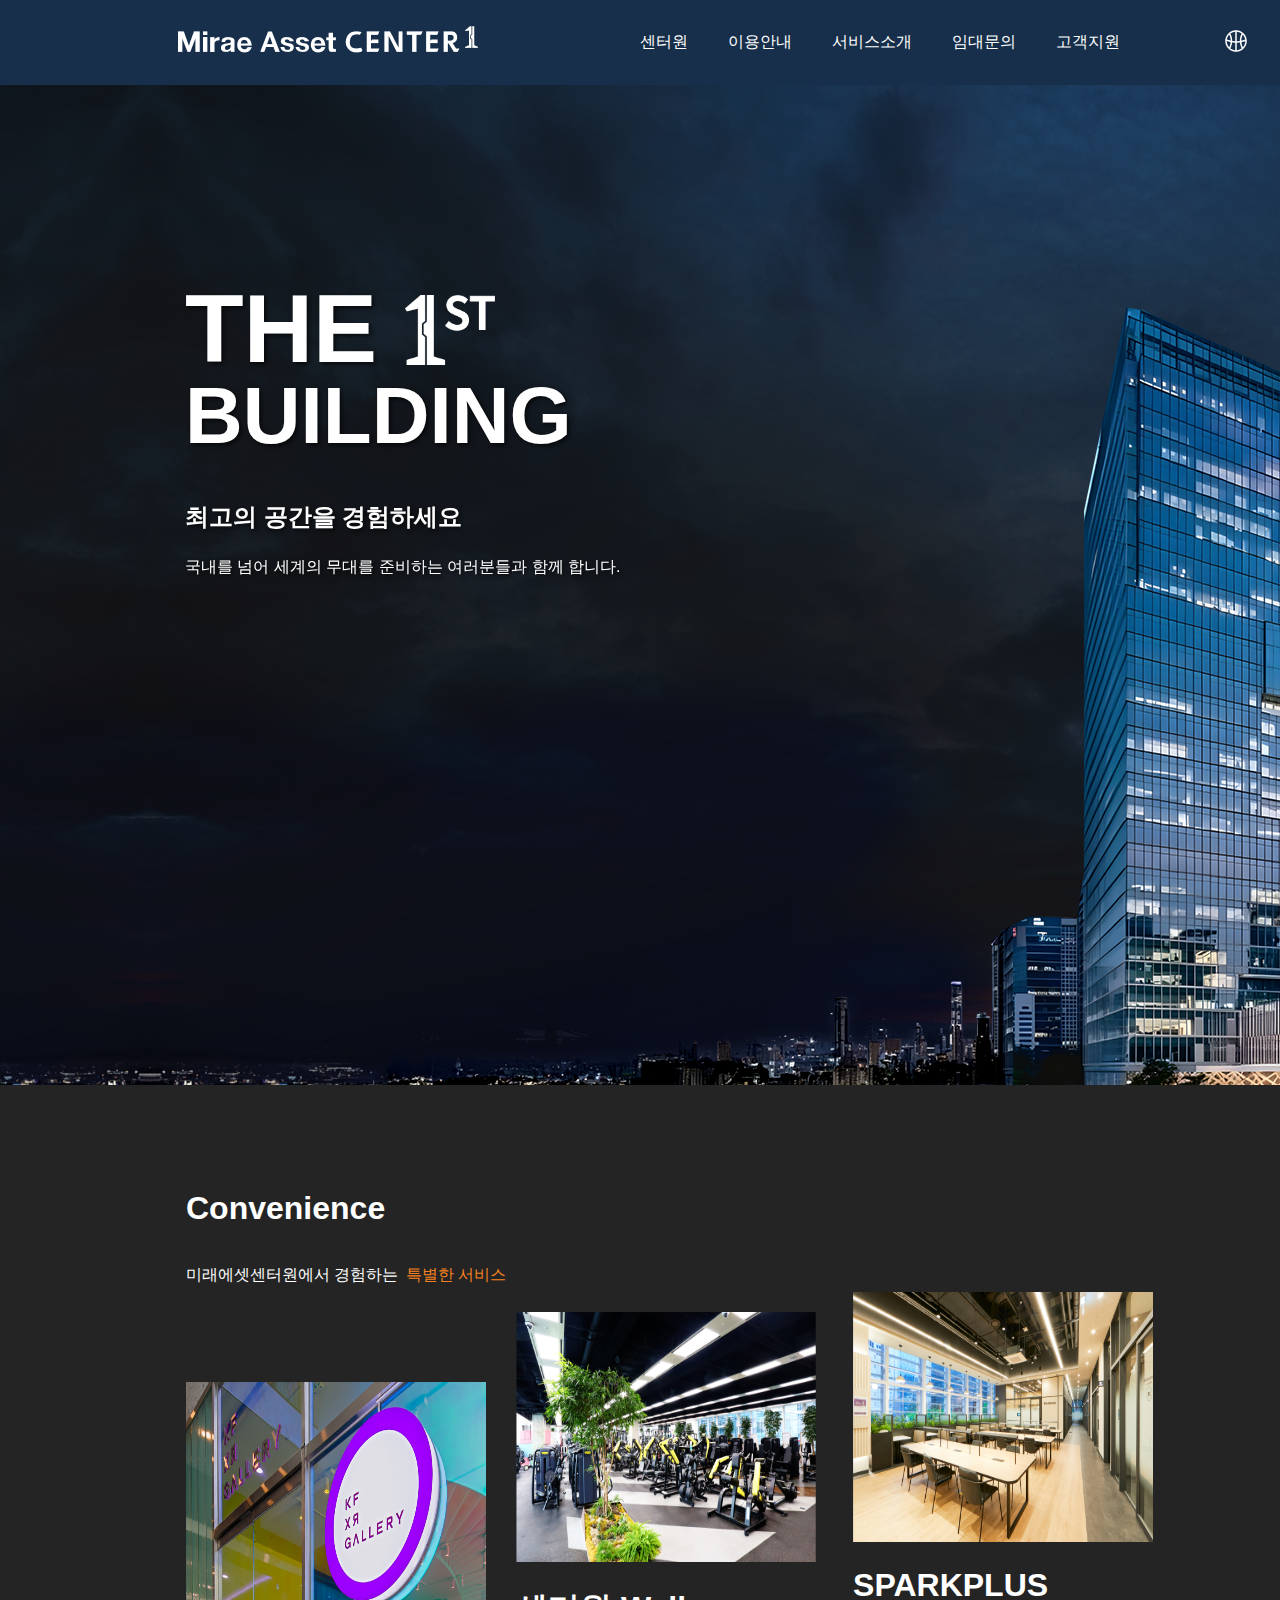
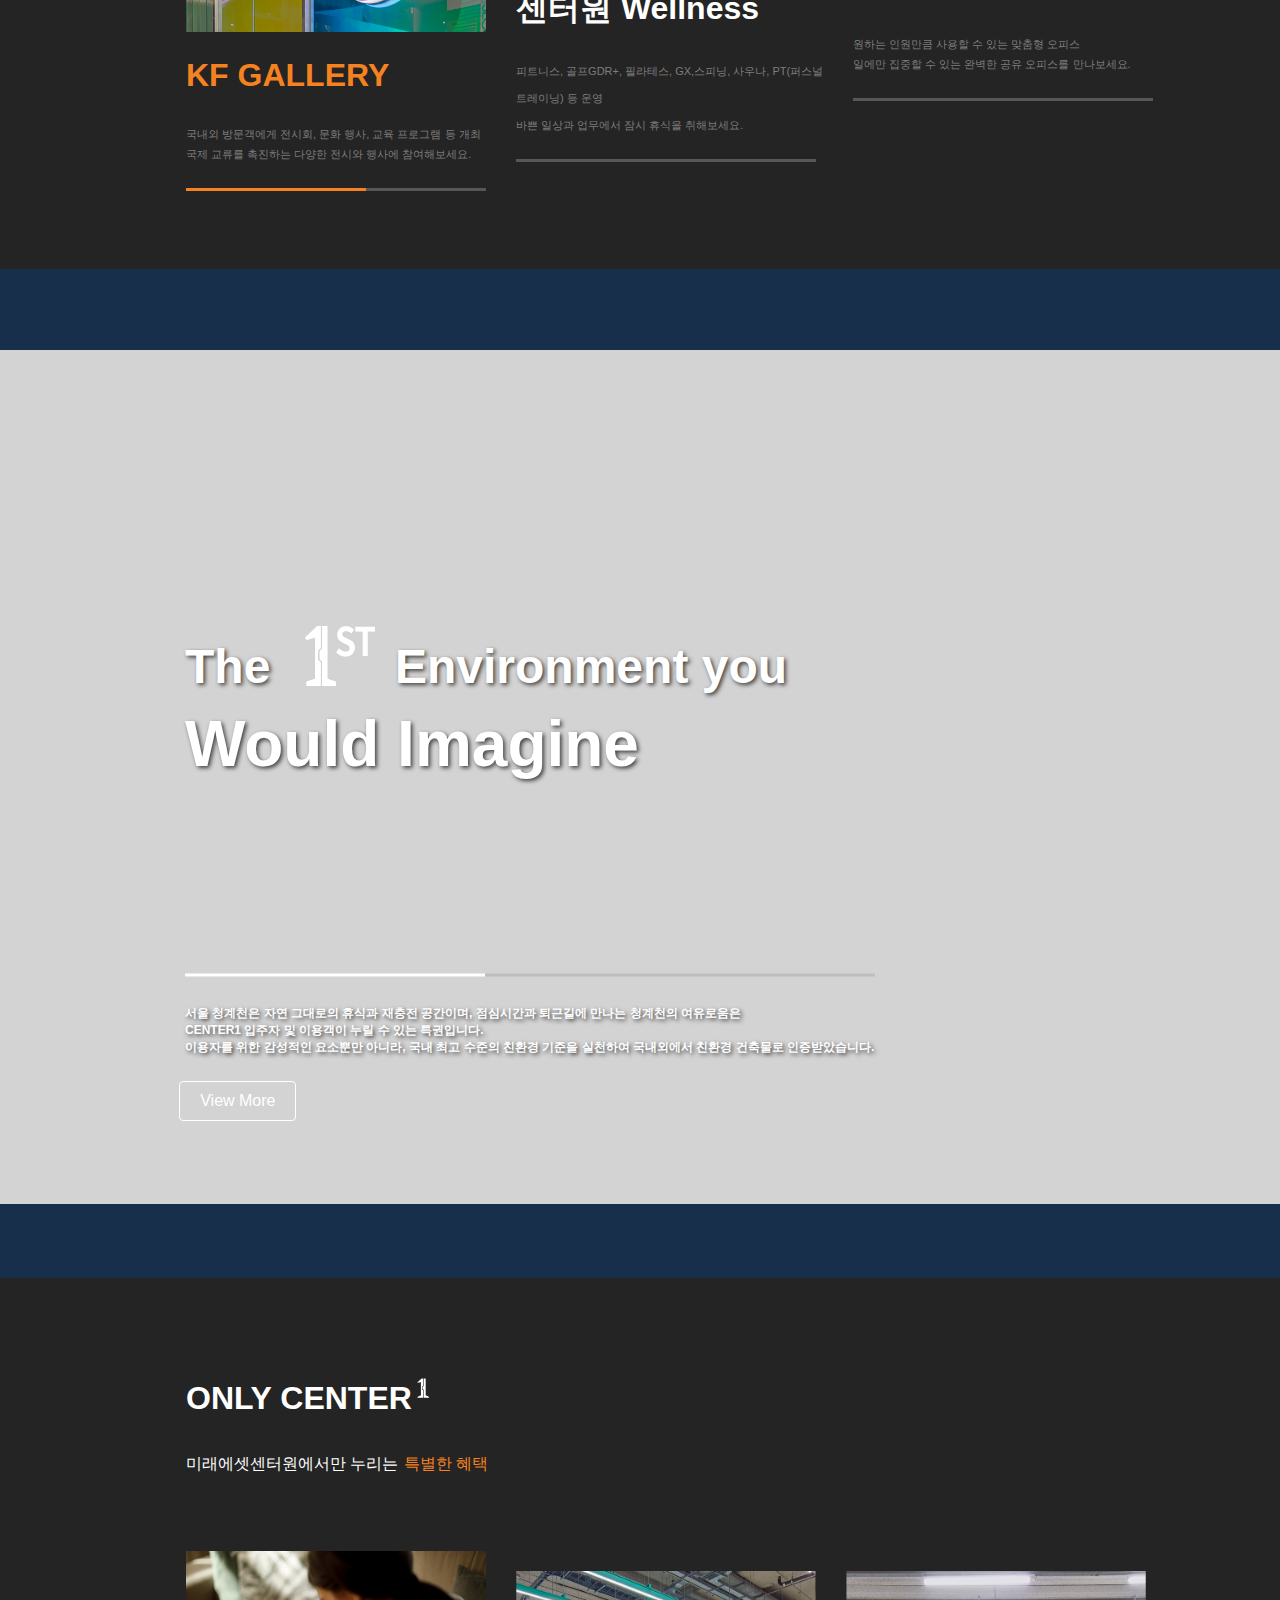
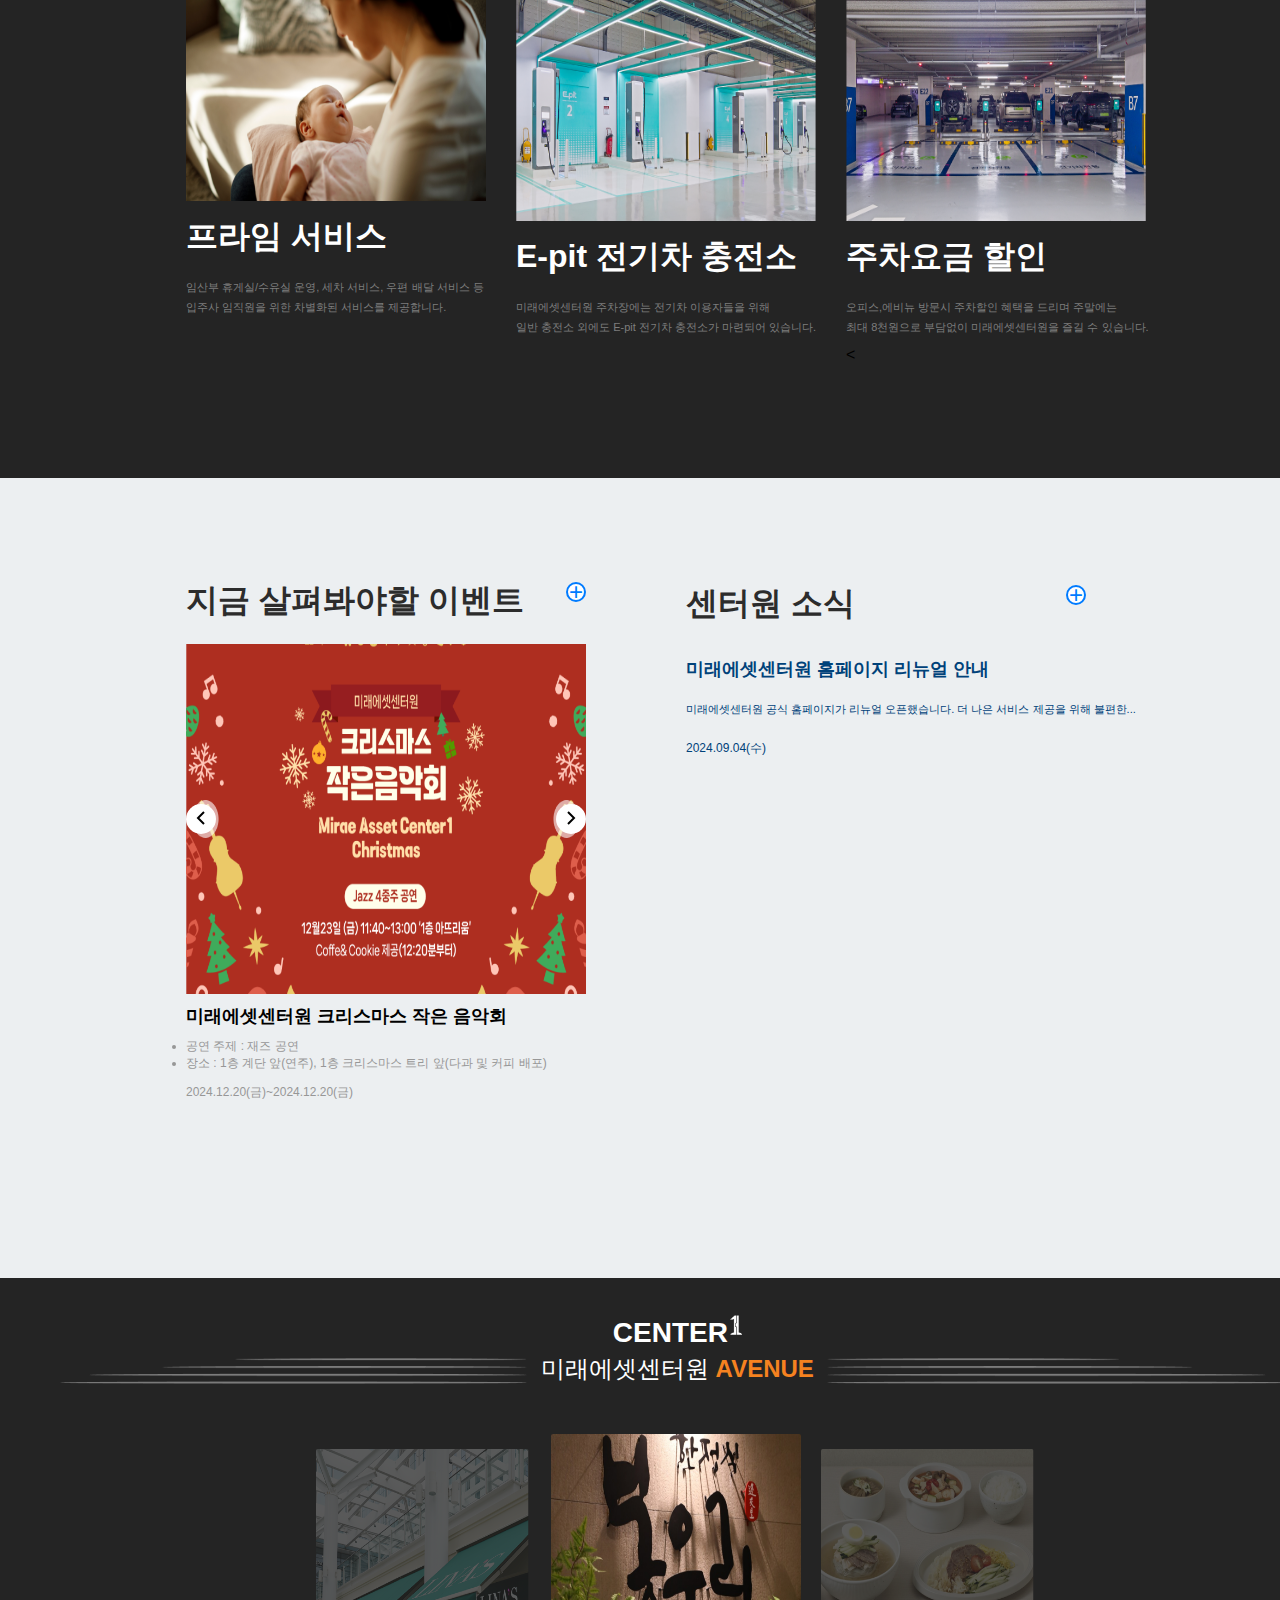
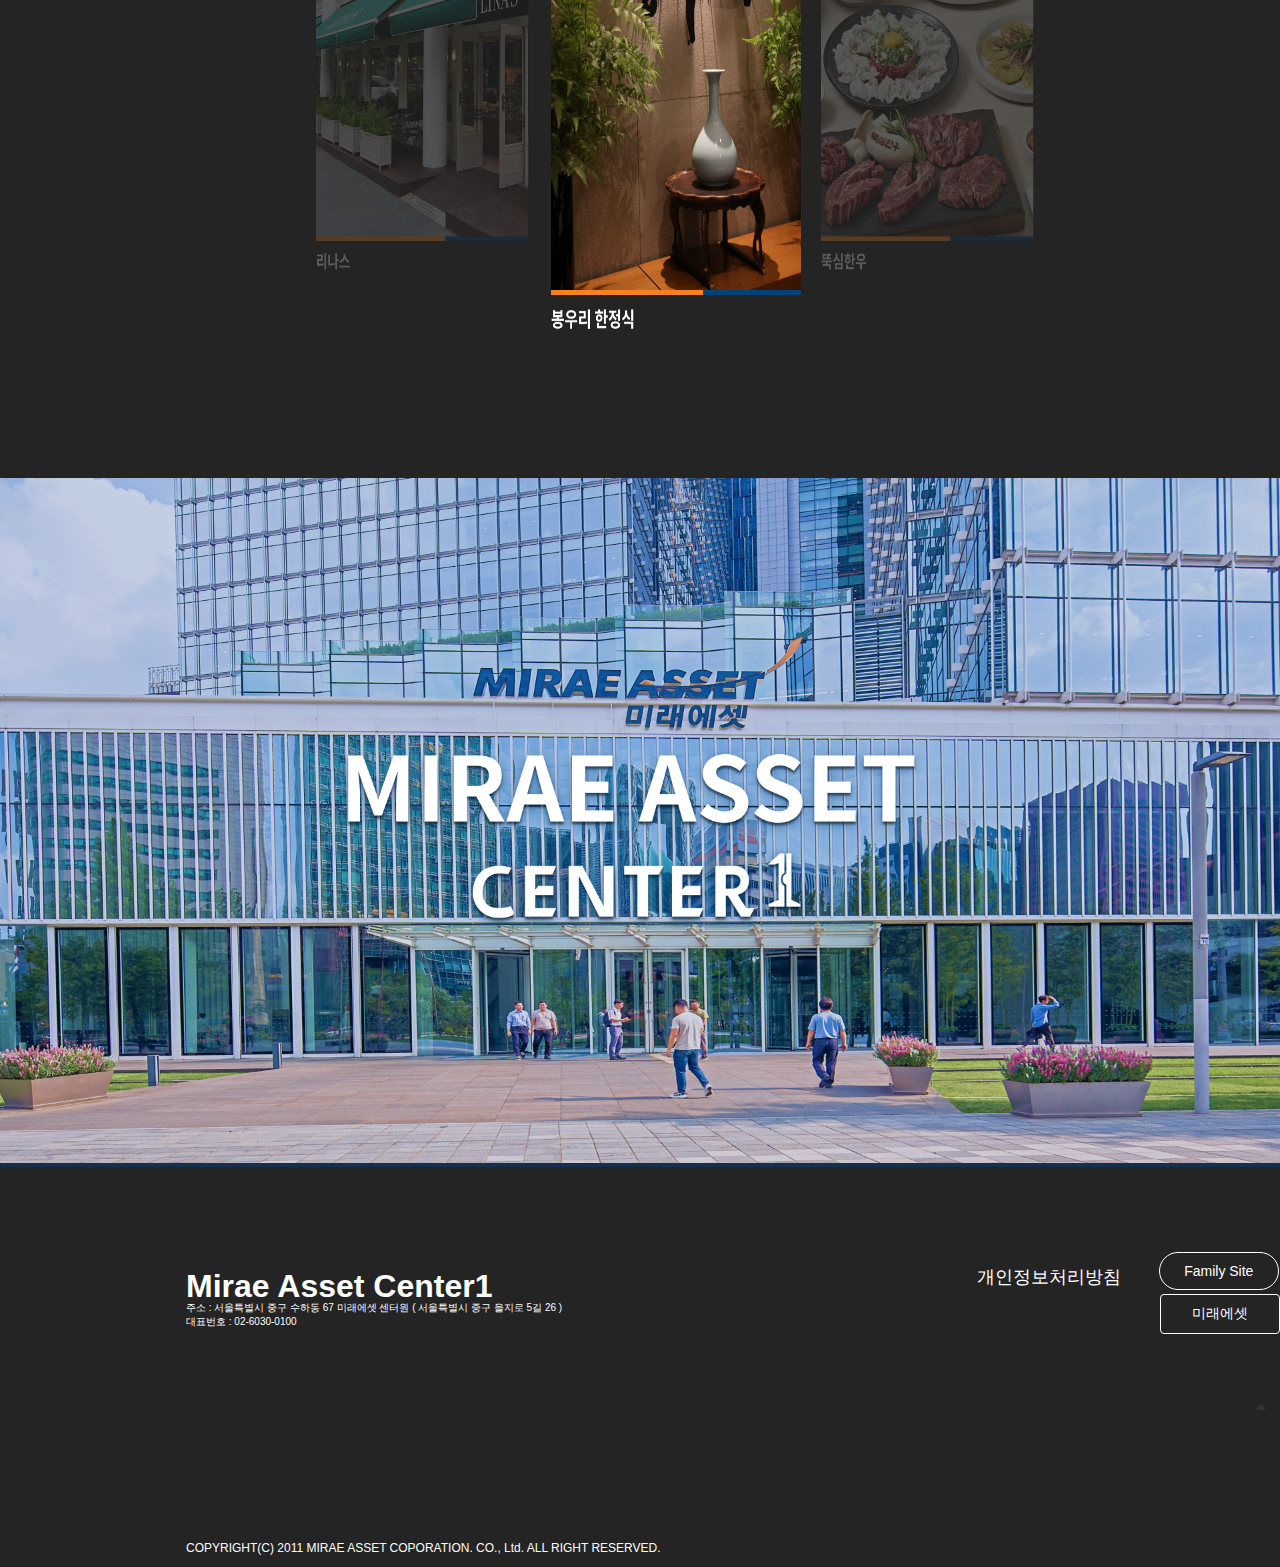
==== commit 89c89a76: "latest push on the completed project" ====
--- a/index.html
+++ b/index.html
@@ -713,4 +713,4 @@
     <script src="newscript.js"></script>
     <script src="nav.js"></script>
   </body>
-</html>
+</html>--- a/assets/css/styles.css
+++ b/assets/css/styles.css
@@ -3,7 +3,7 @@
 /* Set background image for the whole body */
 
 body {
-  margin: 0 auto;
+  margin: 0;
   padding: 0;
   font-family: Arial, sans-serif;
   height: 100vh;
@@ -194,7 +194,7 @@
 }
 
 .imagepics_writeup_firstdiv {
-  width: 1350px;
+  width: auto;
 }
 
 .firstdiv {
@@ -353,7 +353,7 @@
   display: flex;
   flex-direction: column;
   background-color: #242424;
-  margin-top: 12%;
+  margin-top: 30%;
   width: 1550px;
 }
 
@@ -363,7 +363,7 @@
   display: flex;
   flex-direction: column;
   background-color: #242424;
-  margin-top: 10%;
+  margin-top: 4%;
   width: 1550px;
 }
 
@@ -472,7 +472,7 @@
   display: flex;
   justify-content: center;
   align-items: center;
-  margin-top: 140px;
+  margin-top: 58px;
 }
 
 .slider-dimensions {
@@ -602,84 +602,6 @@
 /* Carousel styling ends here */
 
 /* THIRDDIV ENDS HERE */
-
-/* Another Carousel starts here */
-/* * {
-  padding: 0;
-  margin: 0;
-} */
-
-/* body {
-  overflow-x: hidden;
-  background: #fed5c8;
-} */
-
-/* .list {
-  height: 200px;
-  position: absolute;
-  top: 50%;
-  left: 50%;
-  transform: translate(-50%, -50%);
-}
-
-.list li {
-  list-style-type: none;
-
-  width: 200px;
-  height: 200px;
-  opacity: 0.25;
-  position: absolute;
-  left: 50%;
-  margin-left: -100px;
-  border-radius: 2px;
-  background: #9c89b8;
-  transition: transform 1s, opacity 1s;
-}
-
-.list .act {
-  opacity: 1;
-}
-
-.list .prev,
-.list .next {
-  cursor: pointer;
-}
-
-.list .prev {
-  transform: translateX(-220px) scale(0.85);
-}
-
-.list .next {
-  transform: translateX(220px) scale(0.85);
-}
-
-.list .hide {
-  transform: translateX(-420px) scale(0.85);
-}
-
-.list .new-next {
-  transform: translateX(420px) scale(0.85);
-}
-
-.list .hide,
-.list .new-next {
-  opacity: 0;
-  transition: opacity 0.5s, transform 0.5s;
-}
-
-.swipe {
-  width: 270px;
-  height: 200px;
-  position: absolute;
-  background-color: green;
-  border-radius: 2px;
-  top: 50%;
-  left: 50%;
-  transform: translate(-50%, -50%);
-  opacity: 0;
-} */
-
-/* Another carousel ends here */
 
 /* FORTHDIV  STARTS HERE */
 .picimageone_forthdiv {
@@ -1119,16 +1041,6 @@
 .view-more-buttonb:hover {
   background-color: rgba(255, 255, 255, 0.2);
 }
-/* .view-more-buttonb {
-  background-color: transparent;
-  border: 1px solid #fff;
-  color: #fff;
-  border: white;
-  padding: 10px 20px;
-  font-size: 16px;
-  cursor: pointer;
-  position: relative;
-} */
 
 .caret {
   position: absolute;
@@ -1617,4 +1529,4 @@
   }
   /* LASTDIV RESPONSIVENESS ENDS HERE */
 }
-/* RESPONSIVENESS ENDS HERE */
+/* RESPONSIVENESS ENDS HERE */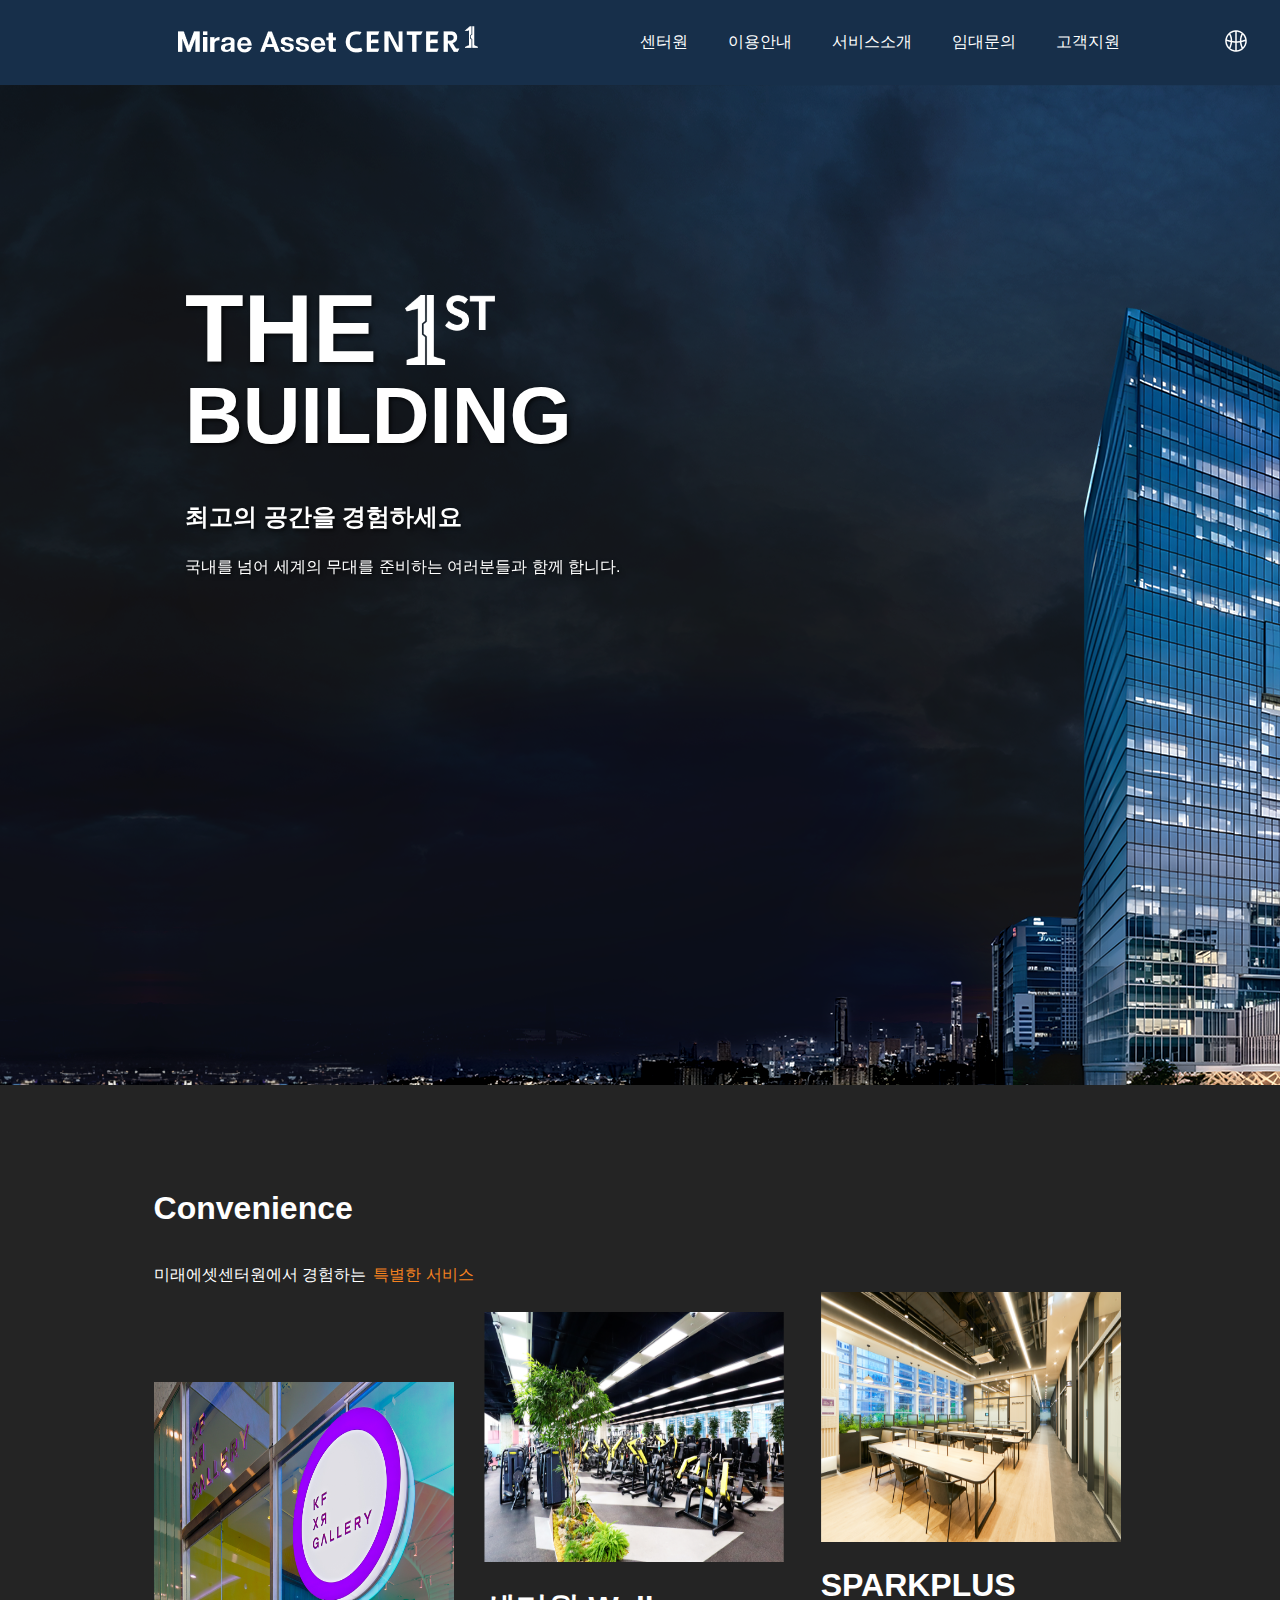
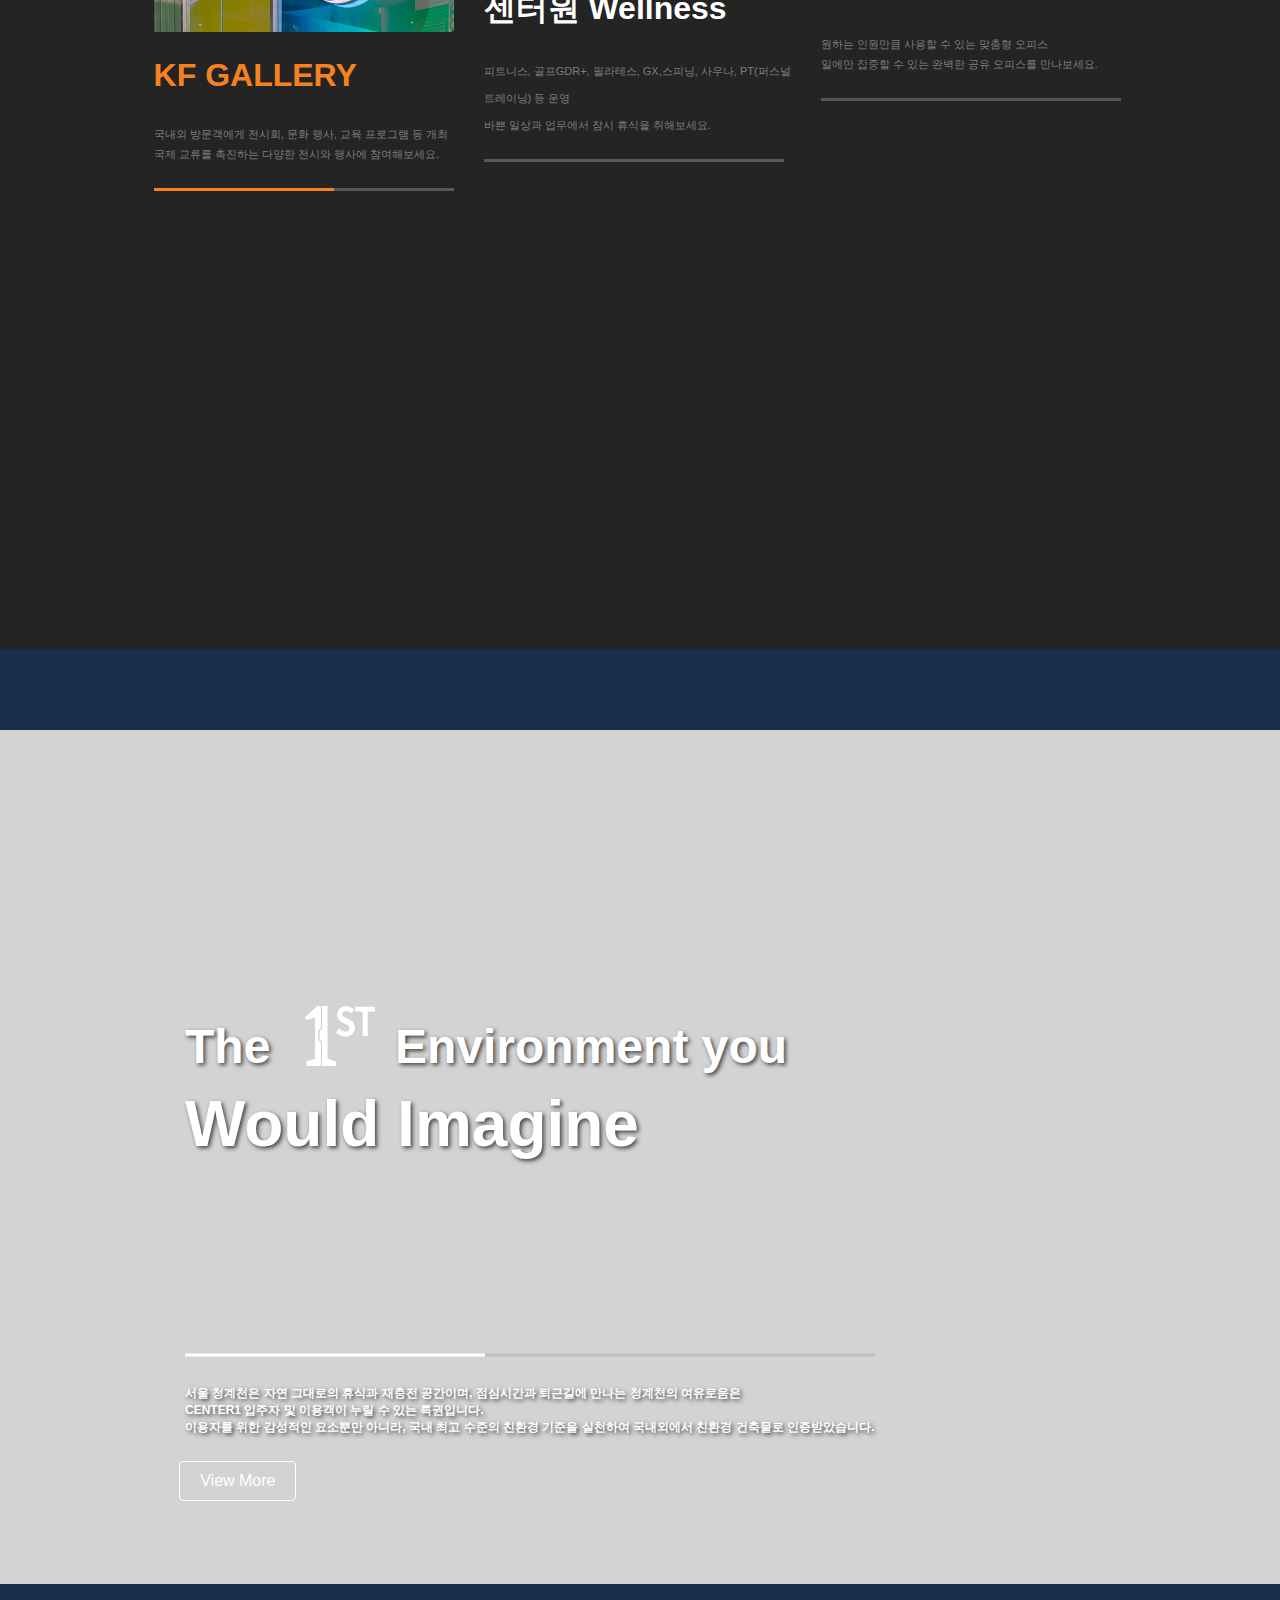
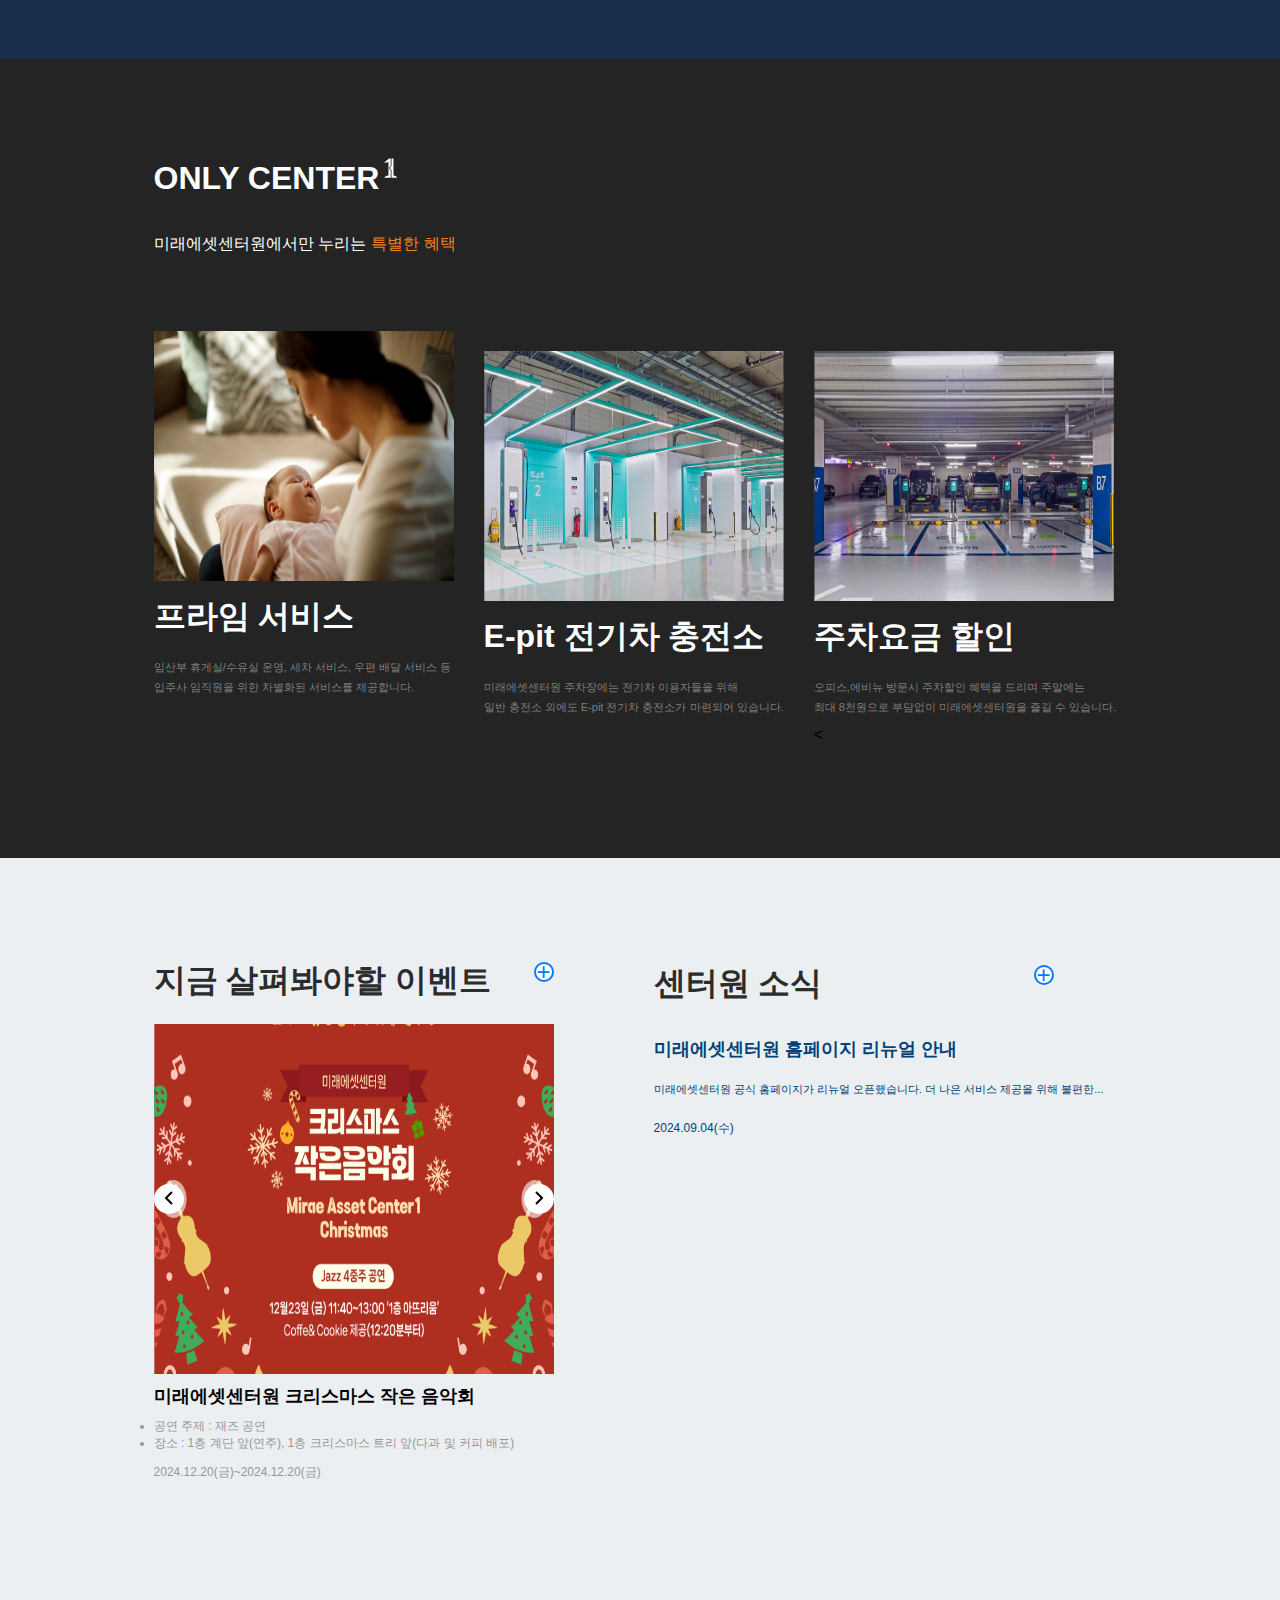
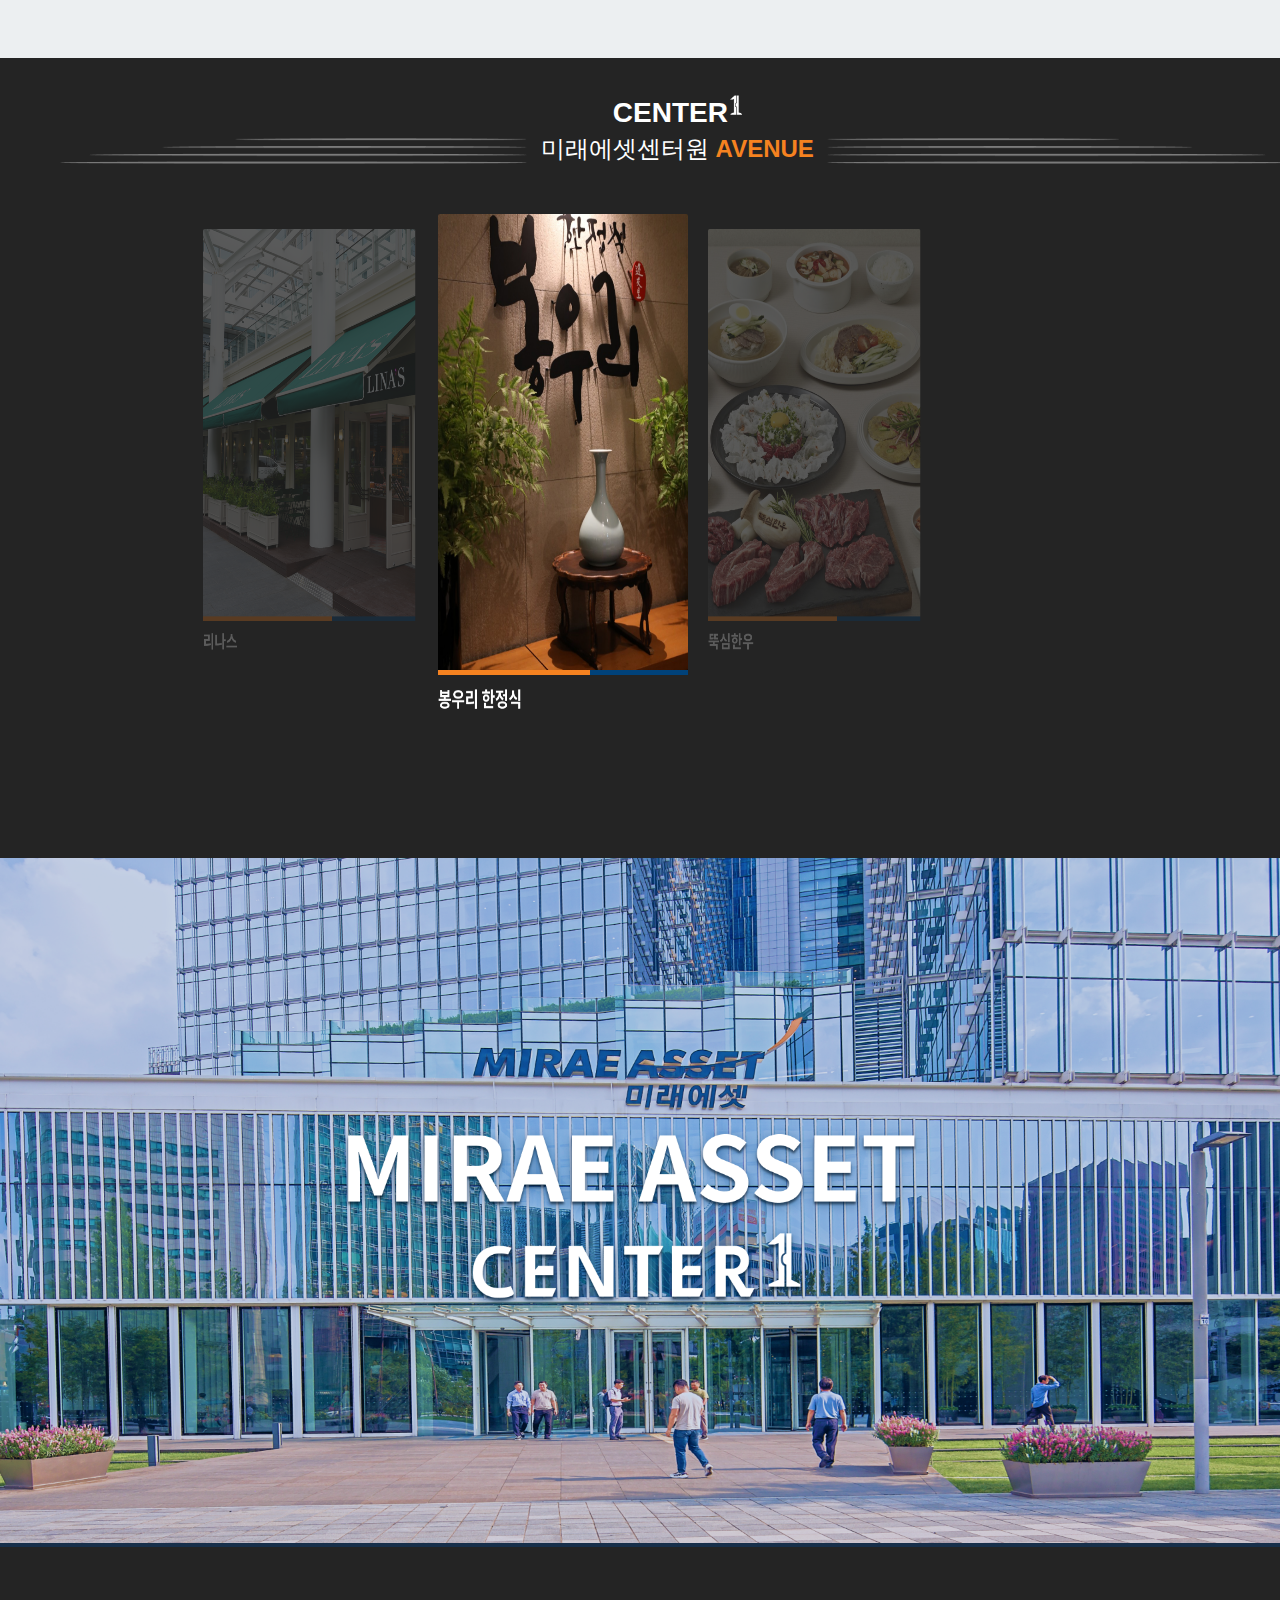
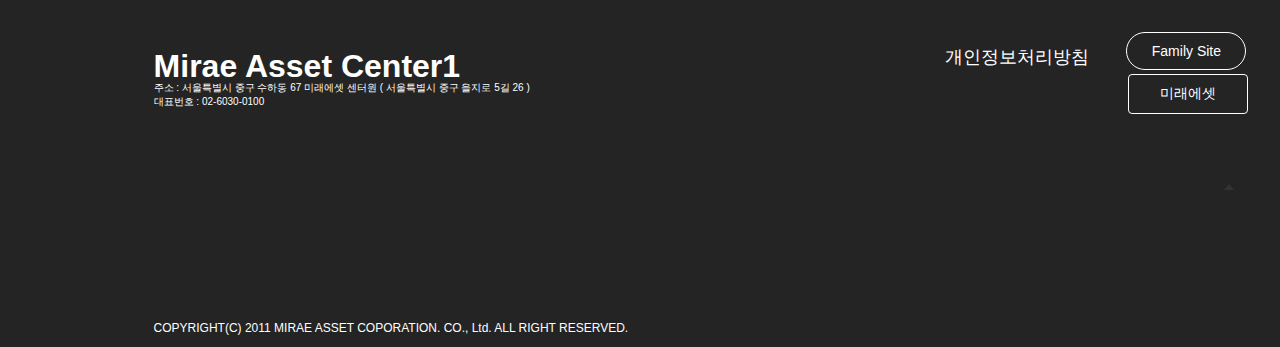
==== commit f39327f4: "last update from office pc" ====
--- a/index.html
+++ b/index.html
@@ -9,83 +9,11 @@
     <!-- Make sure this path is correct -->
   </head>
   <body>
-    <!-- <nav>
-      <ul>
-        <div class="logo">
-          <img src="assets/logo.png" alt="Website Logo" />
-        </div>
-
-        <li><a href="#home">센터원</a></li>
-        <li><a href="#about">이용안내</a></li>
-        <li><a href="#services">서비스소개</a></li>
-        <li><a href="#projects">임대문의</a></li>
-        <li><a href="#contact">고객지원</a></li>
-
-        <li class="world-image">
-          <a href="#world-link">
-            <img src="assets/world.png" alt="World Image" />
-          </a>
-        </li>
-      </ul>
-    </nav> -->
-    <!-- <nav>
-      <ul
-        style="
-          display: flex;
-          justify-content: space-between;
-          align-items: center;
-          padding: 0 20px;
-          list-style: none;
-        "
-      >
-        <div class="logo" style="padding-left: 10%">
-          <img src="assets/logo.png" alt="Website Logo" />
-        </div>
-
-        <div style="display: flex; gap: 20px">
-          <li style="color: white">
-            <a href="#home" style="color: white; text-decoration: none"
-              >센터원</a
-            >
-          </li>
-          <li style="color: white">
-            <a href="#about" style="color: white; text-decoration: none"
-              >이용안내</a
-            >
-          </li>
-          <li style="color: white">
-            <a href="#services" style="color: white; text-decoration: none"
-              >서비스소개</a
-            >
-          </li>
-          <li style="color: white">
-            <a href="#projects" style="color: white; text-decoration: none"
-              >임대문의</a
-            >
-          </li>
-          <li style="color: white">
-            <a href="#contact" style="color: white; text-decoration: none"
-              >고객지원</a
-            >
-          </li>
-        </div>
-
-        <li class="world-image">
-          <a href="#world-link">
-            <img
-              src="assets/world.png"
-              alt="World Image"
-              style="margin-left: -80%"
-            />
-          </a>
-        </li>
-      </ul>
-    </nav> -->
-
+    
     <nav class="navbar">
       <div class="logo">
         <a href="#">
-          <img src="assets/logo.png" alt="Website Logo" />
+          <img src="assets/images/logo.png" alt="Website Logo" />
         </a>
       </div>
 
@@ -106,7 +34,7 @@
 
       <div class="world-image">
         <a href="#world-link">
-          <img src="assets/world.png" alt="World Image" />
+          <img src="assets/images/world.png" alt="World Image" />
         </a>
       </div>
     </nav>
@@ -116,7 +44,7 @@
     <div class="firstdiv_container">
       <div class="text-overlay">
         <h1 class="the">THE</h1>
-        <img class="writeupimage" src="assets/1st.png" alt="Image" />
+        <img class="writeupimage" src="assets/images/1st.png" alt="Image" />
       </div>
       <div class="text-overlaytwo">
         <h1 class="buildingtext">BUILDING</h1>
@@ -130,7 +58,7 @@
       </div>
       <div>
         <img
-          src="assets/pics.png"
+          src="assets/images/pics.png"
           alt="image"
           class="imagepics_writeup_firstdiv"
         />
@@ -152,7 +80,7 @@
             <div class="container">
               <img
                 class="picslinetwo"
-                src="assets/frameone (1).png"
+                src="assets/images/frameone (1).png"
                 alt="image"
               />
             </div>
@@ -178,7 +106,7 @@
             <div class="container">
               <img
                 class="picslinetwo"
-                src="assets/frameone (2).png"
+                src="assets/images/frameone (2).png"
                 alt="image"
               />
             </div>
@@ -200,7 +128,7 @@
             <div class="container">
               <img
                 class="picslinetwo"
-                src="assets/frameone (3).png"
+                src="assets/images/frameone (3).png"
                 alt="image"
               />
             </div>
@@ -231,11 +159,11 @@
       <div class="slider-container slider-dimensions">
         <div class="slider">
           <!-- FIRST SLIDER -->
-          <div data-img-url="assets/sliderone.jpeg" class="slider-dimensions">
+          <div data-img-url="assets/images/sliderone.jpeg" class="slider-dimensions">
             <div class="slider_dimensions_inner">
               <div class="text-overlay_slidertext_a">
                 <h1 class="theenvo">The</h1>
-                <img class="writeupimagetwo" src="assets/1st.png" alt="Image" />
+                <img class="writeupimagetwo" src="assets/images/1st.png" alt="Image" />
                 <h1 class="theenvonew">Environment you</h1>
               </div>
               <div class="text-overlaytwo_thirddiv_c">
@@ -264,11 +192,11 @@
             <button class="view-more-button">View More</button>
           </div>
           <!-- SECOND SLIDER -->
-          <div data-img-url="assets/slidertwo.jpeg" class="slider-dimensions">
+          <div data-img-url="assets/images/slidertwo.jpeg" class="slider-dimensions">
             <div class="slider_dimensions_inner">
               <div class="text-overlay_a">
                 <h1 class="theenvo">THE</h1>
-                <img class="writeupimagetwo" src="assets/1st.png" alt="Image" />
+                <img class="writeupimagetwo" src="assets/images/1st.png" alt="Image" />
                 <h1 class="theenvonew">Building you</h1>
               </div>
               <div class="text-overlaytwo_thirddiv_c">
@@ -298,11 +226,11 @@
             <button class="view-more-button">View More</button>
           </div>
           <!-- THIRD SLIDER -->
-          <div data-img-url="assets/sliderthree.jpeg" class="slider-dimensions">
+          <div data-img-url="assets/images/sliderthree.jpeg" class="slider-dimensions">
             <div class="slider_dimensions_inner">
               <div class="text-overlay_slidertext_a">
                 <h1 class="theenvo">THE</h1>
-                <img class="writeupimagetwo" src="assets/1st.png" alt="Image" />
+                <img class="writeupimagetwo" src="assets/images/1st.png" alt="Image" />
                 <h1 class="theenvonew">Impression you</h1>
               </div>
               <div class="text-overlaytwo_thirddiv_c">
@@ -331,11 +259,11 @@
             <button class="view-more-button">View More</button>
           </div>
           <!-- FOURTH SLIDER -->
-          <div data-img-url="assets/sliderfour.jpeg" class="slider-dimensions">
+          <div data-img-url="assets/images/sliderfour.jpeg" class="slider-dimensions">
             <div class="slider_dimensions_inner">
               <div class="text-overlay_slidertext_a">
                 <h1 class="theenvo">THE</h1>
-                <img class="writeupimagetwo" src="assets/1st.png" alt="Image" />
+                <img class="writeupimagetwo" src="assets/images/1st.png" alt="Image" />
                 <h1 class="theenvonew">Service you would</h1>
               </div>
               <div class="text-overlaytwo_thirddiv_c">
@@ -391,7 +319,7 @@
       <div class="secondcontainer">
         <div style="display: flex; flex-direction: row; gap: 5px; width: 300px">
           <h1 class="firtwriteup">ONLY CENTER</h1>
-          <img class="picimageone_forthdiv" src="assets/one.png" alt="image" />
+          <img class="picimageone_forthdiv" src="assets/images/one.png" alt="image" />
         </div>
         <div class="two_text_inarow">
           <p class="secondwriteup">미래에셋센터원에서만 누리는</p>
@@ -403,7 +331,7 @@
             <div class="container">
               <img
                 class="picslinetwo"
-                src="assets/Frame 1261159181 (2k).png"
+                src="assets/images/Frame 1261159181 (2k).png"
                 alt="image"
               />
             </div>
@@ -423,7 +351,7 @@
             <div class="container">
               <img
                 class="picslinetwo"
-                src="assets/Frame 1261159181 (3j).png"
+                src="assets/images/Frame 1261159181 (3j).png"
                 alt="image"
               />
             </div>
@@ -443,7 +371,7 @@
             <div class="container">
               <img
                 class="picslinetwo"
-                src="assets/Frame 1261159181 (4i).png"
+                src="assets/images/Frame 1261159181 (4i).png"
                 alt="image"
               />
             </div>
@@ -483,14 +411,14 @@
                 <div class="carousel-item active">
                   <img
                     class="picslinetwoB"
-                    src="assets/Frame 1261159181MN.png"
+                    src="assets/images/Frame 1261159181MN.png"
                     alt="image"
                   />
                 </div>
                 <div class="carousel-item">
                   <img
                     class="picslinetwoB"
-                    src="assets/Frame 1261159181 (1L).png"
+                    src="assets/images/Frame 1261159181 (1L).png"
                     alt="image"
                   />
                 </div>
@@ -554,7 +482,7 @@
             <div class="hedset_container">
               <img
                 class="hedset_image"
-                src="assets/headset.png"
+                src="assets/images/headset.png"
                 alt="image"
                 style=""
               />
@@ -562,13 +490,13 @@
             </div>
 
             <div class="book_container">
-              <img class="book_image" src="assets/book.png" alt="image" />
+              <img class="book_image" src="assets/images/book.png" alt="image" />
               <p class="book_writeup">임대문의</p>
             </div>
             <div class="calender_container" style="">
               <img
                 class="calender_image"
-                src="assets/calender.png"
+                src="assets/images/calender.png"
                 alt="image"
               />
               <p class="calender_writeup">방문예약</p>
@@ -579,7 +507,7 @@
             >
               <img
                 class="top_button_image"
-                src="assets/download.png"
+                src="assets/images/download.png"
                 alt="image"
               />
               <p class="top_button_writeup">TOP</p>
@@ -595,32 +523,32 @@
     <section class="sixthdiv">
       <div class="secondcontainerb">
         <div class="sixth_div_header">
-          <img class="lefthand_image" src="assets/lefthand.png" alt="image" />
+          <img class="lefthand_image" src="assets/images/lefthand.png" alt="image" />
           <div class="sixth_div_header_text_container">
             <div class="sixth_div_header_text_containerb">
               <h1 class="first_texta">CENTER</h1>
-              <img class="picture_onepics" src="assets/one.png" alt="image" />
+              <img class="picture_onepics" src="assets/images/one.png" alt="image" />
             </div>
             <p class="first_textb">
               미래에셋센터원
               <span class="first_textc">AVENUE</span>
             </p>
           </div>
-          <img class="righthand_image" src="assets/righthand.png" alt="image" />
+          <img class="righthand_image" src="assets/images/righthand.png" alt="image" />
         </div>
       </div>
 
       <ul class="list">
-        <li class="hide"><img src="assets/image1.png" alt="Image 1" /></li>
-        <li class="prev"><img src="assets/image2.png" alt="Image 2" /></li>
-        <li class="act"><img src="assets/image3.png" alt="Image 3" /></li>
-        <li class="next"><img src="assets/image4.png" alt="Image 4" /></li>
+        <li class="hide"><img src="assets/images/image1.png" alt="Image 1" /></li>
+        <li class="prev"><img src="assets/images/image2.png" alt="Image 2" /></li>
+        <li class="act"><img src="assets/images/image3.png" alt="Image 3" /></li>
+        <li class="next"><img src="assets/images/image4.png" alt="Image 4" /></li>
         <li class="next new-next">
-          <img src="assets/image5.png" alt="Image 5" />
+          <img src="assets/images/image5.png" alt="Image 5" />
         </li>
-        <li class="hide"><img src="assets/image6.png" alt="Image 6" /></li>
-        <li class="hide"><img src="assets/image7.png" alt="Image 7" /></li>
-        <li class="hide"><img src="assets/image8.png" alt="Image 8" /></li>
+        <li class="hide"><img src="assets/images/image6.png" alt="Image 6" /></li>
+        <li class="hide"><img src="assets/images/image7.png" alt="Image 7" /></li>
+        <li class="hide"><img src="assets/images/image8.png" alt="Image 8" /></li>
       </ul>
       <div class="swipe"></div>
     </section>
@@ -629,7 +557,7 @@
     <section class="seventhdive">
       <div>
         <img
-          src="assets/frameimageone.png"
+          src="assets/images/frameimageone.png"
           alt="image"
           style="width: 100%; height: 100%"
         />
@@ -678,26 +606,6 @@
               대표번호 : 02-6030-0100
             </p>
           </div>
-          <!-- <div style="display: flex; flex-direction: column">
-            <div style="display: flex; flex-direction: row">
-              <p style="color: white; font-size: 18px; width: 200px">
-                개인정보처리방침
-              </p>
-              <button class="view-more-buttonb dropdown-toggle">
-                Family Site
-                <svg class="caret" width="10" height="6" viewBox="0 0 10 6" fill="none" xmlns="http://www.w3.org/2000/svg">
-                  <path d="M5 0L10 6H0L5 0Z" fill="#333"/>
-                </svg>
-              </button>
-              <ul class="dropdown-menu">
-                <li><a href="#">Option 1</a></li>
-                <li><a href="#">Option 2</a></li>
-                <li><a href="#">Option 3</a></li>
-              </ul>
-              
-            </div>
-            <button class="view-more-buttonc">미래에셋</button>
-          </div> -->
         </div>
 
         <p class="mrassestsepthree">
@@ -708,9 +616,9 @@
     </section>
     <!-- eightdiv ends here -->
     <script src="https://hammerjs.github.io/dist/hammer.js"></script>
-    <script src="gallery.js"></script>
-    <script src="script.js"></script>
-    <script src="newscript.js"></script>
-    <script src="nav.js"></script>
+    <script src="assets/js/gallery.js"></script>
+    <script src="assets/js/script.js"></script>
+    <script src="assets/js/newscript.js"></script>
+    <script src="assets/js/nav.js"></script>
   </body>
 </html>--- a/assets/css/styles.css
+++ b/assets/css/styles.css
@@ -348,13 +348,13 @@
 
 /* Second section starts here */
 .seconddiv {
-  height: 900px;
+  height: 100vw;
   position: relative;
   display: flex;
   flex-direction: column;
   background-color: #242424;
   margin-top: 30%;
-  width: 1550px;
+  width: 100%;
 }
 
 .forthdiv {
@@ -364,7 +364,7 @@
   flex-direction: column;
   background-color: #242424;
   margin-top: 4%;
-  width: 1550px;
+  width: 100%;
 }
 
 .eightdiv {
@@ -374,7 +374,7 @@
   flex-direction: column;
   background-color: #242424;
   /* margin-top: 10%; */
-  width: 1550px;
+  width: 100%;
 }
 
 .secondcontainer {
@@ -649,7 +649,7 @@
   display: flex;
   flex-direction: column;
   background-color: #eceff1;
-  width: 1550px;
+  width: 100%;
 }
 .fifthdiv_textc {
   color: #979797;
@@ -813,7 +813,7 @@
   flex-direction: column;
   background-color: #242424;
   /* margin-top: 10%; */
-  width: 1550px;
+  width: 100%;
 }
 
 .sixth_div_header {
@@ -1082,6 +1082,9 @@
 @media (max-width: 1366px) {
 }
 @media (max-width: 1280px) {
+  .seconddiv {
+    margin-top: 30%;
+  }
 }
 @media (max-width: 800px) {
   /* NAVBAR RESPONSIVENESS STARTS HERE */
@@ -1529,4 +1532,4 @@
   }
   /* LASTDIV RESPONSIVENESS ENDS HERE */
 }
-/* RESPONSIVENESS ENDS HERE */+/* RESPONSIVENESS ENDS HERE */
